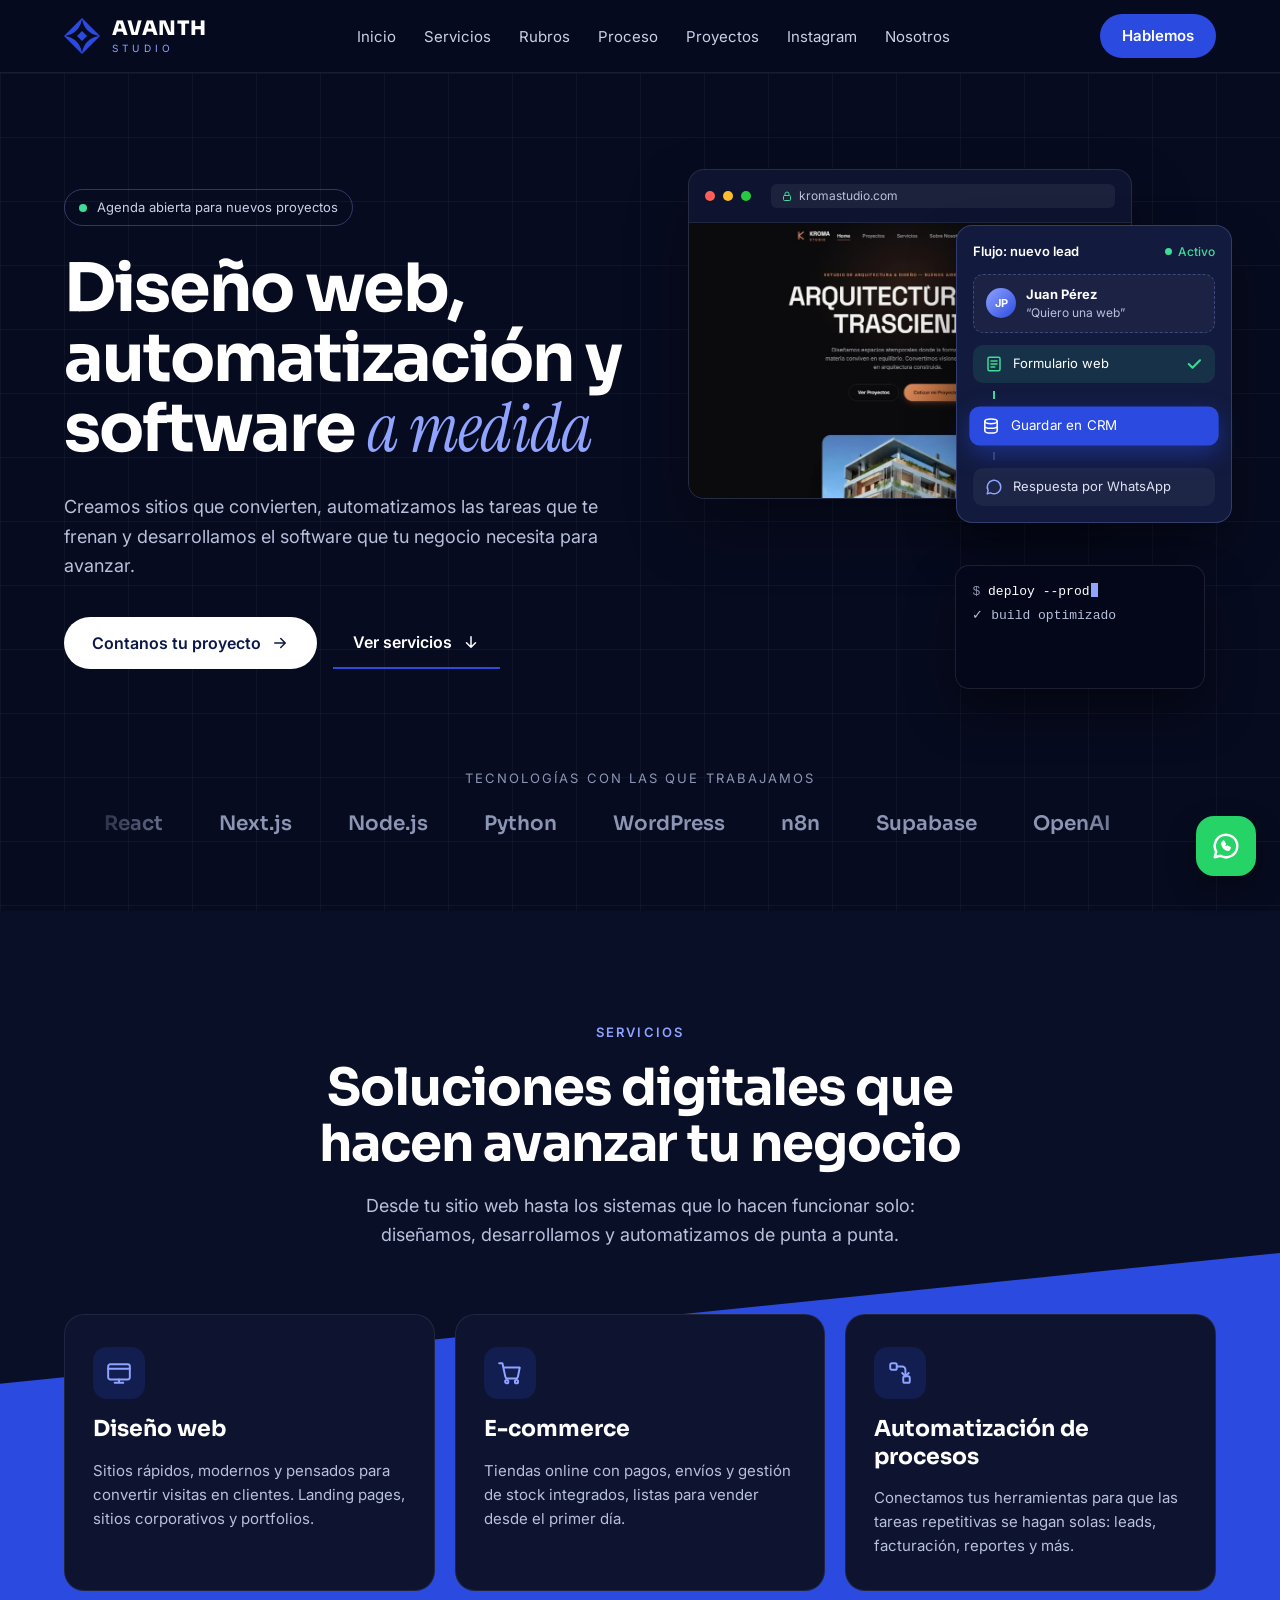
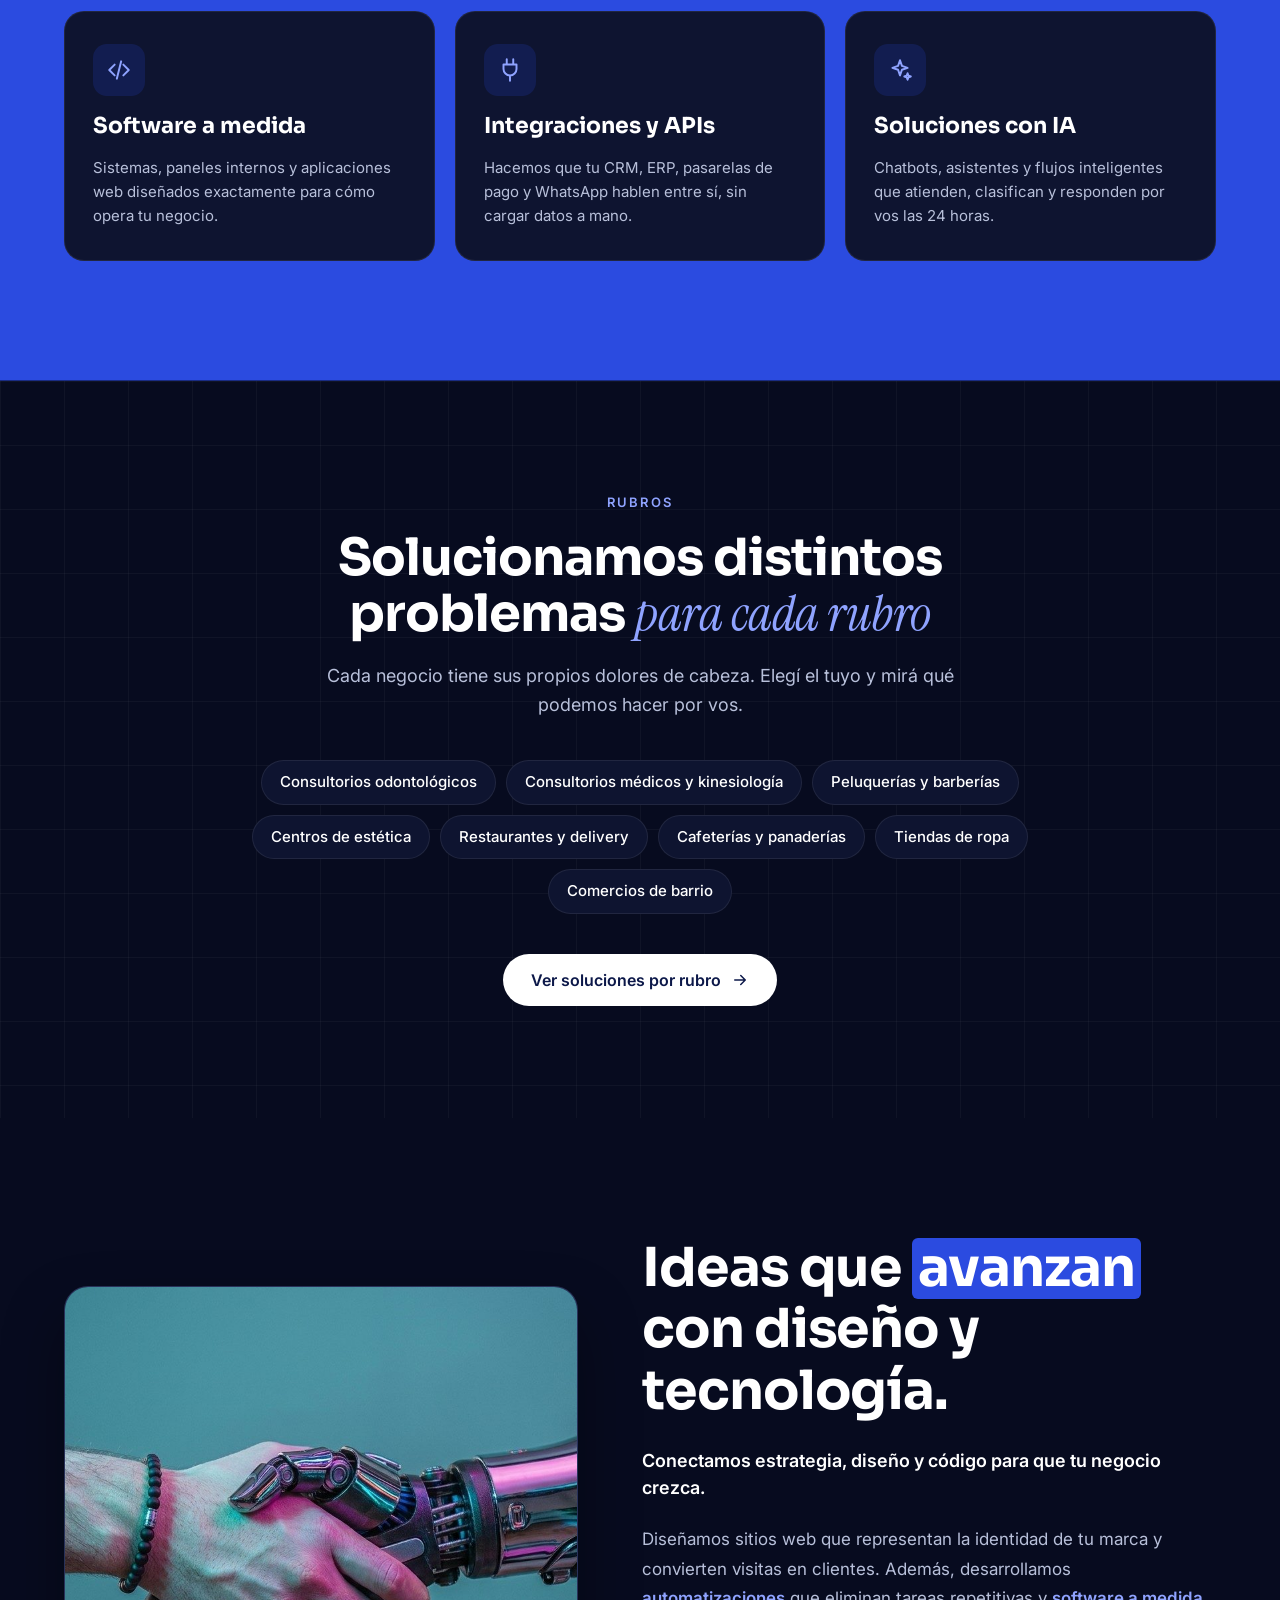
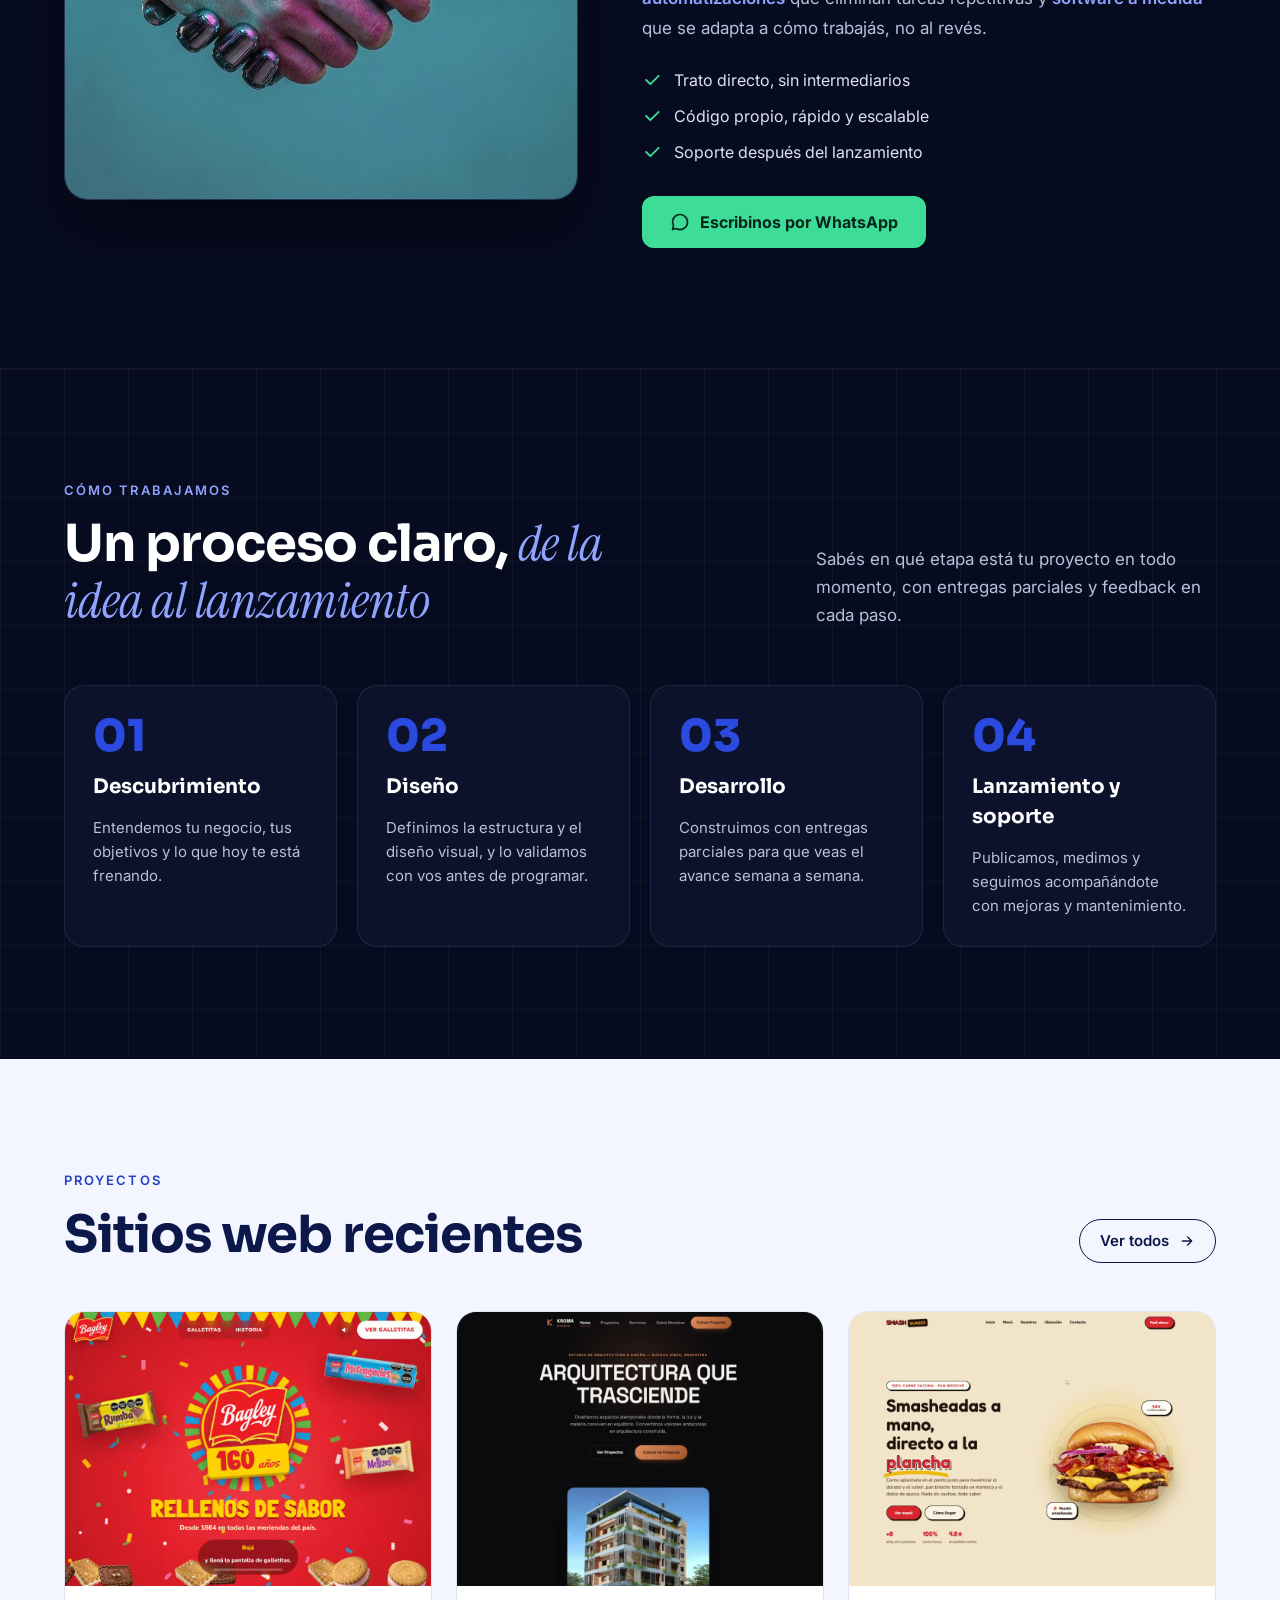
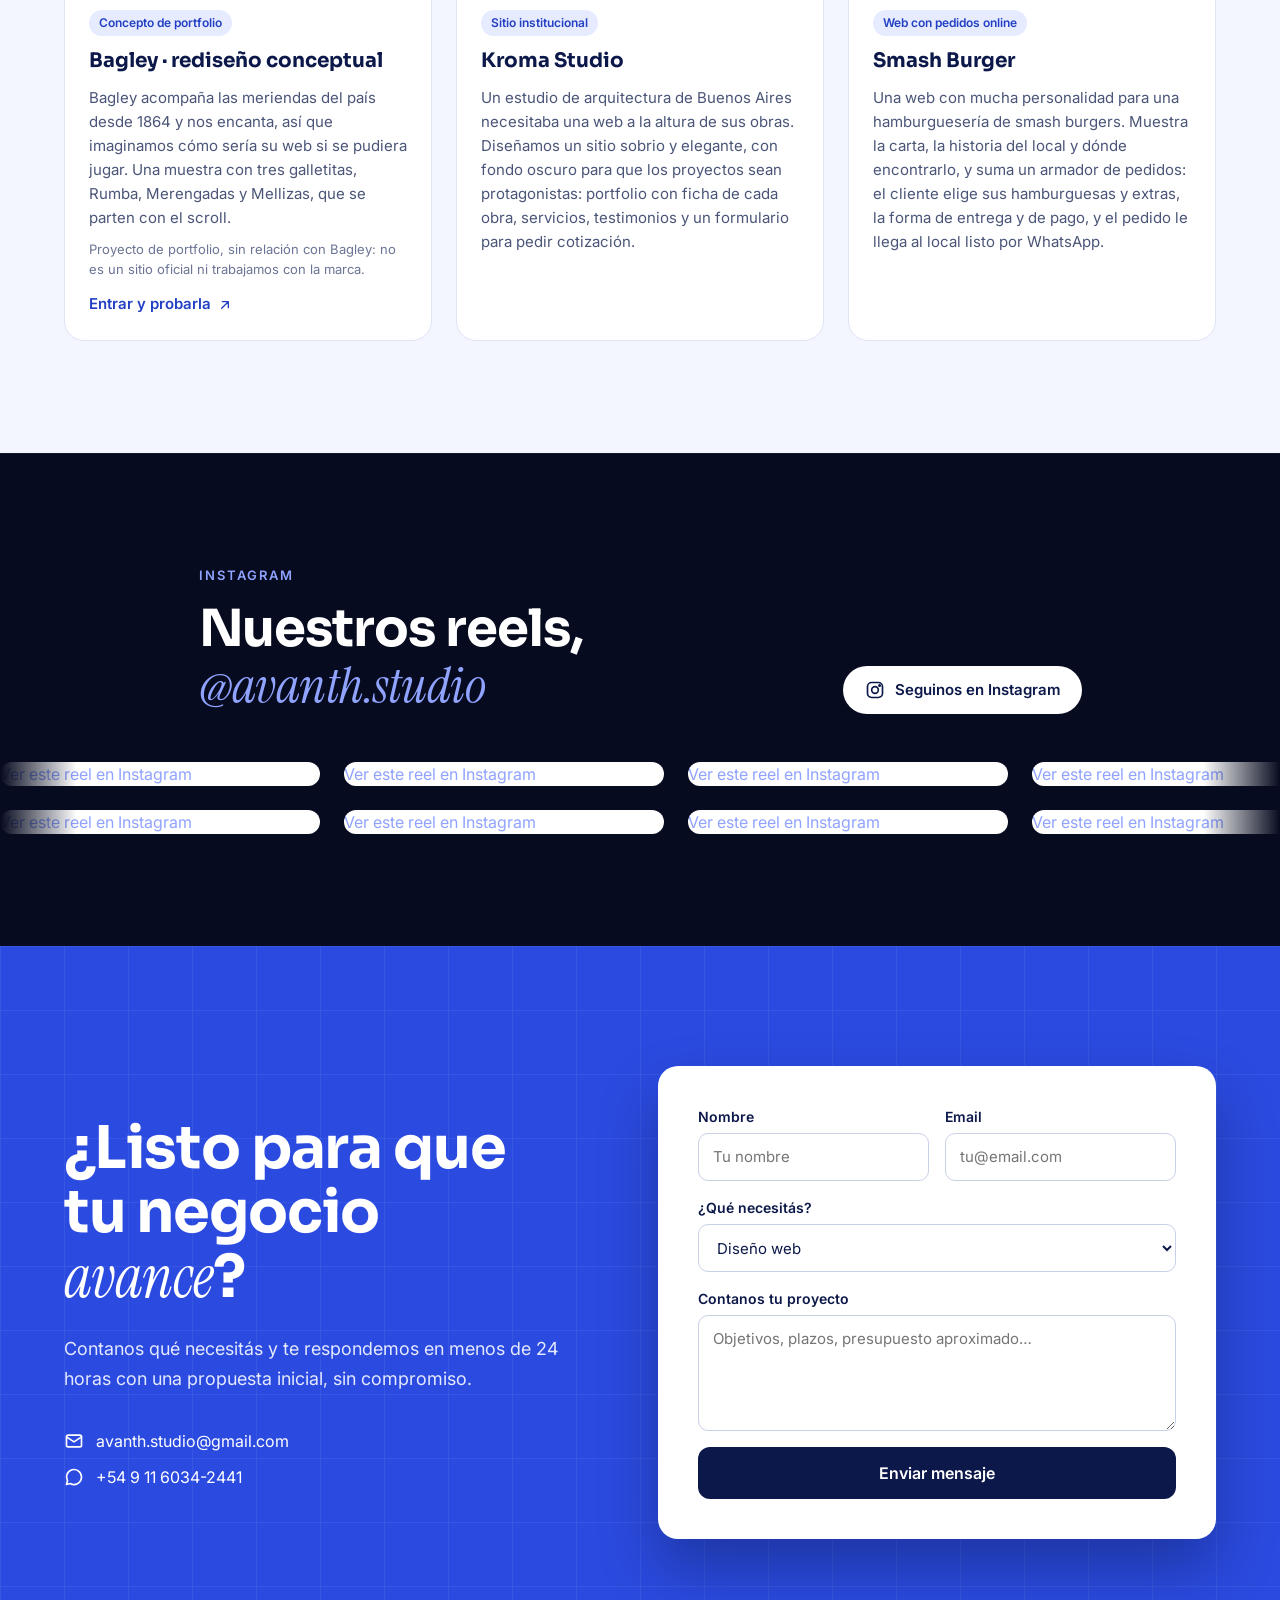
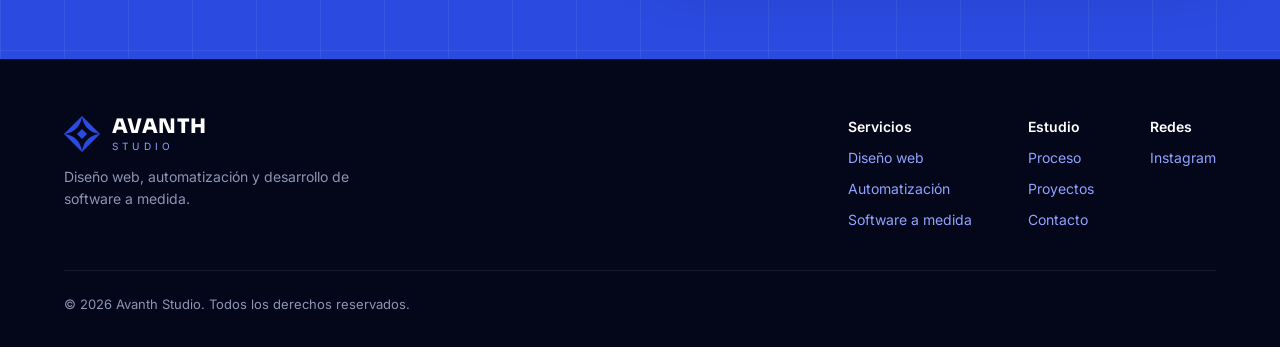
==== index.html @ 24af5dc6 "Rubros en tarjetas por categoría con detalle en ventana, como pidió Lorenzo Co-Authored-By: Claude O" ====
<!doctype html>
<html lang="es">
<head>
  <!-- Google Tag Manager -->
  <script>(function(w,d,s,l,i){w[l]=w[l]||[];w[l].push({'gtm.start':
  new Date().getTime(),event:'gtm.js'});var f=d.getElementsByTagName(s)[0],
  j=d.createElement(s),dl=l!='dataLayer'?'&l='+l:'';j.async=true;j.src=
  'https://www.googletagmanager.com/gtm.js?id='+i+dl;f.parentNode.insertBefore(j,f);
  })(window,document,'script','dataLayer','GTM-PGPKDLVZ');</script>
  <!-- End Google Tag Manager -->
  <meta charset="utf-8">
  <meta name="viewport" content="width=device-width, initial-scale=1">
  <meta name="referrer" content="strict-origin-when-cross-origin">
  <title>Avanth Studio — Diseño web, automatización y software a medida</title>
  <meta name="description" content="Avanth Studio: diseño web, automatización de procesos y desarrollo de software a medida para que tu negocio avance.">
  <meta name="theme-color" content="#070B1F">
  <meta property="og:title" content="Avanth Studio">
  <meta property="og:description" content="Diseño web, automatización y software a medida.">
  <meta property="og:type" content="website">
  <link rel="icon" type="image/svg+xml" href="assets/logo.svg">
  <link rel="preconnect" href="https://fonts.googleapis.com">
  <link rel="preconnect" href="https://fonts.gstatic.com" crossorigin>
  <link href="https://fonts.googleapis.com/css2?family=Sora:wght@400;500;600;700;800&family=Inter:wght@400;500;600;700&family=Instrument+Serif:ital@1&display=swap" rel="stylesheet">
  <link rel="stylesheet" href="styles.css">
</head>
<body>
  <!-- Google Tag Manager (noscript) -->
  <noscript><iframe src="https://www.googletagmanager.com/ns.html?id=GTM-PGPKDLVZ"
  height="0" width="0" style="display:none;visibility:hidden"></iframe></noscript>
  <!-- End Google Tag Manager (noscript) -->

  <header class="site-header">
    <nav class="container nav" aria-label="Principal">
      <a href="#inicio" class="brand" aria-label="Avanth Studio, inicio">
        <img src="assets/logo.svg" alt="" width="36" height="36">
        <span class="brand-text">
          <span class="brand-name">AVANTH</span>
          <span class="brand-sub">STUDIO</span>
        </span>
      </a>
      <ul class="nav-links" id="nav-links">
        <li><a href="#inicio">Inicio</a></li>
        <li><a href="#servicios">Servicios</a></li>
        <li><a href="rubros.html">Rubros</a></li>
        <li><a href="#proceso">Proceso</a></li>
        <li><a href="#proyectos">Proyectos</a></li>
        <li><a href="#instagram">Instagram</a></li>
        <li><a href="#nosotros">Nosotros</a></li>
      </ul>
      <a href="#contacto" class="btn btn-blue">Hablemos</a>
      <button class="nav-toggle" type="button" aria-label="Abrir menú" aria-expanded="false" aria-controls="nav-links">
        <svg viewBox="0 0 24 24" fill="none" stroke="currentColor" stroke-width="2" stroke-linecap="round" aria-hidden="true"><path d="M4 7h16M4 12h16M4 17h16"/></svg>
      </button>
    </nav>
  </header>

  <main>
    <!-- HERO -->
    <section id="inicio" class="hero grid-bg">
      <div class="container">
        <div class="hero-grid">
          <div class="hero-copy">
            <span class="badge"><span class="dot dot-pulse"></span>Agenda abierta para nuevos proyectos</span>
            <h1>Diseño web, automatización y software <span class="serif">a medida</span></h1>
            <p class="lead">Creamos sitios que convierten, automatizamos las tareas que te frenan y desarrollamos el software que tu negocio necesita para avanzar.</p>
            <div class="hero-actions">
              <a href="#contacto" class="btn btn-white">Contanos tu proyecto
                <svg viewBox="0 0 24 24" fill="none" stroke="currentColor" stroke-width="2" stroke-linecap="round" stroke-linejoin="round" aria-hidden="true"><path d="M5 12h14M13 6l6 6-6 6"/></svg>
              </a>
              <a href="#servicios" class="btn btn-link">Ver servicios
                <svg viewBox="0 0 24 24" fill="none" stroke="currentColor" stroke-width="2" stroke-linecap="round" stroke-linejoin="round" aria-hidden="true"><path d="M12 5v14M6 13l6 6 6-6"/></svg>
              </a>
            </div>
          </div>

          <div class="hero-visual" aria-hidden="true">
            <div class="hv-layer" data-depth="10">
              <div class="browser">
                <div class="browser-bar">
                  <span class="c" style="background:#FF5F57"></span>
                  <span class="c" style="background:#FEBC2E"></span>
                  <span class="c" style="background:#28C840"></span>
                  <span class="browser-url"><svg viewBox="0 0 24 24" fill="none" stroke="currentColor" stroke-width="2" stroke-linecap="round" stroke-linejoin="round"><rect x="5" y="11" width="14" height="10" rx="2"/><path d="M8 11V8a4 4 0 0 1 8 0v3"/></svg><span class="browser-url-text">kromastudio.com</span></span>
                </div>
                <div class="browser-screens">
                  <video class="browser-screen active" src="assets/proyectos/kroma-studio.mp4" poster="assets/proyectos/kroma-studio.jpg" data-url="kromastudio.com" muted loop playsinline preload="metadata"></video>
                  <video class="browser-screen" src="assets/proyectos/smash-burger.mp4" poster="assets/proyectos/smash-burger.jpg" data-url="smashburger.com.ar" muted loop playsinline preload="none"></video>
                  <video class="browser-screen" src="assets/proyectos/xv-matilda.mp4" poster="assets/proyectos/xv-matilda.jpg" data-url="xvmatilda.com" muted loop playsinline preload="none"></video>
                </div>
              </div>
            </div>

            <div class="hv-layer" data-depth="22">
              <div class="flow-card">
                <div class="flow-head">
                  <span>Flujo: nuevo lead</span>
                  <span class="flow-status"><span class="dot dot-pulse" style="width:7px;height:7px"></span>Activo</span>
                </div>
                <div class="flow-lead">
                  <span class="flow-avatar">JP</span>
                  <span><strong>Juan Pérez</strong><small>“Quiero una web”</small></span>
                </div>
                <div class="flow-steps">
                  <div class="flow-step">
                    <svg viewBox="0 0 24 24" fill="none" stroke="currentColor" stroke-width="2" stroke-linecap="round" stroke-linejoin="round"><rect x="4" y="3" width="16" height="18" rx="2"/><path d="M8 8h8M8 12h8M8 16h5"/></svg>
                    Formulario web
                    <svg class="flow-check" viewBox="0 0 24 24" fill="none" stroke="currentColor" stroke-width="2.6" stroke-linecap="round" stroke-linejoin="round"><path d="M5 12l5 5L20 7"/></svg>
                  </div>
                  <div class="flow-link"><span></span></div>
                  <div class="flow-step">
                    <svg viewBox="0 0 24 24" fill="none" stroke="currentColor" stroke-width="2" stroke-linecap="round" stroke-linejoin="round"><ellipse cx="12" cy="6" rx="8" ry="3"/><path d="M4 6v12c0 1.7 3.6 3 8 3s8-1.3 8-3V6M4 12c0 1.7 3.6 3 8 3s8-1.3 8-3"/></svg>
                    Guardar en CRM
                    <svg class="flow-check" viewBox="0 0 24 24" fill="none" stroke="currentColor" stroke-width="2.6" stroke-linecap="round" stroke-linejoin="round"><path d="M5 12l5 5L20 7"/></svg>
                  </div>
                  <div class="flow-link"><span></span></div>
                  <div class="flow-step">
                    <svg viewBox="0 0 24 24" fill="none" stroke="currentColor" stroke-width="2" stroke-linecap="round" stroke-linejoin="round"><path d="M21 12a9 9 0 0 1-13.5 7.8L3 21l1.2-4.5A9 9 0 1 1 21 12z"/></svg>
                    Respuesta por WhatsApp
                    <svg class="flow-check" viewBox="0 0 24 24" fill="none" stroke="currentColor" stroke-width="2.6" stroke-linecap="round" stroke-linejoin="round"><path d="M5 12l5 5L20 7"/></svg>
                  </div>
                </div>
              </div>
            </div>

            <div class="hv-layer" data-depth="16">
              <div class="terminal">
                <div class="muted">$ <span class="white term-cmd"></span><span class="term-caret"></span></div>
                <div class="term-line">✓ build optimizado</div>
                <div class="term-line">✓ tests pasados</div>
                <div class="term-line ok">● En producción</div>
              </div>
            </div>

            <div class="hv-layer" data-depth="30">
              <div class="notif">
                <span class="notif-icon"><svg viewBox="0 0 24 24" fill="none" stroke="currentColor" stroke-width="2" stroke-linecap="round" stroke-linejoin="round"><path d="M21 12a9 9 0 0 1-13.5 7.8L3 21l1.2-4.5A9 9 0 1 1 21 12z"/></svg></span>
                <span class="notif-body">
                  <span class="notif-top"><strong>WhatsApp</strong><small>ahora</small></span>
                  <span>Juan recibió respuesta en <strong>3 s</strong>. Lead guardado ✓</span>
                </span>
              </div>
            </div>
          </div>
        </div>

        <div class="tech">
          <span class="tech-label">Tecnologías con las que trabajamos</span>
          <div class="marquee">
            <div class="marquee-track">
              <ul class="tech-list">
                <li>React</li><li>Next.js</li><li>Node.js</li><li>Python</li><li>WordPress</li><li>n8n</li><li>Supabase</li><li>OpenAI</li>
              </ul>
              <ul class="tech-list" aria-hidden="true">
                <li>React</li><li>Next.js</li><li>Node.js</li><li>Python</li><li>WordPress</li><li>n8n</li><li>Supabase</li><li>OpenAI</li>
              </ul>
            </div>
          </div>
        </div>
      </div>
    </section>

    <!-- SERVICES -->
    <section id="servicios" class="services">
      <div class="services-band" aria-hidden="true"></div>
      <svg class="paper-plane" viewBox="0 0 260 480" fill="none" aria-hidden="true">
        <path class="plane-trail" d="M248 8 C200 14 160 50 165 100 C170 140 206 160 198 196 C190 232 120 242 86 216 C56 194 80 164 120 170 C166 176 186 216 170 262 C154 310 114 356 78 384"/>
        <g class="plane-body">
          <path d="M4 452 L66 366 L104 414 Z"/>
          <path d="M4 452 L94 462 L84 420"/>
          <path d="M4 452 L104 414"/>
        </g>
      </svg>
      <div class="container">
        <div class="section-head reveal">
          <span class="eyebrow">Servicios</span>
          <h2 class="section-title">Soluciones digitales que hacen avanzar tu negocio</h2>
          <p class="lead">Desde tu sitio web hasta los sistemas que lo hacen funcionar solo: diseñamos, desarrollamos y automatizamos de punta a punta.</p>
        </div>

        <div class="cards">
          <article class="card slide">
            <div class="card-icon"><svg viewBox="0 0 24 24" fill="none" stroke="currentColor" stroke-width="1.8" stroke-linecap="round" stroke-linejoin="round" aria-hidden="true"><rect x="2" y="4" width="20" height="14" rx="2"/><path d="M8 21h8M12 18v3M2 8h20"/></svg></div>
            <h3>Diseño web</h3>
            <p>Sitios rápidos, modernos y pensados para convertir visitas en clientes. Landing pages, sitios corporativos y portfolios.</p>
          </article>
          <article class="card slide">
            <div class="card-icon"><svg viewBox="0 0 24 24" fill="none" stroke="currentColor" stroke-width="1.8" stroke-linecap="round" stroke-linejoin="round" aria-hidden="true"><circle cx="9" cy="20" r="1.5"/><circle cx="18" cy="20" r="1.5"/><path d="M2 3h3l2.7 12.4a2 2 0 0 0 2 1.6h7.6a2 2 0 0 0 2-1.6L21 7H6"/></svg></div>
            <h3>E-commerce</h3>
            <p>Tiendas online con pagos, envíos y gestión de stock integrados, listas para vender desde el primer día.</p>
          </article>
          <article class="card slide">
            <div class="card-icon"><svg viewBox="0 0 24 24" fill="none" stroke="currentColor" stroke-width="1.8" stroke-linecap="round" stroke-linejoin="round" aria-hidden="true"><rect x="3" y="3" width="6" height="6" rx="1.5"/><rect x="15" y="15" width="6" height="6" rx="1.5"/><path d="M9 6h5a3 3 0 0 1 3 3v6"/><path d="M14 12l3 3 3-3"/></svg></div>
            <h3>Automatización de procesos</h3>
            <p>Conectamos tus herramientas para que las tareas repetitivas se hagan solas: leads, facturación, reportes y más.</p>
          </article>
          <article class="card slide">
            <div class="card-icon"><svg viewBox="0 0 24 24" fill="none" stroke="currentColor" stroke-width="1.8" stroke-linecap="round" stroke-linejoin="round" aria-hidden="true"><path d="M8 7l-5 5 5 5M16 7l5 5-5 5M14 4l-4 16"/></svg></div>
            <h3>Software a medida</h3>
            <p>Sistemas, paneles internos y aplicaciones web diseñados exactamente para cómo opera tu negocio.</p>
          </article>
          <article class="card slide">
            <div class="card-icon"><svg viewBox="0 0 24 24" fill="none" stroke="currentColor" stroke-width="1.8" stroke-linecap="round" stroke-linejoin="round" aria-hidden="true"><path d="M9 2v5M15 2v5M6 7h12v4a6 6 0 0 1-12 0V7zM12 17v5"/></svg></div>
            <h3>Integraciones y APIs</h3>
            <p>Hacemos que tu CRM, ERP, pasarelas de pago y WhatsApp hablen entre sí, sin cargar datos a mano.</p>
          </article>
          <article class="card slide">
            <div class="card-icon"><svg viewBox="0 0 24 24" fill="none" stroke="currentColor" stroke-width="1.8" stroke-linecap="round" stroke-linejoin="round" aria-hidden="true"><path d="M12 3l1.8 5.2L19 10l-5.2 1.8L12 17l-1.8-5.2L5 10l5.2-1.8L12 3z"/><path d="M19 15l.8 2.2L22 18l-2.2.8L19 21l-.8-2.2L16 18l2.2-.8L19 15z"/></svg></div>
            <h3>Soluciones con IA</h3>
            <p>Chatbots, asistentes y flujos inteligentes que atienden, clasifican y responden por vos las 24 horas.</p>
          </article>
        </div>
      </div>
    </section>

    <!-- RUBROS -->
    <section id="rubros" class="rubros-teaser grid-bg">
      <div class="container">
        <div class="section-head reveal">
          <span class="eyebrow">Rubros</span>
          <h2 class="section-title">Solucionamos distintos problemas <span class="serif">para cada rubro</span></h2>
          <p class="lead">Cada negocio tiene sus propios dolores de cabeza. Elegí el tuyo y mirá qué podemos hacer por vos.</p>
        </div>
        <div class="rubro-chips reveal">
          <a class="rubro-chip" href="rubros.html#odontologia">Consultorios odontológicos</a>
          <a class="rubro-chip" href="rubros.html#salud">Consultorios médicos y kinesiología</a>
          <a class="rubro-chip" href="rubros.html#peluquerias">Peluquerías y barberías</a>
          <a class="rubro-chip" href="rubros.html#estetica">Centros de estética</a>
          <a class="rubro-chip" href="rubros.html#gastronomia">Restaurantes y delivery</a>
          <a class="rubro-chip" href="rubros.html#cafeterias">Cafeterías y panaderías</a>
          <a class="rubro-chip" href="rubros.html#ropa">Tiendas de ropa</a>
          <a class="rubro-chip" href="rubros.html#comercios">Comercios de barrio</a>
        </div>
        <a class="btn btn-white reveal" href="rubros.html">Ver soluciones por rubro
          <svg viewBox="0 0 24 24" fill="none" stroke="currentColor" stroke-width="2" stroke-linecap="round" stroke-linejoin="round" aria-hidden="true"><path d="M5 12h14M13 6l6 6-6 6"/></svg>
        </a>
      </div>
    </section>

    <!-- ABOUT -->
    <section id="nosotros" class="about">
      <div class="container about-grid">
        <div class="about-media has-image reveal">
          <img src="assets/about.jpg" alt="Una mano humana estrechando una mano robótica" width="1408" height="768" loading="lazy">
        </div>
        <div class="about-copy reveal">
          <h2 aria-label="Ideas que avanzan con diseño y tecnología.">Ideas que <span class="word-swap" data-words="avanzan,crecen,despegan,escalan" aria-hidden="true"><span class="word-swap-sizer">avanzan</span><span class="word-swap-sizer">crecen</span><span class="word-swap-sizer">despegan</span><span class="word-swap-sizer">escalan</span><span class="word-swap-text">avanzan</span></span><br>con diseño y tecnología.</h2>
          <p class="about-strong">Conectamos estrategia, diseño y código para que tu negocio crezca.</p>
          <p class="body">Diseñamos sitios web que representan la identidad de tu marca y convierten visitas en clientes. Además, desarrollamos <strong>automatizaciones</strong> que eliminan tareas repetitivas y <strong>software a medida</strong> que se adapta a cómo trabajás, no al revés.</p>
          <ul class="checks">
            <li><svg viewBox="0 0 24 24" fill="none" stroke="currentColor" stroke-width="2.2" stroke-linecap="round" stroke-linejoin="round" aria-hidden="true"><path d="M5 12l5 5L20 7"/></svg>Trato directo, sin intermediarios</li>
            <li><svg viewBox="0 0 24 24" fill="none" stroke="currentColor" stroke-width="2.2" stroke-linecap="round" stroke-linejoin="round" aria-hidden="true"><path d="M5 12l5 5L20 7"/></svg>Código propio, rápido y escalable</li>
            <li><svg viewBox="0 0 24 24" fill="none" stroke="currentColor" stroke-width="2.2" stroke-linecap="round" stroke-linejoin="round" aria-hidden="true"><path d="M5 12l5 5L20 7"/></svg>Soporte después del lanzamiento</li>
          </ul>
          <a href="#contacto" class="btn btn-whatsapp" data-whatsapp>
            <svg viewBox="0 0 24 24" fill="none" stroke="currentColor" stroke-width="2" stroke-linecap="round" stroke-linejoin="round" aria-hidden="true"><path d="M21 12a9 9 0 0 1-13.5 7.8L3 21l1.2-4.5A9 9 0 1 1 21 12z"/></svg>
            Escribinos por WhatsApp
          </a>
        </div>
      </div>
    </section>

    <!-- PROCESS -->
    <section id="proceso" class="process grid-bg">
      <div class="container">
        <div class="split-head reveal">
          <div>
            <span class="eyebrow">Cómo trabajamos</span>
            <h2 class="section-title">Un proceso claro, <span class="serif">de la idea al lanzamiento</span></h2>
          </div>
          <p>Sabés en qué etapa está tu proyecto en todo momento, con entregas parciales y feedback en cada paso.</p>
        </div>
        <ol class="steps">
          <li class="step reveal"><span class="step-n">01</span><h3>Descubrimiento</h3><p>Entendemos tu negocio, tus objetivos y lo que hoy te está frenando.</p></li>
          <li class="step reveal"><span class="step-n">02</span><h3>Diseño</h3><p>Definimos la estructura y el diseño visual, y lo validamos con vos antes de programar.</p></li>
          <li class="step reveal"><span class="step-n">03</span><h3>Desarrollo</h3><p>Construimos con entregas parciales para que veas el avance semana a semana.</p></li>
          <li class="step reveal"><span class="step-n">04</span><h3>Lanzamiento y soporte</h3><p>Publicamos, medimos y seguimos acompañándote con mejoras y mantenimiento.</p></li>
        </ol>
      </div>
    </section>

    <!-- PROJECTS -->
    <section id="proyectos" class="projects">
      <div class="container">
        <div class="split-head reveal">
          <div>
            <span class="eyebrow">Proyectos</span>
            <h2 class="section-title">Sitios web recientes</h2>
          </div>
          <button type="button" class="btn btn-outline-dark projects-toggle" aria-expanded="false" aria-controls="project-grid">Ver todos
            <svg viewBox="0 0 24 24" fill="none" stroke="currentColor" stroke-width="2" stroke-linecap="round" stroke-linejoin="round" aria-hidden="true" style="width:16px;height:16px"><path d="M5 12h14M13 6l6 6-6 6"/></svg>
          </button>
        </div>
        <!-- Solo proyectos web. Cada video va en assets/proyectos/ como:
             <video src="assets/proyectos/nombre.mp4" poster="assets/proyectos/nombre.jpg" muted loop playsinline preload="none"></video> -->
        <div class="project-grid" id="project-grid">
          <article class="project reveal">
            <div class="project-media">
              <video src="assets/proyectos/bagley.mp4" poster="assets/proyectos/bagley.jpg" muted loop playsinline preload="none" aria-label="Recorrido por el rediseño conceptual de la web de Bagley"></video>
            </div>
            <div class="project-body">
              <span class="tag">Concepto de portfolio</span>
              <h3>Bagley · rediseño conceptual</h3>
              <p>Bagley acompaña las meriendas del país desde 1864 y nos encanta, así que imaginamos cómo sería su web si se pudiera jugar. Una muestra con tres galletitas, Rumba, Merengadas y Mellizas, que se parten con el scroll.</p>
              <p class="project-note">Proyecto de portfolio, sin relación con Bagley: no es un sitio oficial ni trabajamos con la marca.</p>
              <a class="project-link" href="https://lolosannn.github.io/bagley/" target="_blank" rel="noopener noreferrer">Entrar y probarla
                <svg viewBox="0 0 24 24" fill="none" stroke="currentColor" stroke-width="2" stroke-linecap="round" stroke-linejoin="round" aria-hidden="true"><path d="M7 17L17 7M8 7h9v9"/></svg>
              </a>
            </div>
          </article>
          <article class="project reveal">
            <div class="project-media">
              <video src="assets/proyectos/kroma-studio.mp4" poster="assets/proyectos/kroma-studio.jpg" muted loop playsinline preload="none" aria-label="Recorrido por la web de Kroma Studio"></video>
            </div>
            <div class="project-body">
              <span class="tag">Sitio institucional</span>
              <h3>Kroma Studio</h3>
              <p>Un estudio de arquitectura de Buenos Aires necesitaba una web a la altura de sus obras. Diseñamos un sitio sobrio y elegante, con fondo oscuro para que los proyectos sean protagonistas: portfolio con ficha de cada obra, servicios, testimonios y un formulario para pedir cotización.</p>
            </div>
          </article>
          <article class="project reveal">
            <div class="project-media">
              <video src="assets/proyectos/smash-burger.mp4" poster="assets/proyectos/smash-burger.jpg" muted loop playsinline preload="none" aria-label="Recorrido por la web de Smash Burger"></video>
            </div>
            <div class="project-body">
              <span class="tag">Web con pedidos online</span>
              <h3>Smash Burger</h3>
              <p>Una web con mucha personalidad para una hamburguesería de smash burgers. Muestra la carta, la historia del local y dónde encontrarlo, y suma un armador de pedidos: el cliente elige sus hamburguesas y extras, la forma de entrega y de pago, y el pedido le llega al local listo por WhatsApp.</p>
            </div>
          </article>
          <article class="project reveal project-extra" hidden>
            <div class="project-media">
              <video src="assets/proyectos/xv-matilda.mp4" poster="assets/proyectos/xv-matilda.jpg" muted loop playsinline preload="none" aria-label="Recorrido por la invitación web de los XV de Matilda"></video>
            </div>
            <div class="project-body">
              <span class="tag">Invitación web</span>
              <h3>Los XV de Matilda</h3>
              <p>Matilda cumplía 15 y quería una invitación a su altura. Creamos una web elegante que se personaliza para cada invitado: cada uno recibe su propio link con su nombre, y adentro encuentra la fecha, el lugar, el dress code y la confirmación de asistencia. Lo hicimos en equipo con <a href="https://www.instagram.com/nose.estudio/" target="_blank" rel="noopener noreferrer">nose estudio</a>: ellos se encargaron del diseño y nosotros del desarrollo.</p>
            </div>
          </article>
          <article class="project reveal project-extra" hidden>
            <div class="project-media">
              <video src="assets/proyectos/lumina-bakery.mp4" poster="assets/proyectos/lumina-bakery.jpg" muted loop playsinline preload="none" aria-label="Recorrido por la tienda online de Lúmina Bakery"></video>
            </div>
            <div class="project-body">
              <span class="tag">Tienda online</span>
              <h3>Lúmina Bakery</h3>
              <p>Lúmina es una pastelería casera de budines, cookies y tortas. Le armamos una tienda con catálogo por categorías y carrito: el cliente elige sus productos y el pedido sale directo por WhatsApp. Además, tiene una sección para cafeterías y locales que quieren revender sus productos.</p>
            </div>
          </article>
          <article class="project reveal project-extra" hidden>
            <div class="project-media">
              <video src="assets/proyectos/meridiano-tours.mp4" poster="assets/proyectos/meridiano-tours.jpg" muted loop playsinline preload="none" aria-label="Recorrido por la web de Meridiano Tours"></video>
            </div>
            <div class="project-body">
              <span class="tag">Sitio institucional</span>
              <h3>Meridiano Tours</h3>
              <p>Una agencia de viajes que diseña escapadas a medida. Creamos una web luminosa y con mucho aire, donde cada destino tiene su propia ficha con fotos, duración, precio y lo que incluye el viaje, y la consulta se hace directo por WhatsApp.</p>
            </div>
          </article>
          <article class="project reveal project-extra" hidden>
            <div class="project-media">
              <video src="assets/proyectos/cafe-ambar.mp4" poster="assets/proyectos/cafe-ambar.jpg" muted loop playsinline preload="none" aria-label="Recorrido por la web de Café Ámbar"></video>
            </div>
            <div class="project-body">
              <span class="tag">Gastronomía</span>
              <h3>Café Ámbar</h3>
              <p>Una cafetería de especialidad con un rincón cálido en el barrio. Le armamos una web con la misma calidez del local: menú con fotos y precios separado por categorías, la historia del lugar, y dirección y horarios a mano para que sea fácil llegar.</p>
            </div>
          </article>
        </div>
      </div>
    </section>

    <!-- INSTAGRAM -->
    <section id="instagram" class="instagram">
      <div class="container">
        <div class="split-head reveal">
          <div>
            <span class="eyebrow">Instagram</span>
            <h2 class="section-title">Nuestros reels, <span class="serif">@avanth.studio</span></h2>
          </div>
          <a href="#" class="btn btn-white ig-follow" data-social="instagram" target="_blank" rel="noopener noreferrer">
            <svg viewBox="0 0 24 24" fill="none" stroke="currentColor" stroke-width="2" stroke-linecap="round" stroke-linejoin="round" aria-hidden="true"><rect x="3" y="3" width="18" height="18" rx="5"/><circle cx="12" cy="12" r="4"/><circle cx="17.5" cy="6.5" r="0.8" fill="currentColor"/></svg>
            Seguinos en Instagram
          </a>
        </div>
      </div>
      <!-- Los reels se cargan desde CONFIG.instagramReels en script.js, en dos filas que corren solas -->
      <div class="reel-rows" id="reel-rows"></div>
    </section>

    <!-- CONTACT -->
    <section id="contacto" class="contact">
      <div class="container">
        <div class="contact-box reveal">
          <div class="contact-copy">
            <h2 class="section-title">¿Listo para que tu negocio <span class="serif">avance</span>?</h2>
            <p class="lead">Contanos qué necesitás y te respondemos en menos de 24 horas con una propuesta inicial, sin compromiso.</p>
            <div class="contact-links">
              <a href="#" data-email>
                <svg viewBox="0 0 24 24" fill="none" stroke="currentColor" stroke-width="2" stroke-linecap="round" stroke-linejoin="round" aria-hidden="true"><rect x="3" y="5" width="18" height="14" rx="2"/><path d="M3 7l9 6 9-6"/></svg>
                <span data-email-text>[TU EMAIL]</span>
              </a>
              <a href="#" data-whatsapp>
                <svg viewBox="0 0 24 24" fill="none" stroke="currentColor" stroke-width="2" stroke-linecap="round" stroke-linejoin="round" aria-hidden="true"><path d="M21 12a9 9 0 0 1-13.5 7.8L3 21l1.2-4.5A9 9 0 1 1 21 12z"/></svg>
                <span data-whatsapp-text>[TU WHATSAPP]</span>
              </a>
            </div>
          </div>

          <form class="form" id="contact-form" method="post" novalidate>
            <div class="form-row">
              <label>Nombre
                <input type="text" name="nombre" placeholder="Tu nombre" required autocomplete="name" maxlength="80">
              </label>
              <label>Email
                <input type="email" name="email" placeholder="tu@email.com" required autocomplete="email" maxlength="120">
              </label>
            </div>
            <label>¿Qué necesitás?
              <select name="servicio">
                <option>Diseño web</option>
                <option>E-commerce</option>
                <option>Automatización</option>
                <option>Software a medida</option>
                <option>Otro</option>
              </select>
            </label>
            <label>Contanos tu proyecto
              <textarea name="mensaje" rows="4" placeholder="Objetivos, plazos, presupuesto aproximado…" required maxlength="2000"></textarea>
            </label>
            <!-- Campo trampa para bots: las personas no lo ven -->
            <div class="hp" aria-hidden="true">
              <label>No completar <input type="text" name="website" tabindex="-1" autocomplete="off"></label>
            </div>
            <button type="submit" class="btn btn-navy">Enviar mensaje</button>
          </form>
        </div>
      </div>
    </section>
  </main>

  <footer class="footer">
    <div class="container">
      <div class="footer-top">
        <div class="footer-brand">
          <a href="#inicio" class="brand" aria-label="Avanth Studio, inicio">
            <img src="assets/logo.svg" alt="" width="32" height="32">
            <span class="brand-text">
              <span class="brand-name">AVANTH</span>
              <span class="brand-sub">STUDIO</span>
            </span>
          </a>
          <p>Diseño web, automatización y desarrollo de software a medida.</p>
        </div>
        <div class="footer-cols">
          <div class="footer-col">
            <span>Servicios</span>
            <a href="#servicios">Diseño web</a>
            <a href="#servicios">Automatización</a>
            <a href="#servicios">Software a medida</a>
          </div>
          <div class="footer-col">
            <span>Estudio</span>
            <a href="#proceso">Proceso</a>
            <a href="#proyectos">Proyectos</a>
            <a href="#contacto">Contacto</a>
          </div>
          <div class="footer-col">
            <span>Redes</span>
            <a href="#" data-social="instagram" target="_blank" rel="noopener noreferrer">Instagram</a>
            <a href="#" data-social="linkedin" target="_blank" rel="noopener noreferrer">LinkedIn</a>
            <a href="#" data-social="github" target="_blank" rel="noopener noreferrer">GitHub</a>
          </div>
        </div>
      </div>
      <div class="footer-bottom">© <span id="year">2026</span> Avanth Studio. Todos los derechos reservados.</div>
    </div>
  </footer>

  <a href="#contacto" class="wa-float" aria-label="Escribinos por WhatsApp" data-whatsapp>
    <svg viewBox="0 0 24 24" fill="none" stroke="currentColor" stroke-width="2" stroke-linecap="round" stroke-linejoin="round" aria-hidden="true"><path d="M21 12a9 9 0 0 1-13.5 7.8L3 21l1.2-4.5A9 9 0 1 1 21 12z"/><path d="M9 10c0 2.5 2.5 5 5 5l1-1.5-2-1-1 .8c-.8-.4-1.4-1-1.8-1.8l.8-1-1-2L9 10z"/></svg>
  </a>

  <!-- Video de proyecto en grande -->
  <dialog class="video-modal" aria-label="Video del proyecto">
    <button class="video-modal-close" type="button" aria-label="Cerrar video">
      <svg viewBox="0 0 24 24" fill="none" stroke="currentColor" stroke-width="2" stroke-linecap="round" stroke-linejoin="round" aria-hidden="true"><path d="M6 6l12 12M18 6L6 18"/></svg>
    </button>
    <video controls controlslist="nodownload noplaybackrate noremoteplayback" disablepictureinpicture muted loop playsinline></video>
  </dialog>

  <script src="analytics-config.js"></script>
  <script src="script.js"></script>
</body>
</html>
---- styles.css ----
:root {
  --bg: #070B1F;
  --bg-2: #0A0F28;
  --bg-3: #04061A;
  --surface: #0E1430;
  --surface-2: #121A3D;
  --blue: #2B4BE0;
  --blue-light: #8FA3FF;
  --navy: #0C1849;
  --light: #F4F6FF;
  --green: #3DDC97;
  --text: #FFFFFF;
  --text-2: #B8C0DA;
  --text-3: #8C95B3;
  --line: rgba(255, 255, 255, 0.08);
  --font-display: "Sora", system-ui, sans-serif;
  --font-body: "Inter", system-ui, sans-serif;
  --font-accent: "Instrument Serif", Georgia, serif;
  --radius: 20px;
}

*, *::before, *::after { box-sizing: border-box; }

html { scroll-behavior: smooth; scroll-padding-top: 80px; }

body {
  margin: 0;
  background: var(--bg);
  color: var(--text);
  font-family: var(--font-body);
  line-height: 1.5;
  -webkit-font-smoothing: antialiased;
}

img, svg { display: block; max-width: 100%; }
a { color: var(--blue-light); text-decoration: none; }
a:hover { color: var(--text); }
h1, h2, h3 { margin: 0; font-family: var(--font-display); font-weight: 700; }
p { margin: 0; }
input, textarea, select, button { font: inherit; }

.container { max-width: 1200px; margin: 0 auto; padding: 0 24px; }
.serif { font-family: var(--font-accent); font-style: italic; font-weight: 400; color: var(--blue-light); letter-spacing: -0.01em; }
.eyebrow { font-size: 13px; letter-spacing: 0.16em; text-transform: uppercase; color: var(--blue-light); font-weight: 600; }
.section-title { font-size: clamp(32px, 4vw, 52px); line-height: 1.1; letter-spacing: -0.02em; }
.lead { font-size: 18px; line-height: 1.65; color: var(--text-2); }
.grid-bg {
  background-color: var(--bg);
  background-image:
    linear-gradient(rgba(255, 255, 255, .035) 1px, transparent 1px),
    linear-gradient(90deg, rgba(255, 255, 255, .035) 1px, transparent 1px);
  background-size: 64px 64px;
}

/* Buttons */
.btn {
  display: inline-flex; align-items: center; justify-content: center; gap: 10px;
  min-height: 52px; padding: 0 28px; border-radius: 999px;
  font-weight: 600; font-size: 16px; border: 0; cursor: pointer;
  transition: transform .15s ease, background-color .15s ease, color .15s ease;
}
.btn:hover { transform: translateY(-1px); }
.btn svg { width: 18px; height: 18px; }
.btn-white { background: #fff; color: var(--navy); }
.btn-white:hover { color: var(--blue); }
.btn-blue { background: var(--blue); color: #fff; min-height: 44px; padding: 0 22px; font-size: 15px; }
.btn-blue:hover { background: #3D5BFF; color: #fff; }
.btn-link { color: #fff; padding: 0 20px; border-radius: 0; border-bottom: 2px solid var(--blue); }
.btn-whatsapp { background: var(--green); color: #04261A; border-radius: 12px; font-weight: 700; }
.btn-whatsapp:hover { color: #04261A; }
.btn-outline-dark { background: transparent; border: 1.5px solid var(--navy); color: var(--navy); min-height: 44px; padding: 0 20px; font-size: 15px; }
.btn-outline-dark:hover { background: var(--navy); color: #fff; }
.btn-navy { background: var(--navy); color: #fff; border-radius: 12px; width: 100%; }
.btn-navy:hover { background: var(--blue); }

/* Header */
.site-header {
  position: sticky; top: 0; z-index: 50;
  background: rgba(7, 11, 31, 0.92);
  backdrop-filter: blur(10px);
  border-bottom: 1px solid var(--line);
}
.nav { display: flex; align-items: center; justify-content: space-between; gap: 16px; min-height: 72px; }
.brand { display: flex; align-items: center; gap: 12px; color: #fff; }
.brand img { width: 36px; height: 36px; }
.brand-text { display: flex; flex-direction: column; line-height: 1; }
.brand-name { font-family: var(--font-display); font-weight: 800; font-size: 20px; letter-spacing: 0.02em; }
.brand-sub { font-size: 10px; letter-spacing: 0.42em; color: var(--blue-light); margin-top: 4px; }
.nav-links { display: flex; gap: 28px; align-items: center; list-style: none; margin: 0; padding: 0; }
.nav-links a { color: #C9D0E8; font-size: 15px; }
.nav-links a:hover { color: #fff; }
.nav-toggle {
  display: none; width: 44px; height: 44px; border-radius: 10px;
  background: transparent; border: 1px solid var(--line); color: #fff; cursor: pointer;
  align-items: center; justify-content: center;
}
.nav-toggle svg { width: 22px; height: 22px; }

/* Hero */
.hero { padding: 96px 0 72px; }
.hero-grid { display: flex; flex-wrap: wrap; align-items: center; gap: 56px; }
.hero-copy { flex: 1 1 480px; min-width: 0; display: flex; flex-direction: column; gap: 28px; }
.badge {
  align-self: flex-start; display: inline-flex; align-items: center; gap: 10px;
  padding: 8px 14px; border: 1px solid rgba(143, 163, 255, 0.3); border-radius: 999px;
  font-size: 13px; color: #C9D0E8;
}
.dot { width: 8px; height: 8px; border-radius: 50%; background: var(--green); flex: none; }
.dot-pulse { animation: pulse 2s infinite; }
@keyframes pulse {
  0% { box-shadow: 0 0 0 0 rgba(61, 220, 151, .6); }
  70% { box-shadow: 0 0 0 8px rgba(61, 220, 151, 0); }
  100% { box-shadow: 0 0 0 0 rgba(61, 220, 151, 0); }
}
.hero h1 { font-size: clamp(40px, 5.2vw, 68px); line-height: 1.05; letter-spacing: -0.03em; }
.hero h1 .serif { white-space: nowrap; }
.hero .lead { max-width: 560px; }
.hero-actions { display: flex; flex-wrap: wrap; gap: 16px; align-items: center; margin-top: 8px; }

.hero-visual { flex: 1 1 440px; min-width: 0; position: relative; height: 520px; }
.hv-layer { position: absolute; inset: 0; pointer-events: none; transition: transform .4s ease-out; will-change: transform; }
.hv-layer > * { pointer-events: auto; }
.browser {
  position: absolute; left: 0; top: 0; width: 84%; height: 330px; display: flex; flex-direction: column;
  border-radius: 16px; background: var(--surface); border: 1px solid rgba(255, 255, 255, 0.1); overflow: hidden;
  box-shadow: 0 30px 60px rgba(0, 0, 0, 0.35);
}
.browser-bar { display: flex; align-items: center; gap: 8px; padding: 14px 16px; border-bottom: 1px solid var(--line); }
.browser-bar span.c { width: 10px; height: 10px; border-radius: 50%; }
.browser-url {
  margin-left: 12px; flex: 1; height: 24px; border-radius: 6px; background: rgba(255, 255, 255, 0.06);
  font-size: 12px; color: var(--text-2); display: flex; align-items: center; gap: 6px; padding: 0 10px;
}
.browser-url svg { width: 12px; height: 12px; color: var(--green); flex: none; }
.browser-url-text { transition: opacity .3s ease; }
.browser-screens { position: relative; flex: 1; background: #0B1030; }
.browser-screen {
  position: absolute; inset: 0; width: 100%; height: 100%; object-fit: cover; object-position: top;
  opacity: 0; transform: scale(1.03); transition: opacity .7s ease, transform 1.2s ease;
}
.browser-screen.active { opacity: 1; transform: none; }

.flow-card {
  position: absolute; right: -16px; top: 56px; width: 276px; padding: 16px; border-radius: 16px;
  background: var(--surface-2); border: 1px solid rgba(143, 163, 255, 0.25);
  box-shadow: 0 24px 48px rgba(0, 0, 0, 0.4); display: flex; flex-direction: column; gap: 12px;
  animation: float 6s ease-in-out infinite;
}
.flow-head { display: flex; align-items: center; justify-content: space-between; font-size: 13px; font-weight: 600; }
.flow-status { display: inline-flex; align-items: center; gap: 6px; font-size: 12px; color: var(--green); font-weight: 500; }
.flow-steps { display: flex; flex-direction: column; gap: 8px; }
.flow-step {
  display: flex; align-items: center; gap: 10px; padding: 9px 12px; border-radius: 10px;
  background: rgba(255, 255, 255, 0.05); font-size: 13px; color: #DDE2F3; white-space: nowrap;
}
.flow-step svg { width: 18px; height: 18px; color: var(--blue-light); flex: none; }
.flow-step.active { background: var(--blue); color: #fff; }
.flow-step.active svg { color: #fff; }
.flow-link { position: relative; width: 2px; height: 8px; background: rgba(143, 163, 255, 0.25); margin-left: 20px; overflow: hidden; }
.flow-link span { position: absolute; inset: 0; background: var(--green); transform: scaleY(0); transform-origin: top; transition: transform .6s ease; }
.flow-link.on span { transform: none; }
.flow-step { transition: background .35s ease, color .35s ease, transform .35s ease; }
.flow-step.active { transform: scale(1.03); box-shadow: 0 8px 24px rgba(43, 75, 224, 0.45); }
.flow-step.done { background: rgba(61, 220, 151, 0.12); color: #fff; }
.flow-step.done svg { color: var(--green); }
.flow-check { margin-left: auto; opacity: 0; transform: scale(.4); transition: opacity .3s ease, transform .3s ease; }
.flow-step.done .flow-check { opacity: 1; transform: none; }
.flow-lead {
  display: flex; align-items: center; gap: 10px; padding: 10px 12px; border-radius: 10px;
  background: rgba(255, 255, 255, 0.04); border: 1px dashed rgba(143, 163, 255, 0.3);
  font-size: 12px; color: var(--text-2); opacity: 0; transform: translateY(-6px); transition: opacity .4s ease, transform .4s ease;
}
.flow-lead.on { opacity: 1; transform: none; }
.flow-lead strong { display: block; color: #fff; font-size: 13px; }
.flow-lead small { font-size: 12px; }
.flow-avatar {
  width: 30px; height: 30px; border-radius: 50%; flex: none; display: grid; place-items: center;
  background: linear-gradient(135deg, #8FA3FF, #2B4BE0); color: #fff; font-weight: 700; font-size: 11px;
}

.terminal {
  position: absolute; right: 2%; bottom: 0; width: 250px; padding: 14px 16px; border-radius: 14px;
  background: var(--bg-3); border: 1px solid rgba(255, 255, 255, 0.1);
  box-shadow: 0 24px 48px rgba(0, 0, 0, 0.45);
  font-family: ui-monospace, "SF Mono", Menlo, monospace; font-size: 13px; line-height: 1.8; color: var(--text-2);
  animation: float 7s ease-in-out infinite reverse;
}
.terminal .muted { color: var(--text-3); }
.terminal .white { color: #fff; }
.terminal .ok { color: var(--green); }
.term-line { opacity: 0; transform: translateX(-6px); transition: opacity .3s ease, transform .3s ease; }
.term-line.on { opacity: 1; transform: none; }
.term-caret { display: inline-block; width: 7px; height: 14px; margin-left: 2px; vertical-align: -2px; background: var(--blue-light); animation: caret 1s step-end infinite; }
.notif {
  position: absolute; left: -24px; bottom: 34px; width: 280px; display: flex; gap: 12px; align-items: flex-start;
  padding: 14px 16px; border-radius: 16px; background: rgba(255, 255, 255, 0.96); color: var(--navy);
  box-shadow: 0 24px 50px rgba(0, 0, 0, 0.45); font-size: 13px; line-height: 1.4;
  opacity: 0; transform: translateY(16px) scale(.96); transition: opacity .45s ease, transform .45s cubic-bezier(.2, 1.4, .4, 1);
}
.notif.on { opacity: 1; transform: none; }
.notif-icon { width: 34px; height: 34px; border-radius: 10px; background: #25D366; color: #fff; display: grid; place-items: center; flex: none; }
.notif-icon svg { width: 20px; height: 20px; }
.notif-body { display: flex; flex-direction: column; gap: 2px; }
.notif-top { display: flex; justify-content: space-between; gap: 8px; }
.notif-top small { color: #6B7699; }
@keyframes float { 0%, 100% { transform: translateY(0); } 50% { transform: translateY(-8px); } }

.tech { margin-top: 80px; display: flex; flex-direction: column; gap: 20px; align-items: center; }
.tech-label { font-size: 13px; letter-spacing: 0.16em; text-transform: uppercase; color: var(--text-3); text-align: center; }
.marquee {
  width: 100%; overflow: hidden;
  -webkit-mask-image: linear-gradient(90deg, transparent, #000 12%, #000 88%, transparent);
  mask-image: linear-gradient(90deg, transparent, #000 12%, #000 88%, transparent);
}
.marquee-track { display: flex; width: max-content; animation: marquee 30s linear infinite; }
.marquee:hover .marquee-track { animation-play-state: paused; }
.tech-list {
  display: flex; flex: none; gap: 56px; padding-right: 56px; list-style: none; margin: 0;
  font-family: var(--font-display); font-weight: 600; font-size: 20px; color: var(--text-3); white-space: nowrap;
}
.tech-list li { transition: color .2s ease; }
.tech-list li:hover { color: #fff; }
@keyframes marquee { from { transform: translateX(0); } to { transform: translateX(-50%); } }

/* Services */
.services { position: relative; background: var(--bg-2); padding: 112px 0 120px; overflow: hidden; }
.services-band {
  position: absolute; left: 0; right: 0; bottom: 0; height: 68%;
  background: var(--blue); clip-path: polygon(0 18%, 100% 0, 100% 100%, 0 100%);
}
.services .container { position: relative; display: flex; flex-direction: column; gap: 64px; }
.section-head { display: flex; flex-direction: column; align-items: center; text-align: center; gap: 18px; }
.section-head .section-title { max-width: 760px; }
.section-head .lead { max-width: 640px; }
.cards { display: grid; grid-template-columns: repeat(3, minmax(0, 1fr)); gap: 20px; }
.card {
  display: flex; flex-direction: column; gap: 16px; padding: 32px 28px; border-radius: var(--radius);
  background: var(--surface); border: 1px solid var(--line); min-height: 240px;
  transition: translate .2s ease, border-color .25s ease, background-color .25s ease;
}
.card:hover { translate: 0 -4px; background: #1A2560; border-color: rgba(143, 163, 255, 0.55); }
.card:hover .card-icon { background: var(--blue); color: #fff; }
.card:hover p { color: #D3D9F0; }

/* Las filas impares entran desde la derecha y las pares desde la izquierda (ver script.js) */
.card.slide {
  opacity: 0;
  transition: opacity .8s ease, transform .9s cubic-bezier(.16, 1, .3, 1), translate .2s ease, border-color .25s ease, background-color .25s ease;
}
.card.slide.from-right { transform: translateX(120px); }
.card.slide.from-left { transform: translateX(-120px); }
.card.slide.visible { opacity: 1; transform: none; }

/* Rubros: bloque corto en la home + página rubros.html con acordeón */
.rubros-teaser { padding: 112px 0; }
.rubros-teaser .container { display: flex; flex-direction: column; align-items: center; gap: 40px; }
.rubro-chips { display: flex; flex-wrap: wrap; justify-content: center; gap: 10px; max-width: 820px; }
.rubro-chip {
  padding: 10px 18px; border-radius: 999px; font-size: 15px; font-weight: 500; color: var(--text);
  background: var(--surface); border: 1px solid var(--line); transition: border-color .2s ease, background-color .2s ease;
}
.rubro-chip:hover { color: #fff; background: #1A2560; border-color: rgba(143, 163, 255, 0.55); }

.rubros-page { padding: 56px 0 120px; min-height: 80vh; }
.rubros-page .container { display: flex; flex-direction: column; gap: 48px; }
.rubros-back { align-self: flex-start; font-size: 15px; color: var(--text-2); }
.rubros-intro { display: flex; flex-direction: column; gap: 16px; max-width: 720px; }
.rubro-group { display: flex; flex-direction: column; gap: 18px; }
.rubro-group-title { font-size: 17px; font-weight: 600; letter-spacing: 0.04em; color: var(--blue-light); }
.rubro-groups { display: grid; grid-template-columns: repeat(2, minmax(0, 1fr)); gap: 48px 32px; }
.rubro-tiles { display: grid; grid-template-columns: repeat(2, minmax(0, 1fr)); gap: 16px; }
.rubro-tile {
  display: flex; flex-direction: column; gap: 10px; padding: 22px; border-radius: var(--radius);
  background: linear-gradient(180deg, #121A48 0%, var(--surface) 100%); border: 1px solid rgba(143, 163, 255, 0.16);
  color: var(--text); transition: translate .2s ease, border-color .25s ease;
}
.rubro-tile:hover { color: var(--text); translate: 0 -3px; border-color: color-mix(in srgb, var(--c) 60%, transparent); }
.rubro-tile-icon {
  width: 52px; height: 52px; border-radius: 14px; display: flex; align-items: center; justify-content: center; flex: none;
  color: var(--c); background: color-mix(in srgb, var(--c) 14%, #1A2050);
}
.rubro-tile-icon svg { width: 28px; height: 28px; }
.rubro-tile-name { margin-top: 6px; font-family: var(--font-display); font-weight: 700; font-size: 19px; line-height: 1.25; }
.rubro-tile-more { margin-top: auto; font-size: 15px; color: var(--text-3); }
.rubro-tile-more span { display: inline-block; transition: transform .2s ease; }
.rubro-tile:hover .rubro-tile-more span { transform: translateX(4px); }

/* Detalle del rubro: modal en compu, hoja desde abajo en celu */
html:has(.rubro-sheet[open]) { overflow: hidden; }
.rubro-sheet {
  width: min(760px, calc(100% - 32px)); max-height: calc(100dvh - 64px); padding: 0; border-radius: 24px;
  background: #0F1640; color: var(--text); border: 1px solid color-mix(in srgb, var(--c) 35%, transparent);
  box-shadow: 0 40px 80px rgba(0, 0, 0, 0.5); overflow-y: auto; overscroll-behavior: contain;
}
.rubro-sheet::backdrop { background: rgba(4, 6, 26, 0.8); backdrop-filter: blur(6px); }
.rubro-sheet[open] { animation: sheet-in .3s cubic-bezier(.16, 1, .3, 1); }
@keyframes sheet-in { from { opacity: 0; transform: translateY(24px); } }
.rubro-sheet-inner { position: relative; display: flex; flex-direction: column; gap: 16px; padding: 32px; }
.rubro-sheet-close {
  position: absolute; top: 16px; right: 16px; width: 40px; height: 40px; border-radius: 12px; border: 0; cursor: pointer;
  display: flex; align-items: center; justify-content: center; background: rgba(255, 255, 255, 0.06); color: var(--text);
}
.rubro-sheet-close svg { width: 20px; height: 20px; }
.rubro-sheet-head { display: flex; align-items: center; gap: 16px; padding-right: 48px; margin-bottom: 4px; }
.rubro-sheet-head h2 { font-size: 24px; line-height: 1.2; }
.rubro-sheet-head p { margin-top: 4px; font-size: 15px; color: var(--text-2); }
.rubro-label { font-size: 13px; letter-spacing: 0.14em; text-transform: uppercase; color: var(--blue-light); font-weight: 600; margin-top: 8px; }
.rubro-problems { list-style: none; margin: 0; padding: 0; display: flex; flex-direction: column; gap: 10px; }
.rubro-problems li { display: flex; gap: 10px; font-size: 15px; line-height: 1.55; color: var(--text-2); }
.rubro-problems svg { flex: none; width: 18px; height: 18px; margin-top: 2px; color: #FF7A8A; }
.rubro-sols { display: grid; grid-template-columns: repeat(3, minmax(0, 1fr)); gap: 12px; }
.rubro-sol { display: flex; flex-direction: column; gap: 10px; padding: 18px; border-radius: 14px; background: rgba(43, 75, 224, 0.12); border: 1px solid rgba(143, 163, 255, 0.18); }
.rubro-sol-icon { width: 36px; height: 36px; border-radius: 10px; background: var(--blue); color: #fff; display: flex; align-items: center; justify-content: center; }
.rubro-sol-icon svg { width: 20px; height: 20px; }
.rubro-sol h4 { margin: 0 0 4px; font-family: var(--font-display); font-size: 16px; }
.rubro-sol p { font-size: 14px; line-height: 1.55; color: var(--text-2); }
.rubro-sheet .btn-whatsapp { align-self: flex-start; margin-top: 8px; }
.rubros-more { text-align: center; color: var(--text-2); font-size: 16px; }
.rubros-more a { font-weight: 600; text-decoration: underline; text-decoration-color: var(--blue); text-underline-offset: 4px; }
@media (max-width: 760px) {
  .rubro-sols { grid-template-columns: minmax(0, 1fr); }
  .rubro-sol { flex-direction: row; align-items: flex-start; gap: 14px; }
  .rubro-sol-icon { flex: none; }
}
@media (max-width: 960px) {
  .rubro-groups { grid-template-columns: minmax(0, 1fr); gap: 36px; }
}

/* Avioncito de papel */
.paper-plane {
  position: absolute; top: 96px; left: calc(50% + 606px); width: 180px; height: auto;
  stroke: rgba(255, 255, 255, 0.75); stroke-width: 2; stroke-linecap: round; stroke-linejoin: round;
  pointer-events: none;
}
.plane-trail { stroke-dasharray: 5 8; animation: trail 1.6s linear infinite; }
.plane-body { animation: plane-float 4s ease-in-out infinite; transform-box: fill-box; transform-origin: center; }
@keyframes trail { to { stroke-dashoffset: 26; } }
@keyframes plane-float {
  0%, 100% { transform: translate(0, 0) rotate(0deg); }
  50% { transform: translate(-4px, 4px) rotate(-3deg); }
}
.card-icon {
  width: 52px; height: 52px; border-radius: 14px; background: rgba(43, 75, 224, 0.18);
  display: flex; align-items: center; justify-content: center; color: var(--blue-light);
  transition: background-color .25s ease, color .25s ease;
}
.card-icon svg { width: 26px; height: 26px; }
.card h3 { font-size: 22px; line-height: 1.25; }
.card p { font-size: 15px; line-height: 1.6; color: var(--text-2); transition: color .25s ease; }

/* About */
.about { padding: 120px 0; }
.about-grid { display: flex; flex-wrap: wrap; align-items: center; gap: 64px; }
.about-media {
  flex: 1 1 420px; min-width: 0; aspect-ratio: 1 / 1; max-height: 520px; border-radius: 24px;
  background: var(--surface); border: 1px dashed rgba(143, 163, 255, 0.35);
  display: flex; flex-direction: column; align-items: center; justify-content: center; gap: 12px;
  color: var(--text-3); font-size: 14px; overflow: hidden;
}
.about-media svg { width: 40px; height: 40px; }
.about-media img { width: 100%; height: 100%; object-fit: cover; object-position: 58% center; }
.about-media.has-image { border: 1px solid rgba(143, 163, 255, 0.2); box-shadow: 0 30px 60px rgba(0, 0, 0, 0.35); }
.about-copy { flex: 1 1 480px; min-width: 0; display: flex; flex-direction: column; gap: 24px; }
.about-copy h2 { font-size: clamp(34px, 4.2vw, 56px); line-height: 1.15; letter-spacing: -0.02em; }
.highlight { background: var(--blue); padding: 0 12px; border-radius: 6px; }

/* Palabra que se selecciona, se borra y se reescribe (ver script.js) */
/* Todas las palabras ocupan la misma celda: el ancho es siempre el de la más larga y nada se mueve */
.word-swap { display: inline-grid; justify-items: start; white-space: nowrap; }
.word-swap > span { grid-area: 1 / 1; }
.word-swap-sizer { visibility: hidden; padding: 0 6px 0 6px; margin-right: 6px; }
.word-swap-text {
  padding: 0 6px; border-radius: 6px;
  background: linear-gradient(var(--blue), var(--blue)) no-repeat left center / 0% 100%;
  transition: background-size .45s ease;
}
.word-swap.selected .word-swap-text { background-size: 100% 100%; }
.word-swap-text::after {
  content: ""; display: inline-block; width: 4px; height: .85em; margin-left: 2px; margin-right: -6px;
  vertical-align: -0.08em; background: var(--blue-light); border-radius: 2px;
  animation: caret 1s steps(1) infinite;
}
.word-swap.selected .word-swap-text::after { visibility: hidden; }
.word-swap.typing .word-swap-text::after { animation: none; }
@keyframes caret { 50% { opacity: 0; } }
.about-strong { font-size: 18px; font-weight: 600; }
.about-copy .body { font-size: 17px; line-height: 1.75; color: var(--text-2); }
.about-copy strong { color: var(--blue-light); font-weight: 600; }
.checks { margin: 0; padding: 0; list-style: none; display: flex; flex-direction: column; gap: 12px; }
.checks li { display: flex; gap: 12px; align-items: center; font-size: 16px; color: #DDE2F3; }
.checks svg { width: 20px; height: 20px; color: var(--green); flex: none; }
.about-copy .btn-whatsapp { align-self: flex-start; margin-top: 8px; }
.about-copy .btn-whatsapp svg { width: 20px; height: 20px; }

/* Process */
.process { padding: 112px 0; border-top: 1px solid rgba(255, 255, 255, 0.06); }
.process .container, .projects .container { display: flex; flex-direction: column; gap: 56px; }
.split-head { display: flex; flex-wrap: wrap; justify-content: space-between; align-items: flex-end; gap: 24px; }
.split-head > div { display: flex; flex-direction: column; gap: 16px; max-width: 620px; }
.split-head > p { font-size: 17px; line-height: 1.65; color: var(--text-2); max-width: 400px; }
.steps { margin: 0; padding: 0; list-style: none; display: grid; grid-template-columns: repeat(auto-fit, minmax(240px, 1fr)); gap: 20px; }
.step {
  display: flex; flex-direction: column; gap: 14px; padding: 28px; border-radius: var(--radius);
  background: rgba(14, 20, 48, 0.85); border: 1px solid var(--line);
}
.step-n { font-family: var(--font-display); font-weight: 800; font-size: 44px; line-height: 1; color: var(--blue); }
.step h3 { font-size: 20px; }
.step p { font-size: 15px; line-height: 1.6; color: var(--text-2); }

/* Projects */
.projects { background: var(--light); color: var(--navy); padding: 112px 0; }
.projects .container { gap: 48px; }
.projects .eyebrow { color: #2340C4; }
.project-grid { display: grid; grid-template-columns: repeat(auto-fit, minmax(300px, 1fr)); gap: 24px; }
.project {
  display: flex; flex-direction: column; border-radius: var(--radius); background: #fff;
  border: 1px solid #DFE4F5; overflow: hidden; transition: transform .2s ease, box-shadow .2s ease;
}
.project[hidden] { display: none; }
.project:hover { transform: translateY(-4px); box-shadow: 0 20px 40px rgba(12, 24, 73, 0.12); }
.project-media {
  aspect-ratio: 4 / 3; background: #E3E8FA; display: flex; align-items: center; justify-content: center;
  color: #5A6690; font-size: 14px;
}
.project-media { position: relative; overflow: hidden; }
.project-media:has(video) { cursor: zoom-in; }
.project-media:has(video)::after {
  content: "Ver en grande"; position: absolute; right: 14px; bottom: 14px; padding: 6px 12px; border-radius: 999px;
  background: rgba(12, 24, 73, 0.82); color: #fff; font-size: 13px; font-weight: 600;
  opacity: 0; transform: translateY(4px); transition: opacity .2s ease, transform .2s ease; pointer-events: none;
}
.project:hover .project-media::after, .project-media:focus-visible::after { opacity: 1; transform: none; }
.project-media:focus-visible { outline: 3px solid var(--blue); outline-offset: -3px; }
@media (hover: none) { .project-media:has(video)::after { opacity: 1; transform: none; } }
.project-media img, .project-media video { display: block; width: 100%; height: 100%; object-fit: cover; object-position: top; }
.project-body { padding: 24px; display: flex; flex-direction: column; gap: 10px; }
.tag { align-self: flex-start; padding: 4px 10px; border-radius: 999px; background: #E6EBFF; color: #2340C4; font-size: 12px; font-weight: 600; }
.project h3 { font-size: 20px; }
.project p { font-size: 15px; line-height: 1.6; color: #4A5578; }
.project p a { color: #2340C4; font-weight: 600; text-decoration: underline; text-underline-offset: 3px; }
.project p a:hover { color: var(--navy); }
.project .project-note { font-size: 13px; line-height: 1.5; color: #6B7494; }
.project-link { display: inline-flex; align-items: center; gap: 6px; margin-top: 4px; font-size: 15px; font-weight: 600; color: #2340C4; }
.project-link svg { width: 16px; height: 16px; transition: transform .2s ease; }
.project-link:hover svg { transform: translate(2px, -2px); }

/* Video en grande */
html:has(.video-modal[open]) { overflow: hidden; }
.video-modal {
  width: min(1100px, calc(100vw - 32px), calc((100vh - 120px) * 4 / 3)); max-width: none; max-height: none; padding: 0; border: 0;
  background: transparent; overflow: visible;
}
.video-modal::backdrop { background: rgba(4, 6, 26, 0.88); backdrop-filter: blur(6px); }
.video-modal video {
  display: block; width: 100%; max-height: calc(100vh - 120px); border-radius: var(--radius);
  background: #000; box-shadow: 0 30px 80px rgba(0, 0, 0, 0.5);
}
.video-modal-close {
  position: absolute; top: -56px; right: 0; width: 44px; height: 44px; border: 0; border-radius: 50%;
  display: flex; align-items: center; justify-content: center; background: rgba(255, 255, 255, 0.12); color: #fff; cursor: pointer;
  transition: background .2s ease;
}
.video-modal-close:hover { background: rgba(255, 255, 255, 0.24); }
.video-modal-close svg { width: 22px; height: 22px; }

/* Contact */
.contact {
  padding: 120px 0;
  background-color: var(--blue);
  background-image:
    linear-gradient(rgba(255, 255, 255, .06) 1px, transparent 1px),
    linear-gradient(90deg, rgba(255, 255, 255, .06) 1px, transparent 1px);
  background-size: 64px 64px;
}
.contact-box { display: flex; flex-wrap: wrap; gap: 48px 96px; align-items: center; }
.contact-copy { flex: 1 1 420px; min-width: 0; display: flex; flex-direction: column; gap: 24px; }
.contact-copy .section-title { font-size: clamp(36px, 4.6vw, 60px); }
.contact-copy .serif { color: #fff; }
.contact-copy .lead { color: #E4E9FF; }
.contact-links { display: flex; flex-direction: column; gap: 12px; margin-top: 12px; font-size: 16px; }
.contact-links a { display: flex; align-items: center; gap: 12px; color: #fff; }
.contact-links a:hover { text-decoration: underline; }
.contact-links svg { width: 20px; height: 20px; flex: none; }
.form {
  flex: 1 1 480px; min-width: 0; display: flex; flex-direction: column; gap: 16px;
  padding: 40px; border-radius: var(--radius); background: #fff; color: var(--navy);
  box-shadow: 0 30px 60px rgba(4, 6, 26, 0.3);
}
.form-row { display: flex; flex-wrap: wrap; gap: 16px; }
.form-row label { flex: 1 1 180px; }
.form label { display: flex; flex-direction: column; gap: 6px; font-size: 14px; font-weight: 600; }
.form input, .form select, .form textarea {
  min-height: 48px; padding: 0 14px; border-radius: 10px; border: 1px solid #C9D0E8;
  font-size: 15px; color: var(--navy); background: #fff; font-weight: 400;
}
.form textarea { padding: 12px 14px; resize: vertical; }
.form label, .form-row label { min-width: 0; }
.form input, .form select, .form textarea { width: 100%; min-width: 0; }
.form input:focus, .form select:focus, .form textarea:focus { outline: 2px solid var(--blue); outline-offset: 1px; border-color: transparent; }

/* Footer */
.footer { background: var(--bg-3); padding: 56px 0 32px; border-top: 1px solid rgba(255, 255, 255, 0.06); }
.footer .container { display: flex; flex-direction: column; gap: 40px; }
.footer-top { display: flex; flex-wrap: wrap; justify-content: space-between; gap: 32px; }
.footer-brand { display: flex; flex-direction: column; gap: 14px; max-width: 320px; }
.footer-brand p { font-size: 14px; line-height: 1.6; color: var(--text-3); }
.footer-cols { display: flex; flex-wrap: wrap; gap: 56px; font-size: 14px; }
.footer-col { display: flex; flex-direction: column; gap: 10px; }
.footer-col span { color: #fff; font-weight: 600; }
.footer-bottom { padding-top: 24px; border-top: 1px solid var(--line); font-size: 13px; color: var(--text-3); }

/* Floating WhatsApp */
.wa-float {
  position: fixed; right: 24px; bottom: 24px; z-index: 60; width: 60px; height: 60px; border-radius: 18px;
  background: #25D366; color: #fff; display: flex; align-items: center; justify-content: center;
  box-shadow: 0 12px 28px rgba(0, 0, 0, 0.35); transition: transform .15s ease;
}
.wa-float:hover { color: #fff; transform: scale(1.06); }
.wa-float svg { width: 30px; height: 30px; }

/* Reveal on scroll */
.reveal { opacity: 0; transform: translateY(24px); transition: opacity .7s ease, transform .7s ease; }
.reveal.visible { opacity: 1; transform: none; }

/* Instagram */
.instagram { padding: 112px 0; border-top: 1px solid rgba(255, 255, 255, 0.06); display: flex; flex-direction: column; gap: 48px; }
.instagram .container { display: flex; flex-direction: column; gap: 48px; }
.ig-follow { min-height: 48px; padding: 0 22px; font-size: 15px; }
.ig-follow svg { width: 20px; height: 20px; }
.reel-rows { display: flex; flex-direction: column; gap: 24px; }
.reel-row {
  overflow: hidden;
  -webkit-mask-image: linear-gradient(90deg, transparent, #000 6%, #000 94%, transparent);
  mask-image: linear-gradient(90deg, transparent, #000 6%, #000 94%, transparent);
}
.reel-track { display: flex; width: max-content; animation: marquee var(--reel-duration, 60s) linear infinite; }
.reel-row.reverse .reel-track { animation-direction: reverse; }
.reel-row:hover .reel-track, .reel-row:focus-within .reel-track { animation-play-state: paused; }
.reel-group { display: flex; flex: none; align-items: flex-start; gap: 24px; padding-right: 24px; }
.reel { flex: none; width: 320px; border-radius: var(--radius); overflow: hidden; background: #fff; }
.reel .instagram-media { margin: 0 !important; min-width: 0 !important; width: 100% !important; max-width: none !important; border: 0 !important; border-radius: 0 !important; box-shadow: none !important; }
.reel-empty {
  grid-column: 1 / -1; display: flex; flex-direction: column; align-items: center; gap: 14px; text-align: center;
  padding: 56px 24px; border-radius: var(--radius); background: rgba(14, 20, 48, 0.85); border: 1px dashed var(--line);
  color: var(--text-2); font-size: 16px;
}
.reel-empty a { color: var(--blue-light); font-weight: 600; text-decoration: underline; text-underline-offset: 3px; }

/* Responsive */
@media (max-width: 1360px) {
  .paper-plane { display: none; }
}

@media (max-width: 960px) {
  .cards { grid-template-columns: repeat(2, minmax(0, 1fr)); }
}

@media (max-width: 880px) {
  .nav-toggle { display: inline-flex; }
  .nav-links {
    position: absolute; top: 72px; left: 0; right: 0; flex-direction: column; align-items: stretch; gap: 0;
    background: var(--bg); border-bottom: 1px solid var(--line); padding: 8px 24px 16px; display: none;
  }
  .nav-links.open { display: flex; }
  .nav-links a { display: block; padding: 14px 0; font-size: 17px; border-bottom: 1px solid var(--line); }
  .nav .btn-blue { display: none; }
  /* Hero en mobile: texto y botones, y debajo una versión compacta del gráfico animado */
  .hero { padding: 40px 0 32px; }
  .hero > .container { width: 100%; display: flex; flex-direction: column; gap: 48px; }
  .hero-grid { gap: 40px; }
  .hero-visual { flex-basis: auto; width: 100%; max-width: 520px; height: 440px; margin: 0 auto; }
  .browser { width: 92%; height: 250px; }
  .flow-card { right: -6px; top: 100px; scale: .8; transform-origin: top right; }
  .terminal { display: none; }
  .notif { left: -4px; bottom: 0; width: 260px; scale: .92; transform-origin: bottom left; }
  .tech { margin-top: 0; }
}

@media (max-width: 600px) {
  .cards { grid-template-columns: minmax(0, 1fr); }
  .card.slide.from-right:not(.visible) { transform: translateX(60px); }
  .card.slide.from-left:not(.visible) { transform: translateX(-60px); }

  /* Espaciado general */
  .container { padding: 0 20px; }
  .services, .process, .projects, .instagram, .contact { padding: 72px 0; }
  .about, .rubros-teaser { padding: 72px 0; }
  .services .container { gap: 40px; }
  .rubros-teaser .container { gap: 28px; }
  .rubros-teaser .btn { align-self: stretch; }
  .rubro-chip { font-size: 14px; padding: 8px 14px; }
  .rubros-page { padding: 28px 0 72px; }
  .rubros-page .container { gap: 36px; }
  .rubro-groups { gap: 32px; }
  .rubro-tiles { gap: 12px; }
  .rubro-tile { padding: 16px; gap: 8px; }
  .rubro-tile-icon { width: 46px; height: 46px; border-radius: 12px; }
  .rubro-tile-icon svg { width: 24px; height: 24px; }
  .rubro-tile-name { font-size: 17px; }
  .rubro-tile-more { font-size: 14px; }
  .rubro-sheet { width: 100%; max-width: 100%; margin: auto 0 0; max-height: 88dvh; border-radius: 24px 24px 0 0; border-bottom: 0; }
  .rubro-sheet-inner { padding: 24px 20px 28px; }
  .rubro-sheet-head h2 { font-size: 21px; }
  .rubro-sheet .btn-whatsapp { align-self: stretch; }
  .process .container, .projects .container, .instagram .container { gap: 36px; }
  .about-grid { gap: 36px; }
  .lead { font-size: 17px; }

  /* Portada */
  .hero-copy { gap: 22px; }
  .badge { font-size: 12px; }
  .hero-actions { flex-direction: column; align-items: stretch; gap: 8px; }
  .hero-actions .btn-link { align-self: center; border-bottom: 0; text-decoration: underline; text-decoration-color: var(--blue); text-decoration-thickness: 2px; text-underline-offset: 8px; }
  .tech-label { font-size: 12px; letter-spacing: 0.1em; }
  .tech-list { font-size: 18px; gap: 40px; padding-right: 40px; }

  /* Servicios */
  .services-band { height: 82%; clip-path: polygon(0 6%, 100% 0, 100% 100%, 0 100%); }
  .card { min-height: 0; padding: 26px 22px; gap: 12px; }
  .card h3 { font-size: 20px; }

  /* Nosotros */
  .about-media { aspect-ratio: 4 / 3; flex-basis: auto; width: 100%; }
  .about-copy { flex-basis: auto; gap: 20px; }
  .about-copy h2 { font-size: 30px; }
  .about-copy .btn-whatsapp { align-self: stretch; }

  /* Proceso */
  .step { padding: 22px; gap: 10px; }
  .step-n { font-size: 36px; }

  /* Proyectos */
  .project-media { aspect-ratio: 16 / 10; }
  .project-body { padding: 20px; }

  /* Instagram */
  .instagram { gap: 36px; }
  .ig-follow { width: 100%; }
  .reel-rows, .reel-group { gap: 16px; }
  .reel-group { padding-right: 16px; }
  .reel { width: 260px; }

  /* Contacto */
  .contact-box { gap: 40px; }
  .form { padding: 24px 20px; flex-basis: auto; }
  .contact-copy { flex-basis: auto; }
  .contact-links a { word-break: break-word; }

  /* Footer */
  .footer-cols { display: grid; grid-template-columns: repeat(2, minmax(0, 1fr)); gap: 28px 24px; width: 100%; }

  .wa-float { right: 16px; bottom: 16px; width: 54px; height: 54px; border-radius: 16px; }
}

@media (prefers-reduced-motion: reduce) {
  html { scroll-behavior: auto; }
  *, *::before, *::after { animation: none !important; transition: none !important; }
  .reveal, .card.slide { opacity: 1; transform: none; }
  .word-swap-text::after { display: none; }
  .word-swap-text { background-size: 100% 100%; }
  .marquee { -webkit-mask-image: none; mask-image: none; }
  .marquee-track { width: auto; justify-content: center; }
  .marquee-track .tech-list { flex-wrap: wrap; justify-content: center; gap: 16px 40px; padding: 0; }
  .marquee-track .tech-list[aria-hidden] { display: none; }
  .reel-row { overflow-x: auto; -webkit-mask-image: none; mask-image: none; }
  .reel-group[aria-hidden] { display: none; }
}

/* Protección de imágenes y videos: no se pueden arrastrar, seleccionar ni guardar con toque largo */
img, video, .project-media, .browser, .about-media {
  -webkit-user-select: none;
  user-select: none;
  -webkit-user-drag: none;
  -webkit-touch-callout: none;
}

/* Campo trampa anti-spam del formulario */
.hp { position: absolute; left: -10000px; width: 1px; height: 1px; overflow: hidden; }
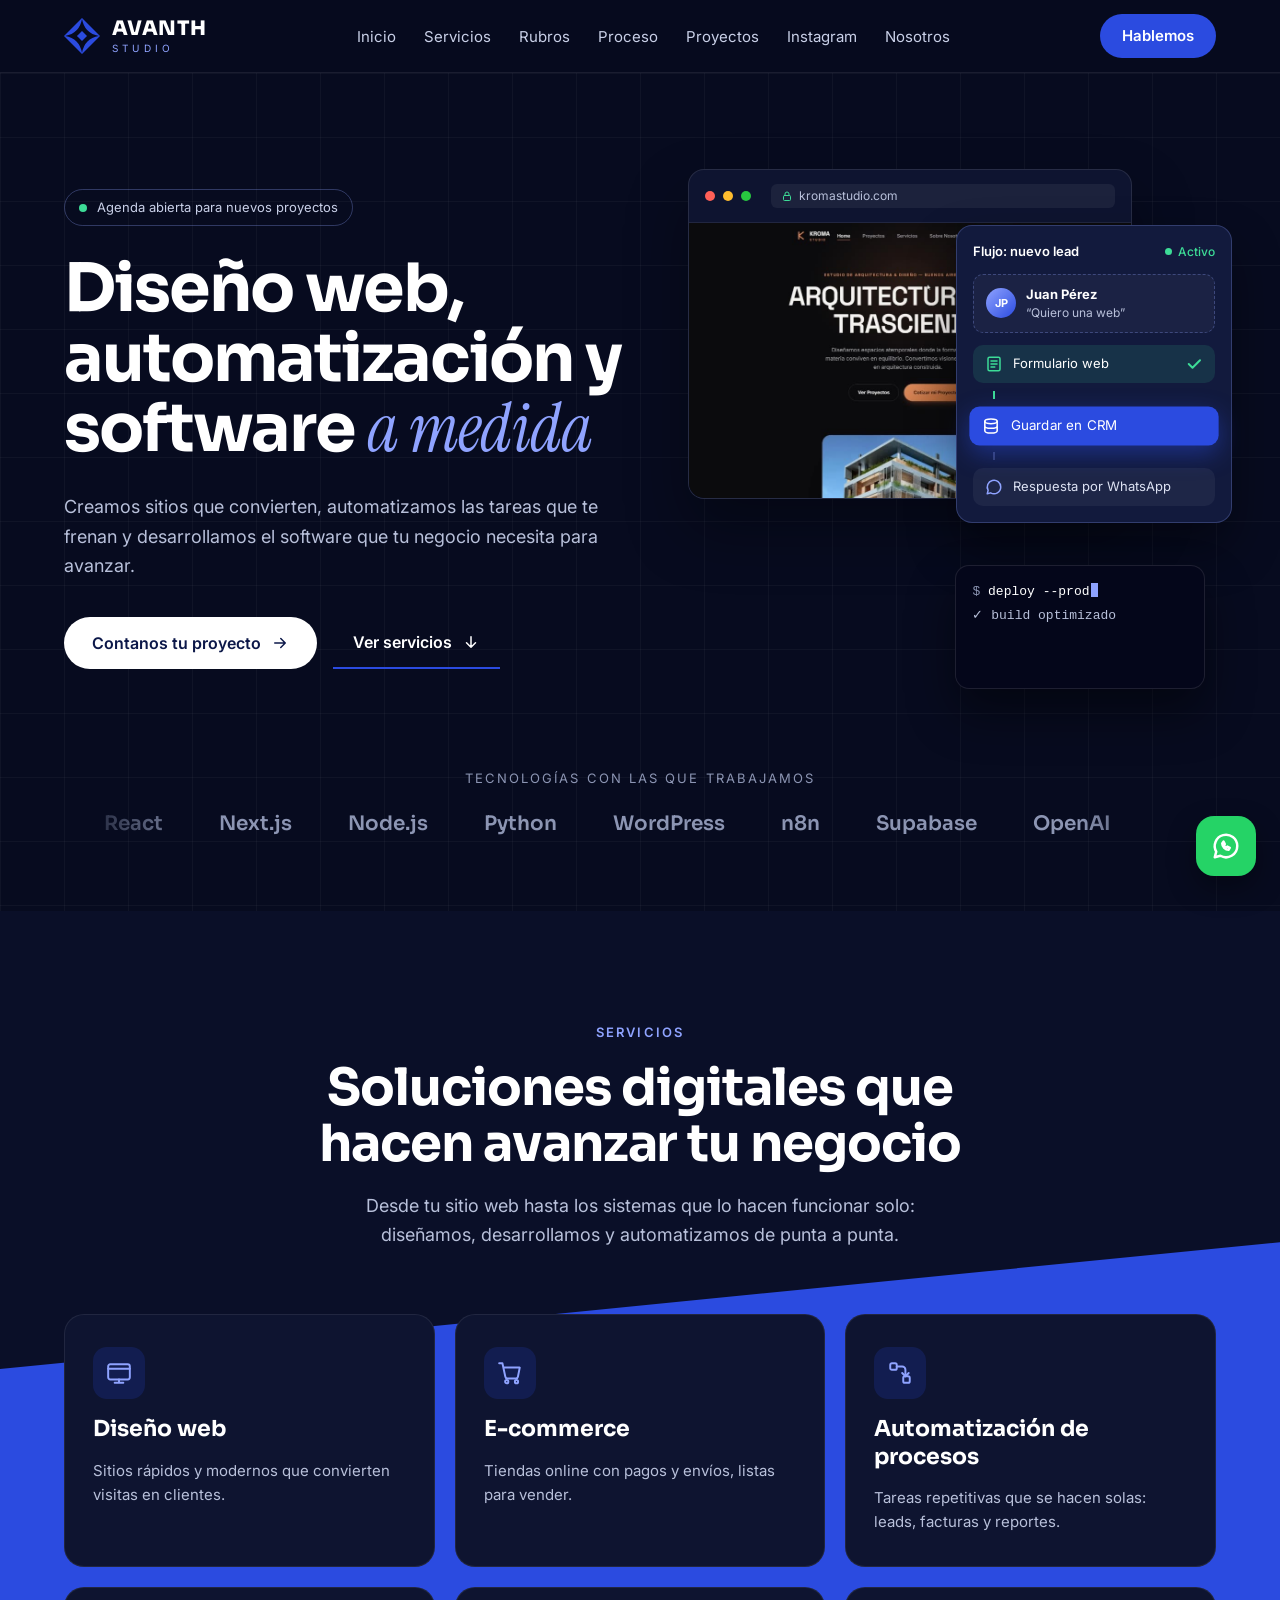
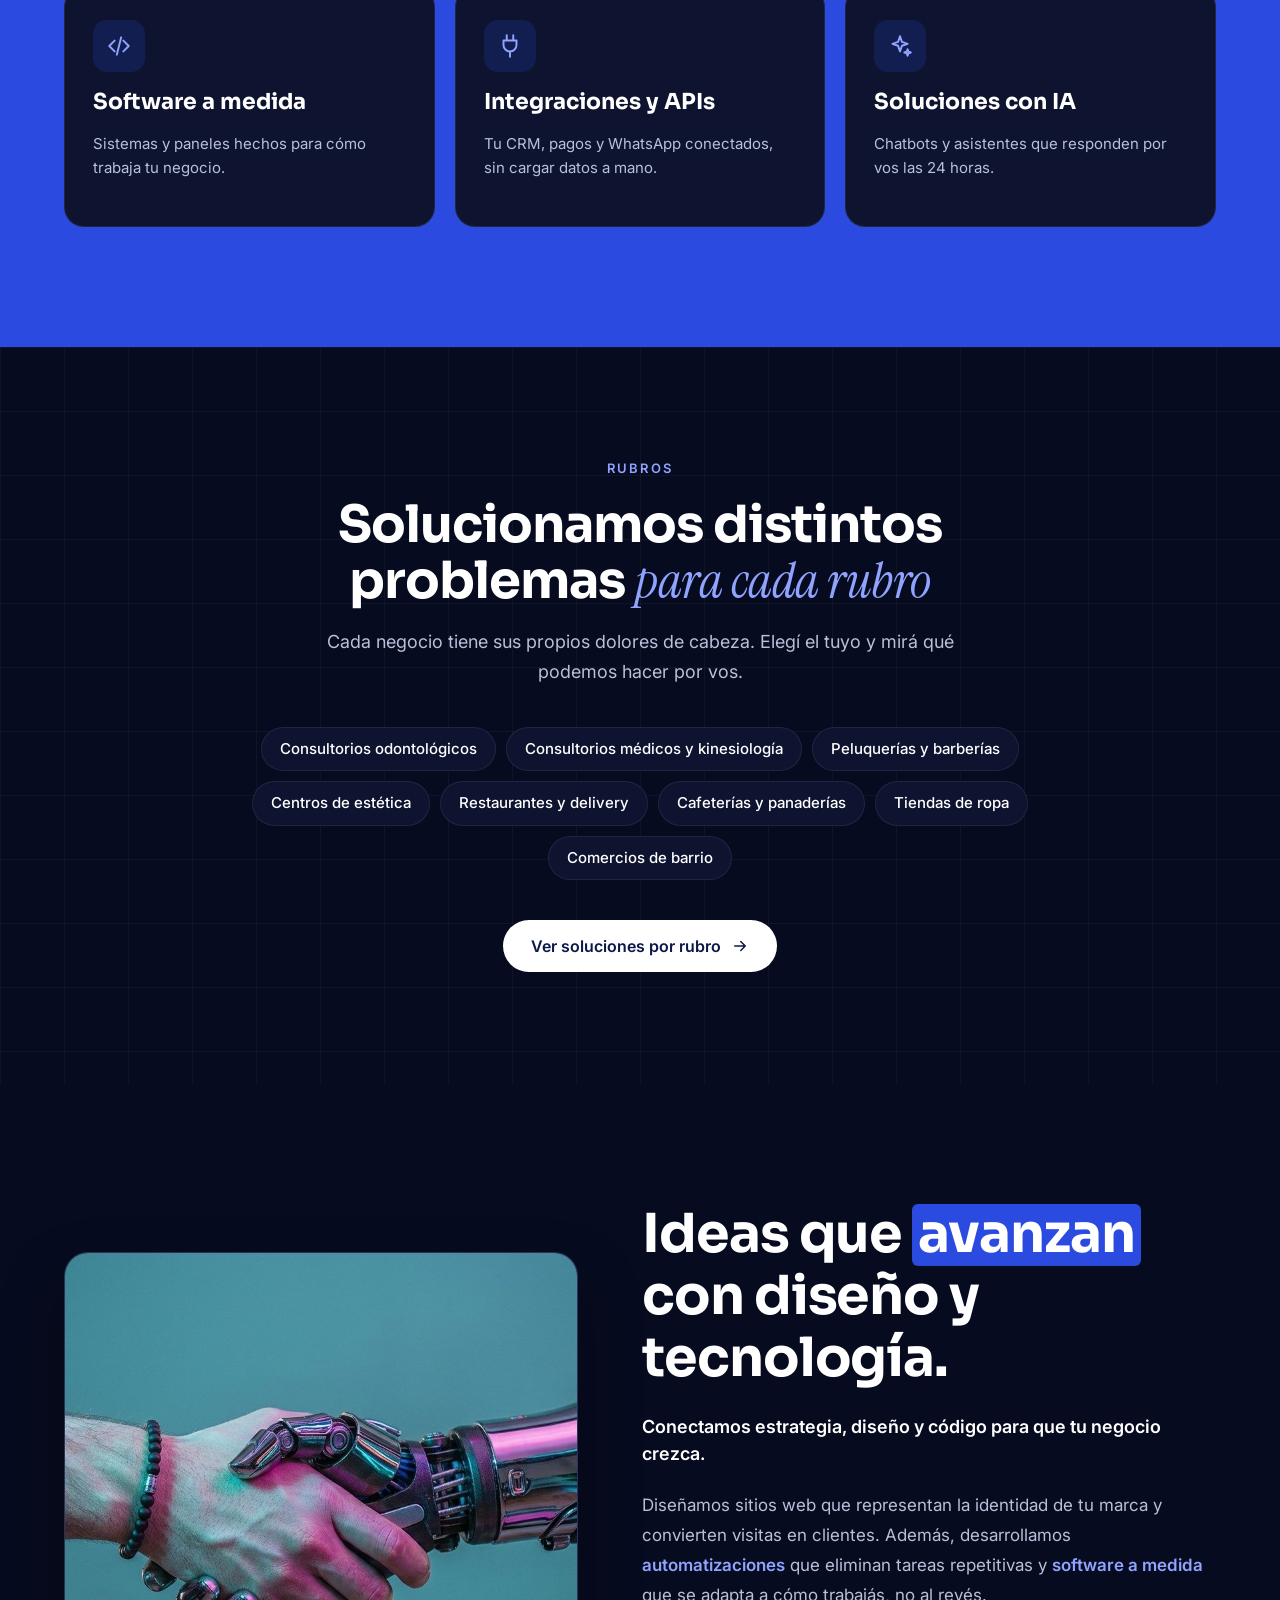
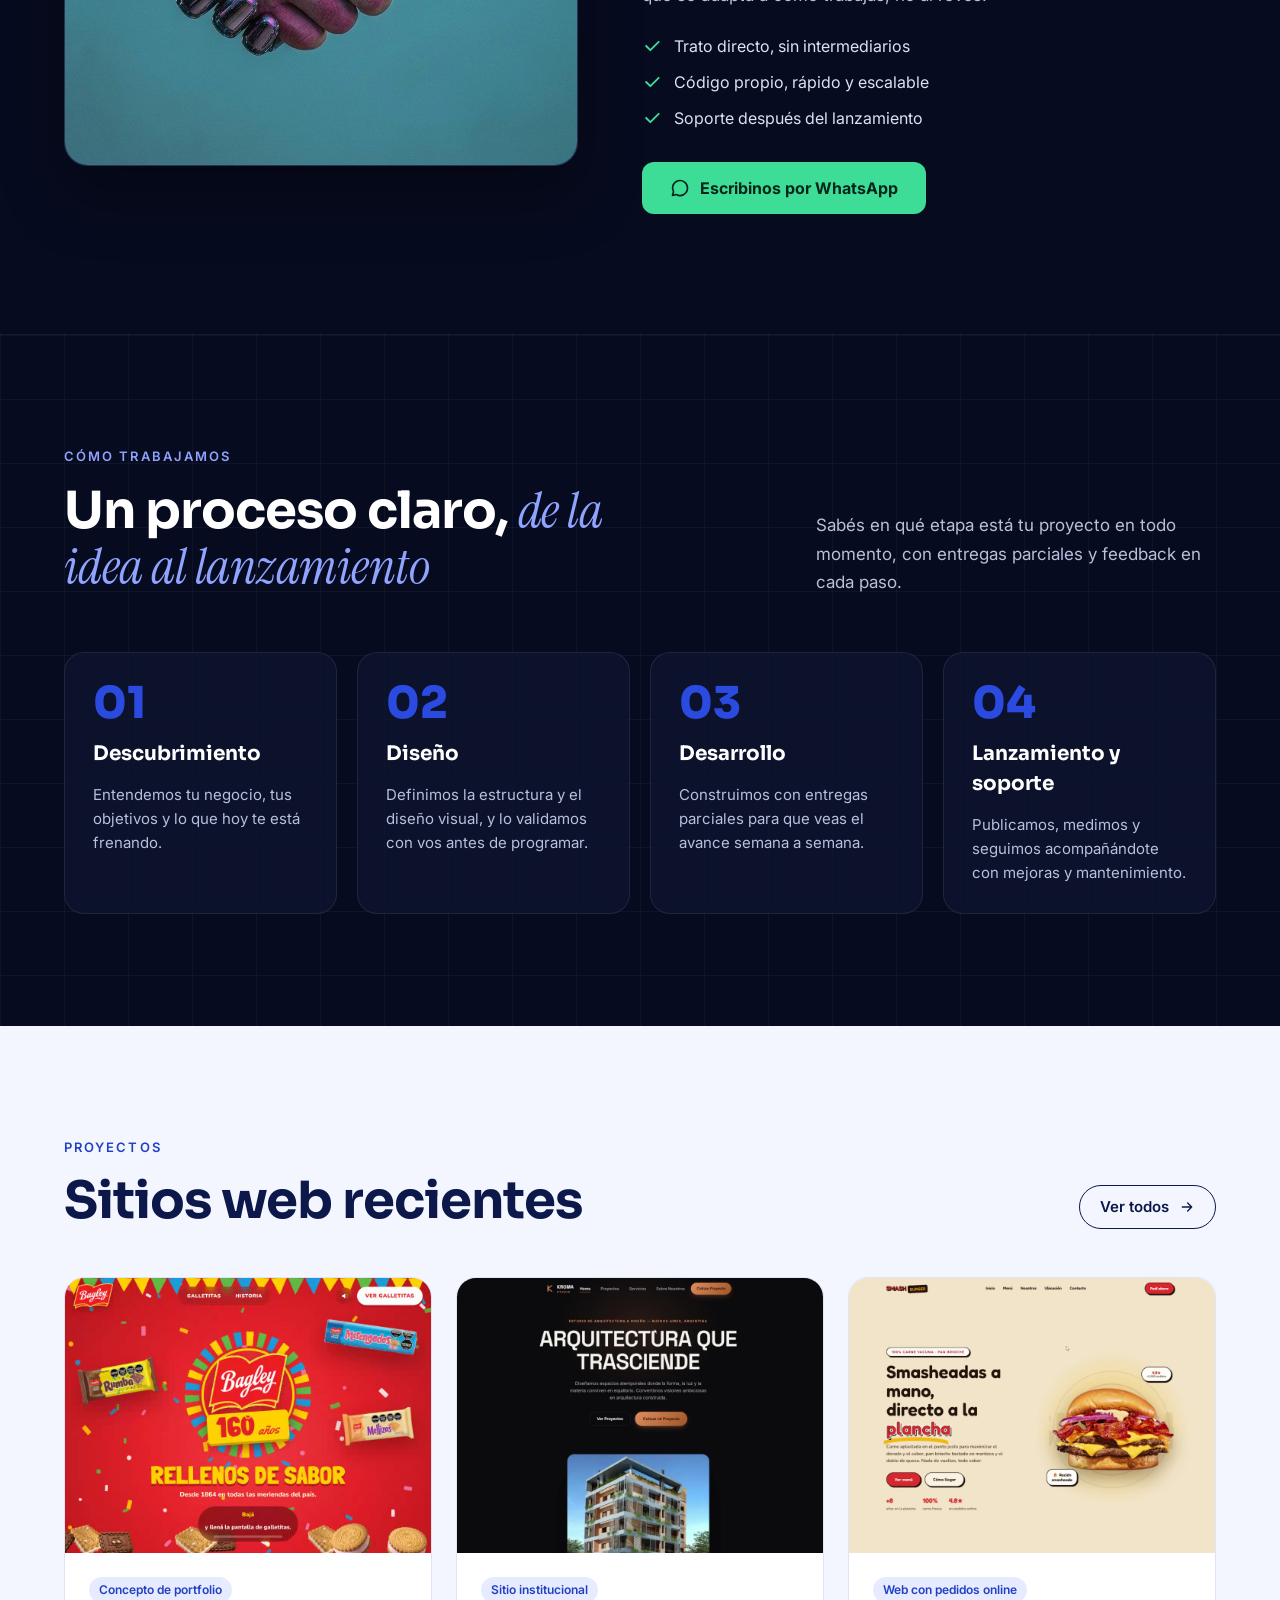
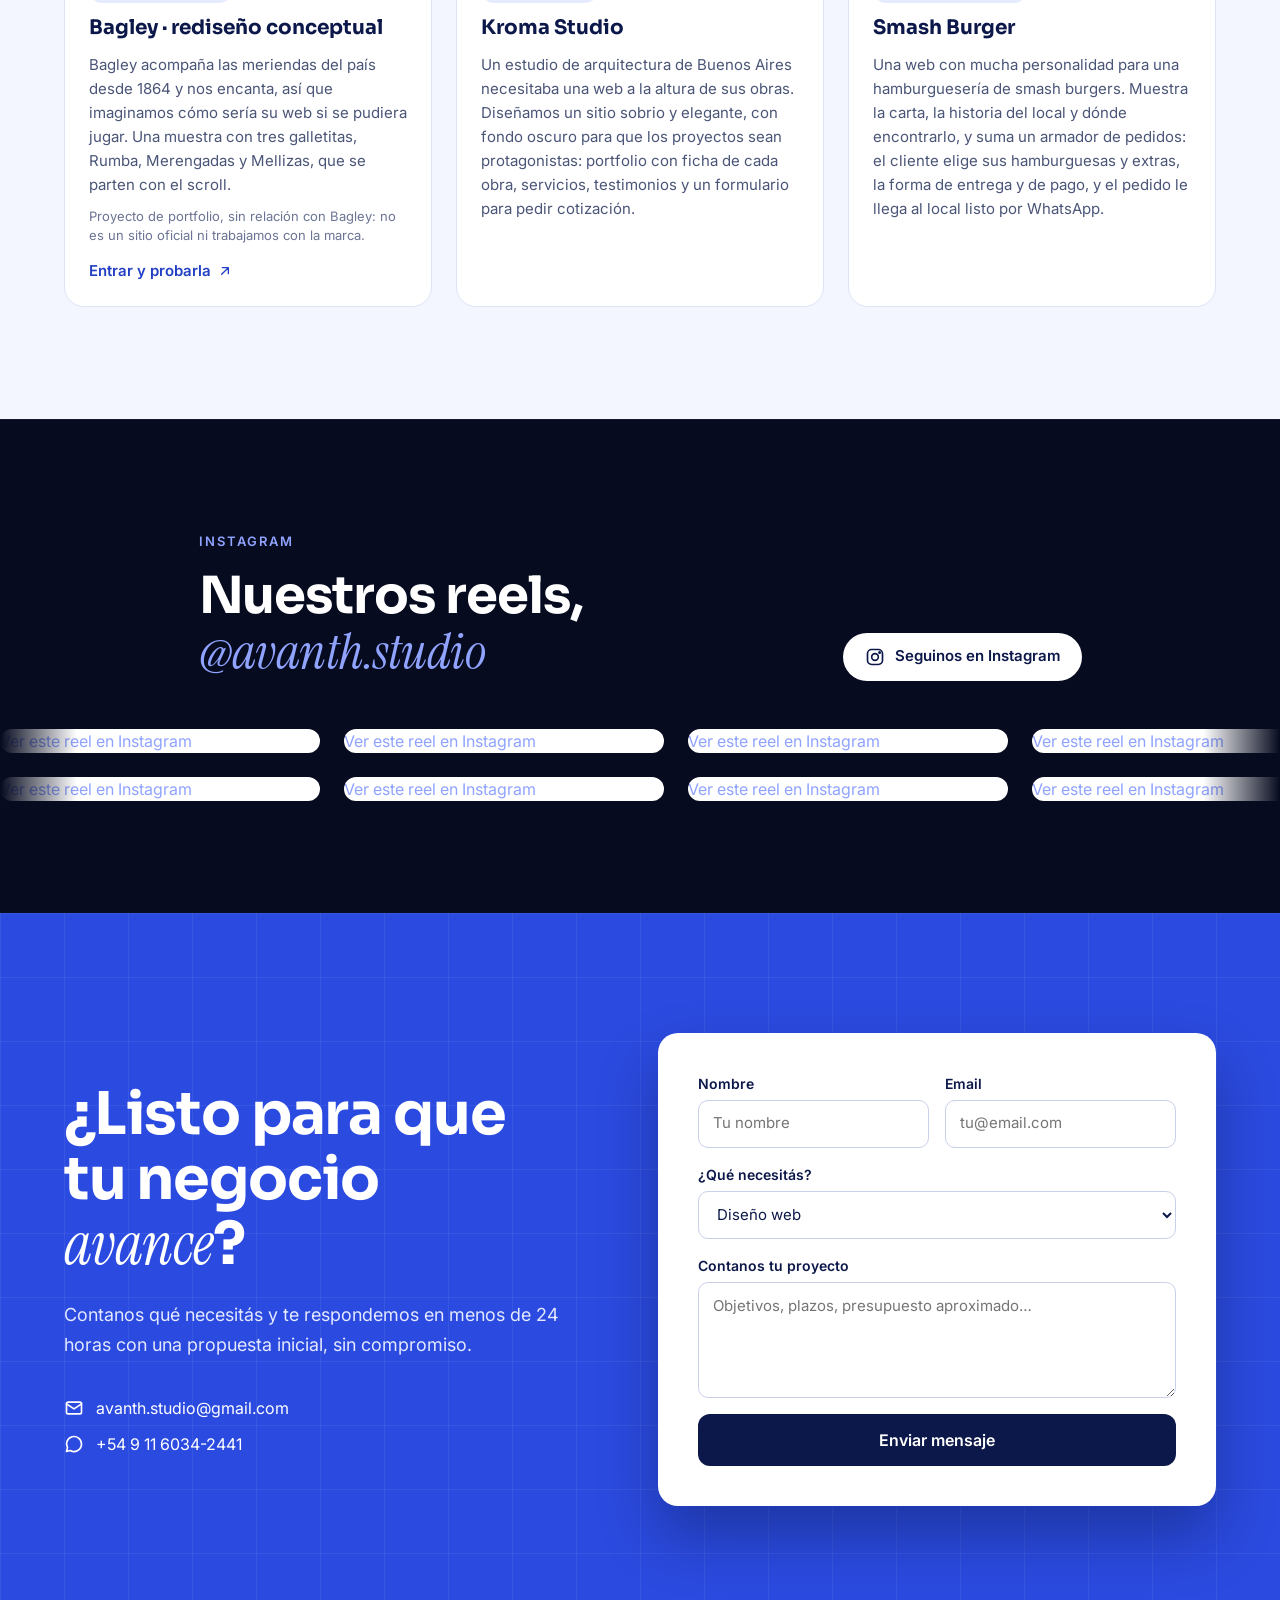
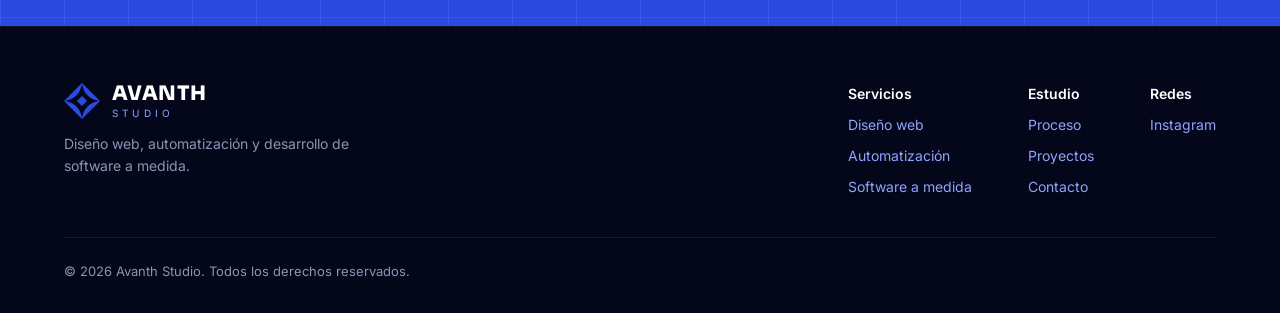
==== commit eb41d531: "Acortar las descripciones de servicios Co-Authored-By: Claude Opus 5.5 <noreply@anthropic.com> Claud" ====
--- a/index.html
+++ b/index.html
@@ -181,32 +181,32 @@
           <article class="card slide">
             <div class="card-icon"><svg viewBox="0 0 24 24" fill="none" stroke="currentColor" stroke-width="1.8" stroke-linecap="round" stroke-linejoin="round" aria-hidden="true"><rect x="2" y="4" width="20" height="14" rx="2"/><path d="M8 21h8M12 18v3M2 8h20"/></svg></div>
             <h3>Diseño web</h3>
-            <p>Sitios rápidos, modernos y pensados para convertir visitas en clientes. Landing pages, sitios corporativos y portfolios.</p>
+            <p>Sitios rápidos y modernos que convierten visitas en clientes.</p>
           </article>
           <article class="card slide">
             <div class="card-icon"><svg viewBox="0 0 24 24" fill="none" stroke="currentColor" stroke-width="1.8" stroke-linecap="round" stroke-linejoin="round" aria-hidden="true"><circle cx="9" cy="20" r="1.5"/><circle cx="18" cy="20" r="1.5"/><path d="M2 3h3l2.7 12.4a2 2 0 0 0 2 1.6h7.6a2 2 0 0 0 2-1.6L21 7H6"/></svg></div>
             <h3>E-commerce</h3>
-            <p>Tiendas online con pagos, envíos y gestión de stock integrados, listas para vender desde el primer día.</p>
+            <p>Tiendas online con pagos y envíos, listas para vender.</p>
           </article>
           <article class="card slide">
             <div class="card-icon"><svg viewBox="0 0 24 24" fill="none" stroke="currentColor" stroke-width="1.8" stroke-linecap="round" stroke-linejoin="round" aria-hidden="true"><rect x="3" y="3" width="6" height="6" rx="1.5"/><rect x="15" y="15" width="6" height="6" rx="1.5"/><path d="M9 6h5a3 3 0 0 1 3 3v6"/><path d="M14 12l3 3 3-3"/></svg></div>
             <h3>Automatización de procesos</h3>
-            <p>Conectamos tus herramientas para que las tareas repetitivas se hagan solas: leads, facturación, reportes y más.</p>
+            <p>Tareas repetitivas que se hacen solas: leads, facturas y reportes.</p>
           </article>
           <article class="card slide">
             <div class="card-icon"><svg viewBox="0 0 24 24" fill="none" stroke="currentColor" stroke-width="1.8" stroke-linecap="round" stroke-linejoin="round" aria-hidden="true"><path d="M8 7l-5 5 5 5M16 7l5 5-5 5M14 4l-4 16"/></svg></div>
             <h3>Software a medida</h3>
-            <p>Sistemas, paneles internos y aplicaciones web diseñados exactamente para cómo opera tu negocio.</p>
+            <p>Sistemas y paneles hechos para cómo trabaja tu negocio.</p>
           </article>
           <article class="card slide">
             <div class="card-icon"><svg viewBox="0 0 24 24" fill="none" stroke="currentColor" stroke-width="1.8" stroke-linecap="round" stroke-linejoin="round" aria-hidden="true"><path d="M9 2v5M15 2v5M6 7h12v4a6 6 0 0 1-12 0V7zM12 17v5"/></svg></div>
             <h3>Integraciones y APIs</h3>
-            <p>Hacemos que tu CRM, ERP, pasarelas de pago y WhatsApp hablen entre sí, sin cargar datos a mano.</p>
+            <p>Tu CRM, pagos y WhatsApp conectados, sin cargar datos a mano.</p>
           </article>
           <article class="card slide">
             <div class="card-icon"><svg viewBox="0 0 24 24" fill="none" stroke="currentColor" stroke-width="1.8" stroke-linecap="round" stroke-linejoin="round" aria-hidden="true"><path d="M12 3l1.8 5.2L19 10l-5.2 1.8L12 17l-1.8-5.2L5 10l5.2-1.8L12 3z"/><path d="M19 15l.8 2.2L22 18l-2.2.8L19 21l-.8-2.2L16 18l2.2-.8L19 15z"/></svg></div>
             <h3>Soluciones con IA</h3>
-            <p>Chatbots, asistentes y flujos inteligentes que atienden, clasifican y responden por vos las 24 horas.</p>
+            <p>Chatbots y asistentes que responden por vos las 24 horas.</p>
           </article>
         </div>
       </div>
--- a/styles.css
+++ b/styles.css
@@ -577,7 +577,8 @@
 }
 
 @media (max-width: 600px) {
-  .cards { grid-template-columns: minmax(0, 1fr); }
+  /* Servicios y proceso: dos cuadritos por fila para acortar el scroll */
+  .cards { grid-template-columns: repeat(2, minmax(0, 1fr)); gap: 10px; }
   .card.slide.from-right:not(.visible) { transform: translateX(60px); }
   .card.slide.from-left:not(.visible) { transform: translateX(-60px); }
 
@@ -616,8 +617,11 @@
 
   /* Servicios */
   .services-band { height: 82%; clip-path: polygon(0 6%, 100% 0, 100% 100%, 0 100%); }
-  .card { min-height: 0; padding: 26px 22px; gap: 12px; }
-  .card h3 { font-size: 20px; }
+  .card { min-height: 0; padding: 16px 14px; gap: 8px; border-radius: 16px; }
+  .card-icon { width: 38px; height: 38px; border-radius: 10px; }
+  .card-icon svg { width: 20px; height: 20px; }
+  .card h3 { font-size: 16px; }
+  .card p { font-size: 13px; line-height: 1.5; }
 
   /* Nosotros */
   .about-media { aspect-ratio: 4 / 3; flex-basis: auto; width: 100%; }
@@ -626,8 +630,11 @@
   .about-copy .btn-whatsapp { align-self: stretch; }
 
   /* Proceso */
-  .step { padding: 22px; gap: 10px; }
-  .step-n { font-size: 36px; }
+  .steps { grid-template-columns: repeat(2, minmax(0, 1fr)); gap: 10px; }
+  .step { padding: 16px 14px; gap: 6px; }
+  .step-n { font-size: 28px; }
+  .step h3 { font-size: 16px; }
+  .step p { font-size: 13px; line-height: 1.5; }
 
   /* Proyectos */
   .project-media { aspect-ratio: 16 / 10; }
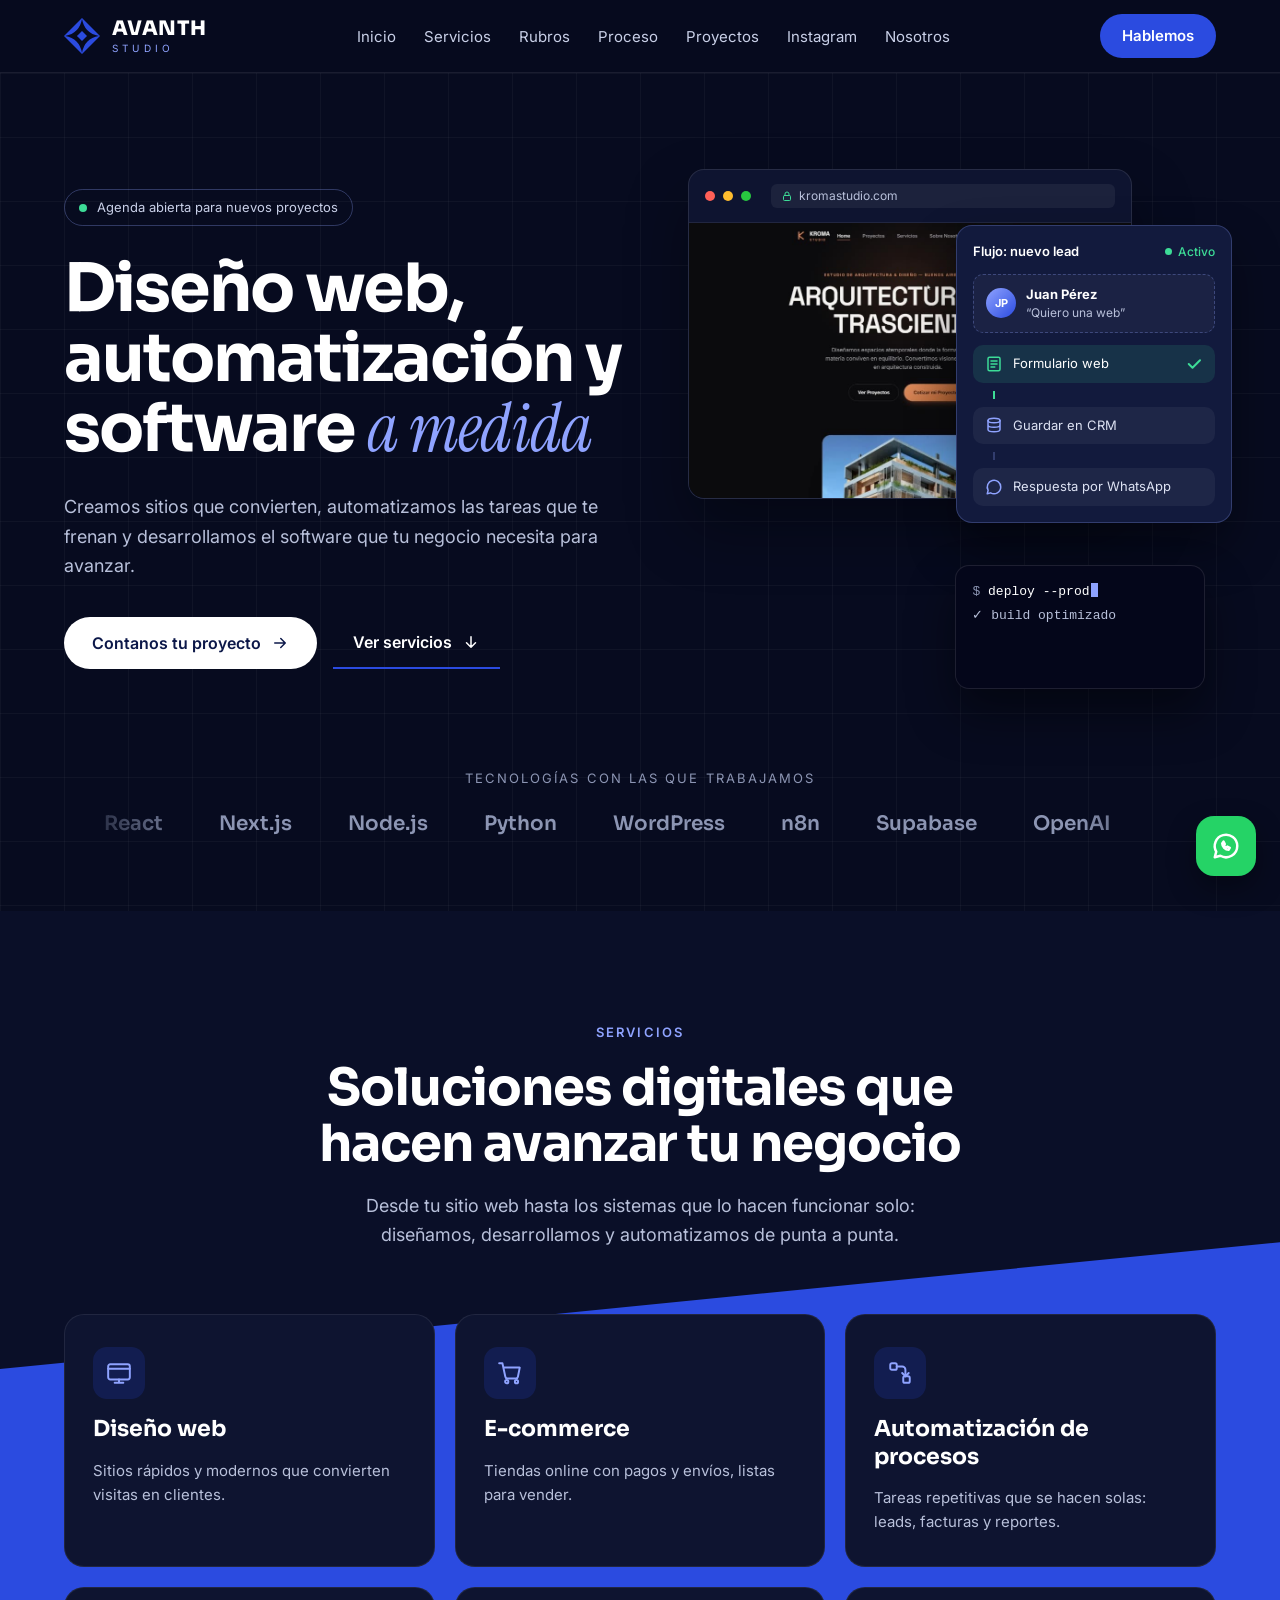
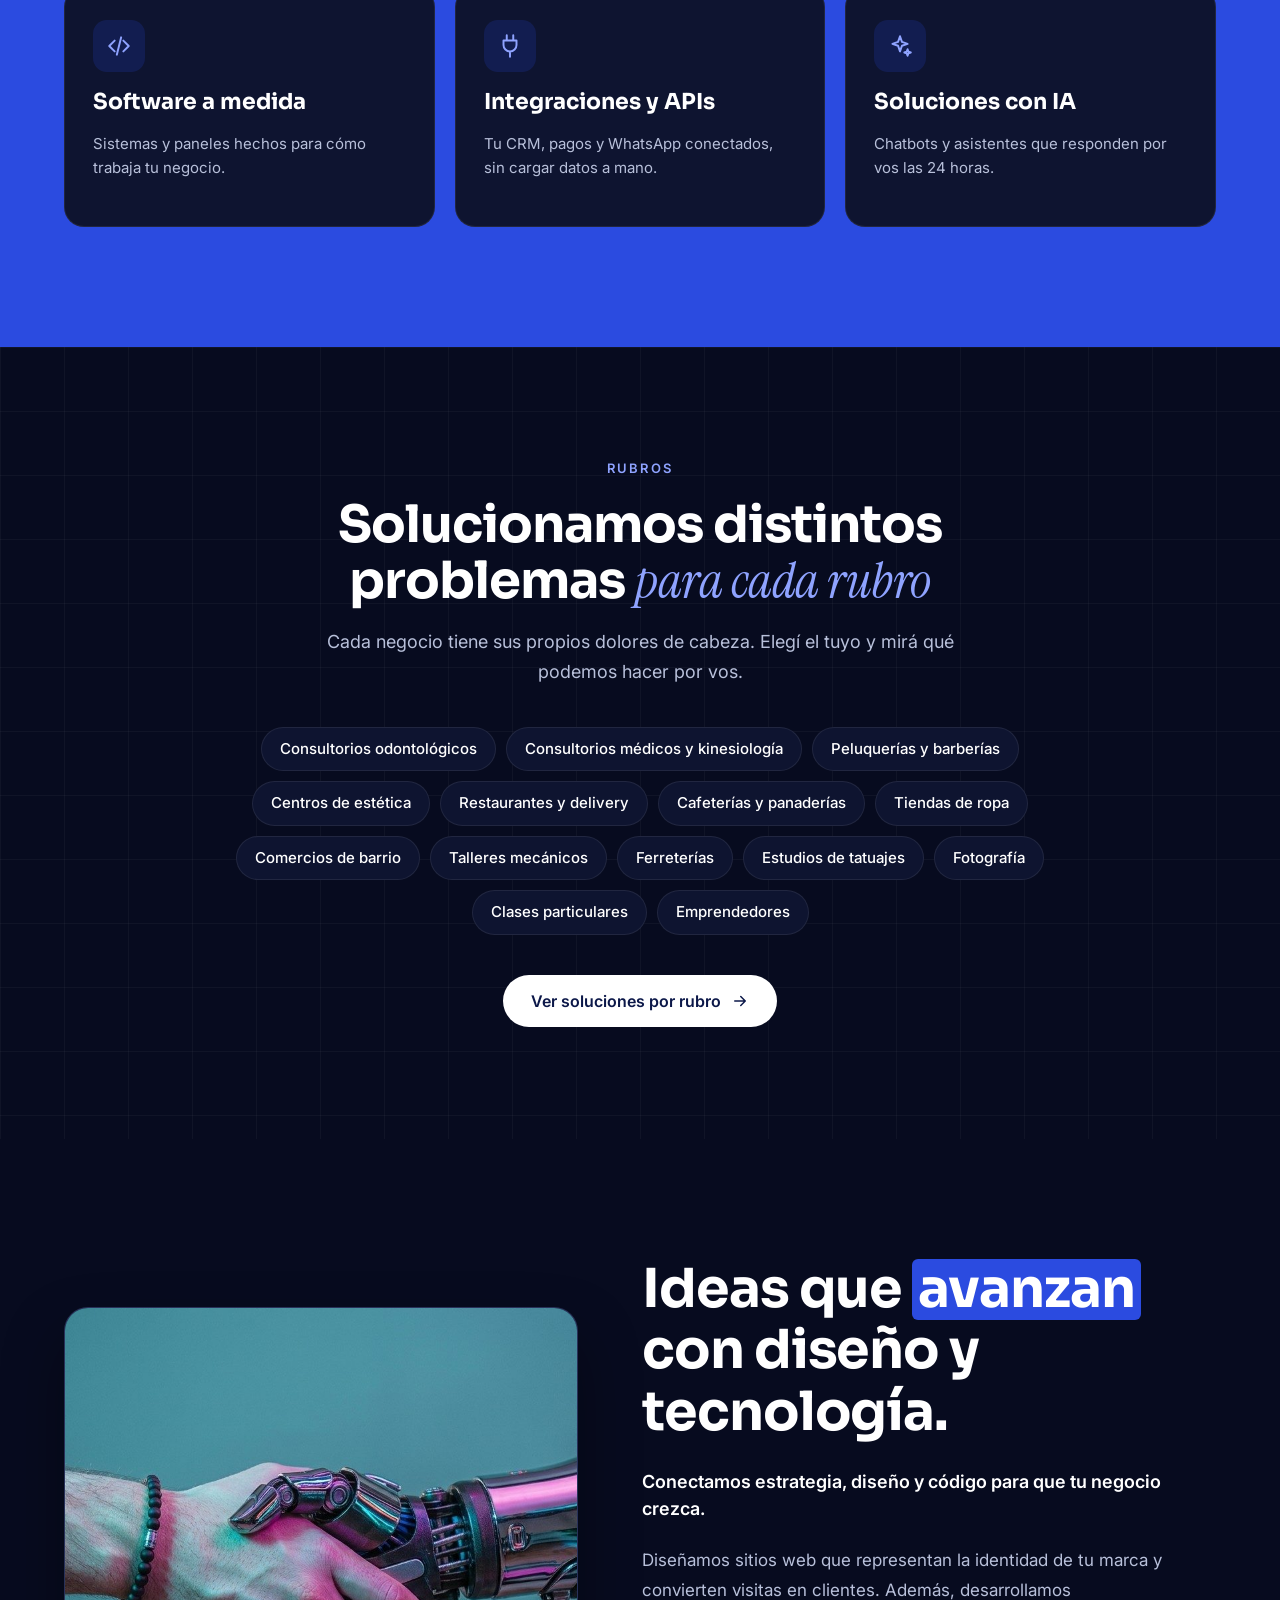
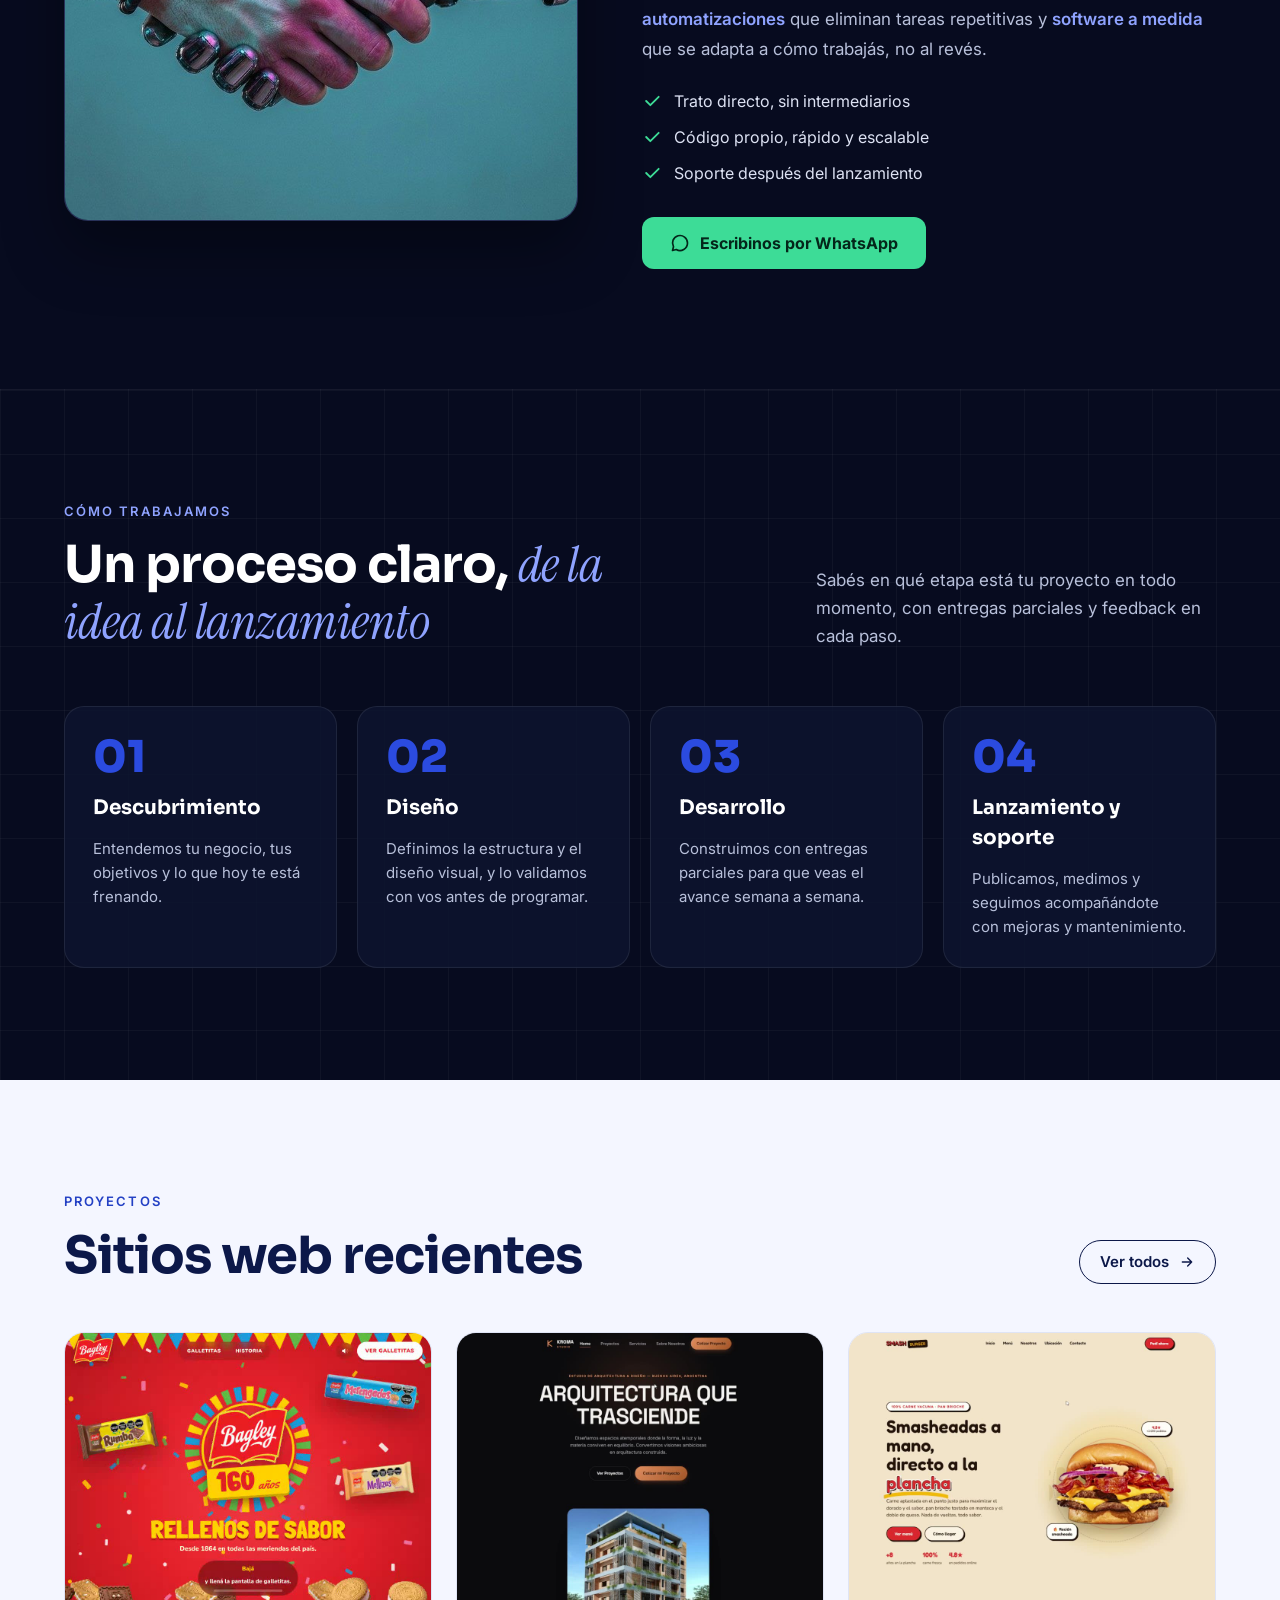
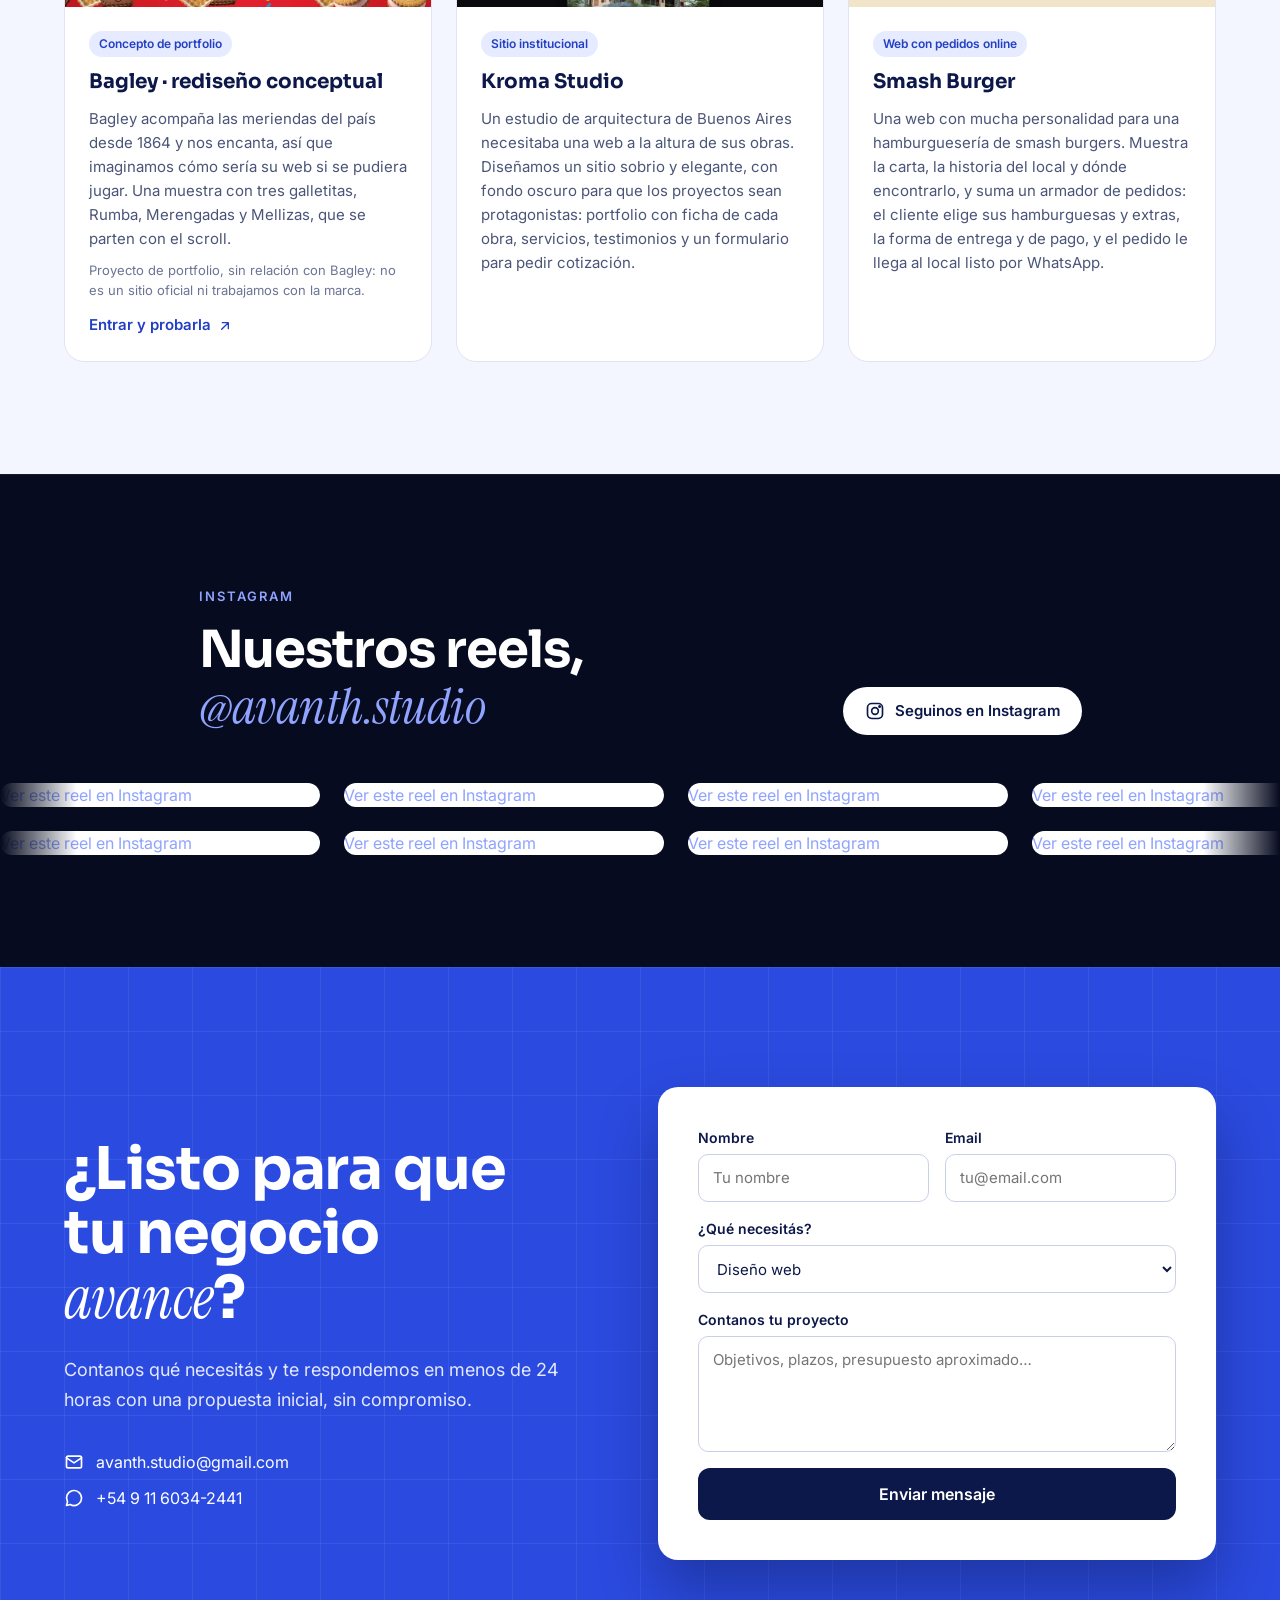
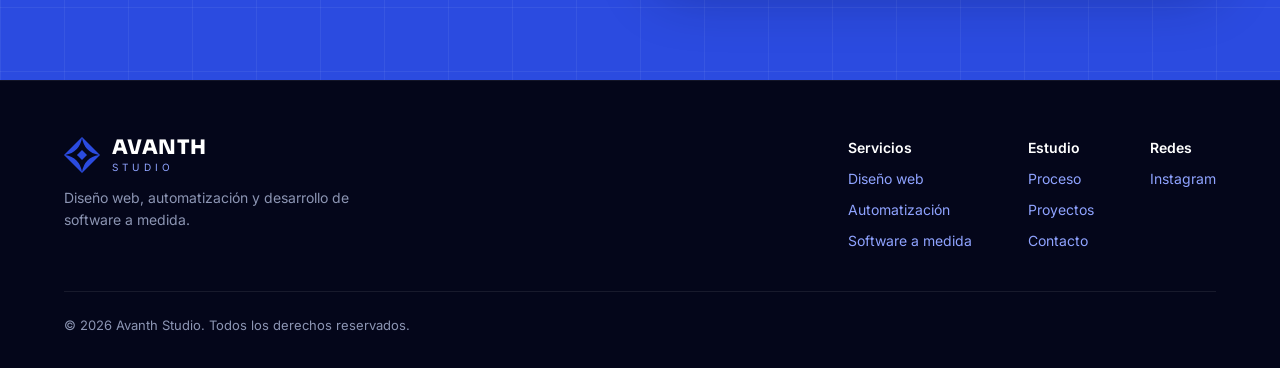
==== commit 0cd54482: "Rubros: seis rubros nuevos y detalle en formato problema / cómo lo solucionamos Co-Authored-By: Clau" ====
--- a/index.html
+++ b/index.html
@@ -227,8 +227,15 @@
           <a class="rubro-chip" href="rubros.html#estetica">Centros de estética</a>
           <a class="rubro-chip" href="rubros.html#gastronomia">Restaurantes y delivery</a>
           <a class="rubro-chip" href="rubros.html#cafeterias">Cafeterías y panaderías</a>
-          <a class="rubro-chip" href="rubros.html#ropa">Tiendas de ropa</a>
-          <a class="rubro-chip" href="rubros.html#comercios">Comercios de barrio</a>
+          <a class="rubro-chip rubro-chip-extra" href="rubros.html#ropa">Tiendas de ropa</a>
+          <a class="rubro-chip rubro-chip-extra" href="rubros.html#comercios">Comercios de barrio</a>
+          <a class="rubro-chip rubro-chip-extra" href="rubros.html#taller">Talleres mecánicos</a>
+          <a class="rubro-chip rubro-chip-extra" href="rubros.html#ferreteria">Ferreterías</a>
+          <a class="rubro-chip rubro-chip-extra" href="rubros.html#tatuajes">Estudios de tatuajes</a>
+          <a class="rubro-chip rubro-chip-extra" href="rubros.html#fotografia">Fotografía</a>
+          <a class="rubro-chip rubro-chip-extra" href="rubros.html#clases">Clases particulares</a>
+          <a class="rubro-chip rubro-chip-extra" href="rubros.html#emprendimiento">Emprendedores</a>
+          <a class="rubro-chip rubro-chip-more" href="rubros.html">+8 rubros más</a>
         </div>
         <a class="btn btn-white reveal" href="rubros.html">Ver soluciones por rubro
           <svg viewBox="0 0 24 24" fill="none" stroke="currentColor" stroke-width="2" stroke-linecap="round" stroke-linejoin="round" aria-hidden="true"><path d="M5 12h14M13 6l6 6-6 6"/></svg>
--- a/styles.css
+++ b/styles.css
@@ -259,6 +259,7 @@
   padding: 10px 18px; border-radius: 999px; font-size: 15px; font-weight: 500; color: var(--text);
   background: var(--surface); border: 1px solid var(--line); transition: border-color .2s ease, background-color .2s ease;
 }
+.rubro-chip-more { display: none; color: var(--blue-light); border-style: dashed; }
 .rubro-chip:hover { color: #fff; background: #1A2560; border-color: rgba(143, 163, 255, 0.55); }
 
 .rubros-page { padding: 56px 0 120px; min-height: 80vh; }
@@ -280,7 +281,7 @@
   color: var(--c); background: color-mix(in srgb, var(--c) 14%, #1A2050);
 }
 .rubro-tile-icon svg { width: 28px; height: 28px; }
-.rubro-tile-name { margin-top: 6px; font-family: var(--font-display); font-weight: 700; font-size: 19px; line-height: 1.25; }
+.rubro-tile-name { overflow-wrap: anywhere; margin-top: 6px; font-family: var(--font-display); font-weight: 700; font-size: 19px; line-height: 1.25; }
 .rubro-tile-more { margin-top: auto; font-size: 15px; color: var(--text-3); }
 .rubro-tile-more span { display: inline-block; transition: transform .2s ease; }
 .rubro-tile:hover .rubro-tile-more span { transform: translateX(4px); }
@@ -304,23 +305,21 @@
 .rubro-sheet-head { display: flex; align-items: center; gap: 16px; padding-right: 48px; margin-bottom: 4px; }
 .rubro-sheet-head h2 { font-size: 24px; line-height: 1.2; }
 .rubro-sheet-head p { margin-top: 4px; font-size: 15px; color: var(--text-2); }
-.rubro-label { font-size: 13px; letter-spacing: 0.14em; text-transform: uppercase; color: var(--blue-light); font-weight: 600; margin-top: 8px; }
-.rubro-problems { list-style: none; margin: 0; padding: 0; display: flex; flex-direction: column; gap: 10px; }
-.rubro-problems li { display: flex; gap: 10px; font-size: 15px; line-height: 1.55; color: var(--text-2); }
-.rubro-problems svg { flex: none; width: 18px; height: 18px; margin-top: 2px; color: #FF7A8A; }
-.rubro-sols { display: grid; grid-template-columns: repeat(3, minmax(0, 1fr)); gap: 12px; }
-.rubro-sol { display: flex; flex-direction: column; gap: 10px; padding: 18px; border-radius: 14px; background: rgba(43, 75, 224, 0.12); border: 1px solid rgba(143, 163, 255, 0.18); }
-.rubro-sol-icon { width: 36px; height: 36px; border-radius: 10px; background: var(--blue); color: #fff; display: flex; align-items: center; justify-content: center; }
-.rubro-sol-icon svg { width: 20px; height: 20px; }
-.rubro-sol h4 { margin: 0 0 4px; font-family: var(--font-display); font-size: 16px; }
-.rubro-sol p { font-size: 14px; line-height: 1.55; color: var(--text-2); }
+.rubro-fixes { display: flex; flex-direction: column; gap: 12px; }
+.rubro-fix { display: grid; grid-template-columns: 1fr 1fr; border-radius: 16px; overflow: hidden; border: 1px solid rgba(143, 163, 255, 0.16); }
+.rubro-fix p { display: flex; flex-direction: column; gap: 6px; padding: 16px 18px; font-size: 15px; line-height: 1.5; }
+.rubro-fix-problem { background: rgba(255, 122, 138, 0.07); color: var(--text-2); }
+.rubro-fix-solution { background: rgba(61, 220, 151, 0.08); color: var(--text); }
+.rubro-fix-label { font-size: 12px; font-weight: 700; letter-spacing: 0.08em; text-transform: uppercase; }
+.rubro-fix-problem .rubro-fix-label { color: #FF8A98; }
+.rubro-fix-solution .rubro-fix-label { color: var(--green); }
+.rubro-fix-label em { font-style: normal; font-weight: 600; letter-spacing: 0.04em; text-transform: none; color: var(--text-3); margin-left: 6px; }
 .rubro-sheet .btn-whatsapp { align-self: flex-start; margin-top: 8px; }
 .rubros-more { text-align: center; color: var(--text-2); font-size: 16px; }
 .rubros-more a { font-weight: 600; text-decoration: underline; text-decoration-color: var(--blue); text-underline-offset: 4px; }
 @media (max-width: 760px) {
-  .rubro-sols { grid-template-columns: minmax(0, 1fr); }
-  .rubro-sol { flex-direction: row; align-items: flex-start; gap: 14px; }
-  .rubro-sol-icon { flex: none; }
+  .rubro-fix { grid-template-columns: minmax(0, 1fr); }
+  .rubro-fix p { padding: 14px 16px; font-size: 14px; }
 }
 @media (max-width: 960px) {
   .rubro-groups { grid-template-columns: minmax(0, 1fr); gap: 36px; }
@@ -590,6 +589,8 @@
   .rubros-teaser .container { gap: 28px; }
   .rubros-teaser .btn { align-self: stretch; }
   .rubro-chip { font-size: 14px; padding: 8px 14px; }
+  .rubro-chip-extra { display: none; }
+  .rubro-chip-more { display: inline-block; }
   .rubros-page { padding: 28px 0 72px; }
   .rubros-page .container { gap: 36px; }
   .rubro-groups { gap: 32px; }
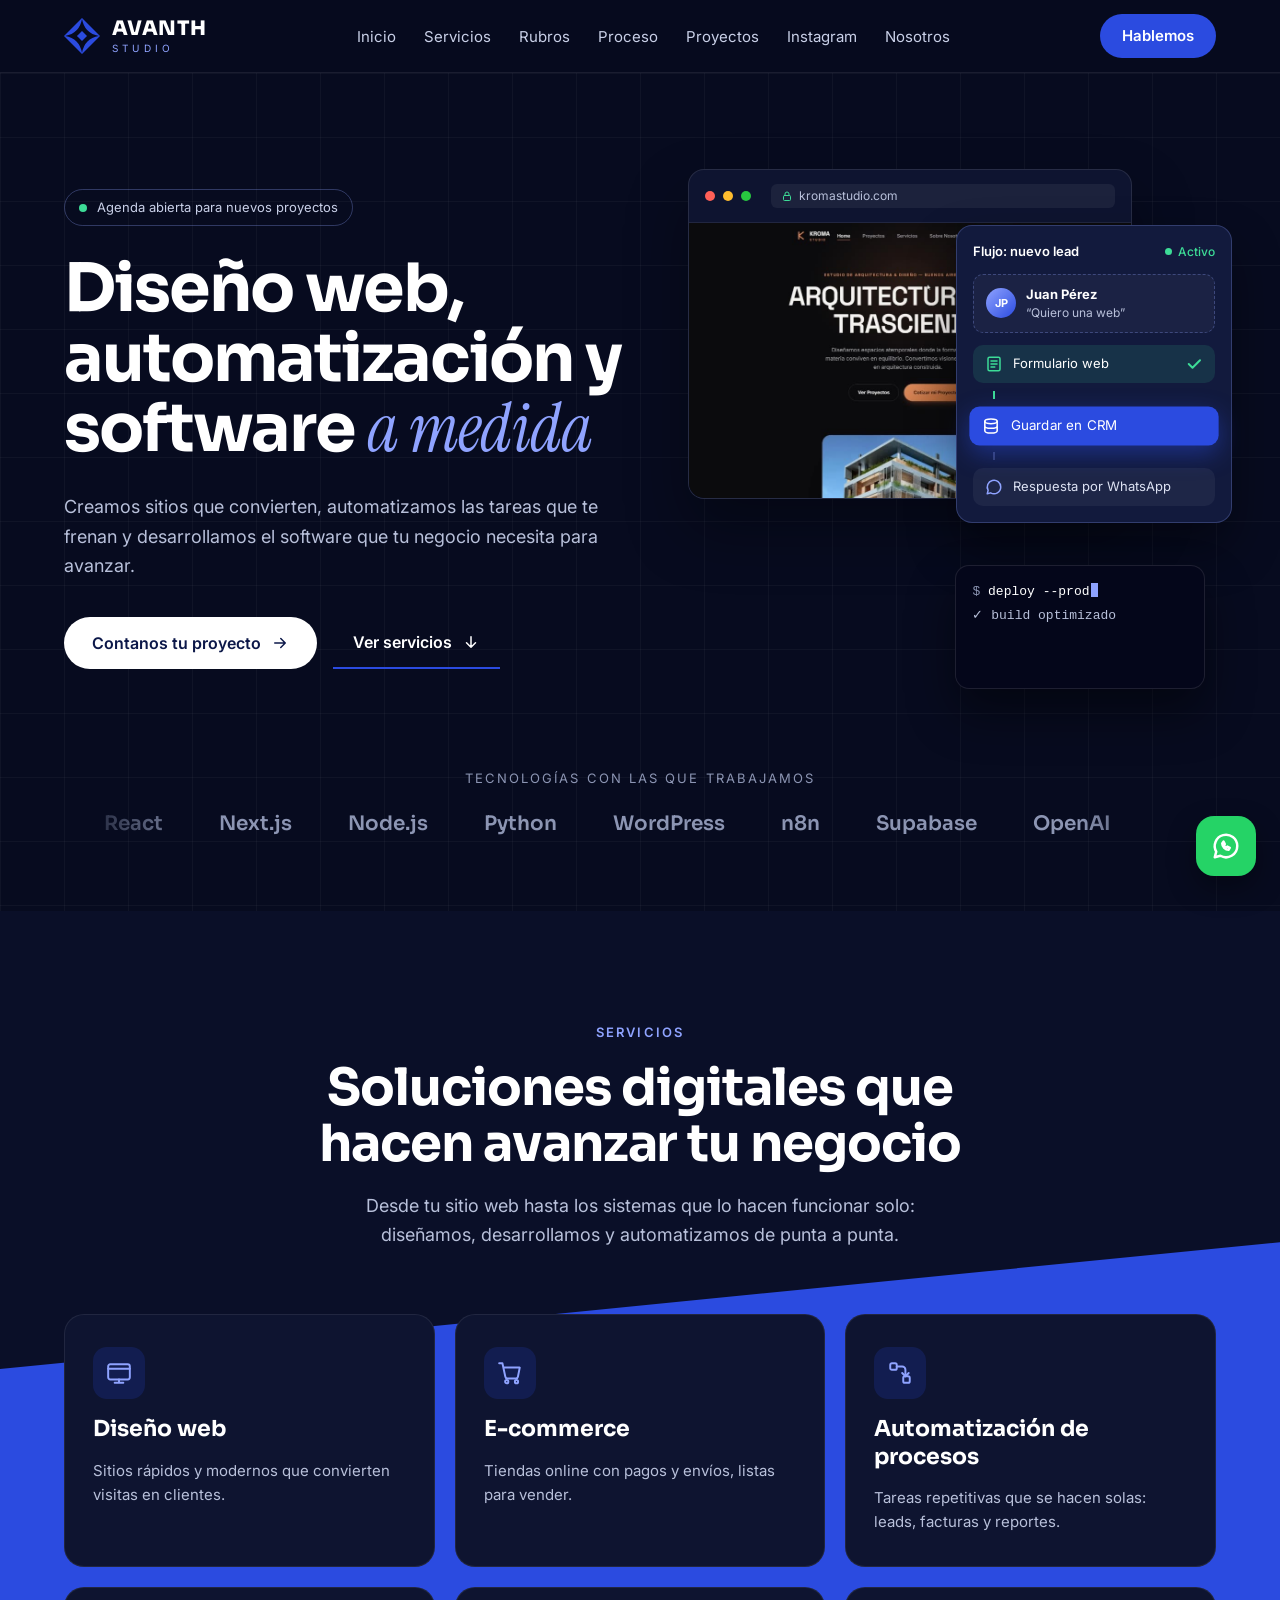
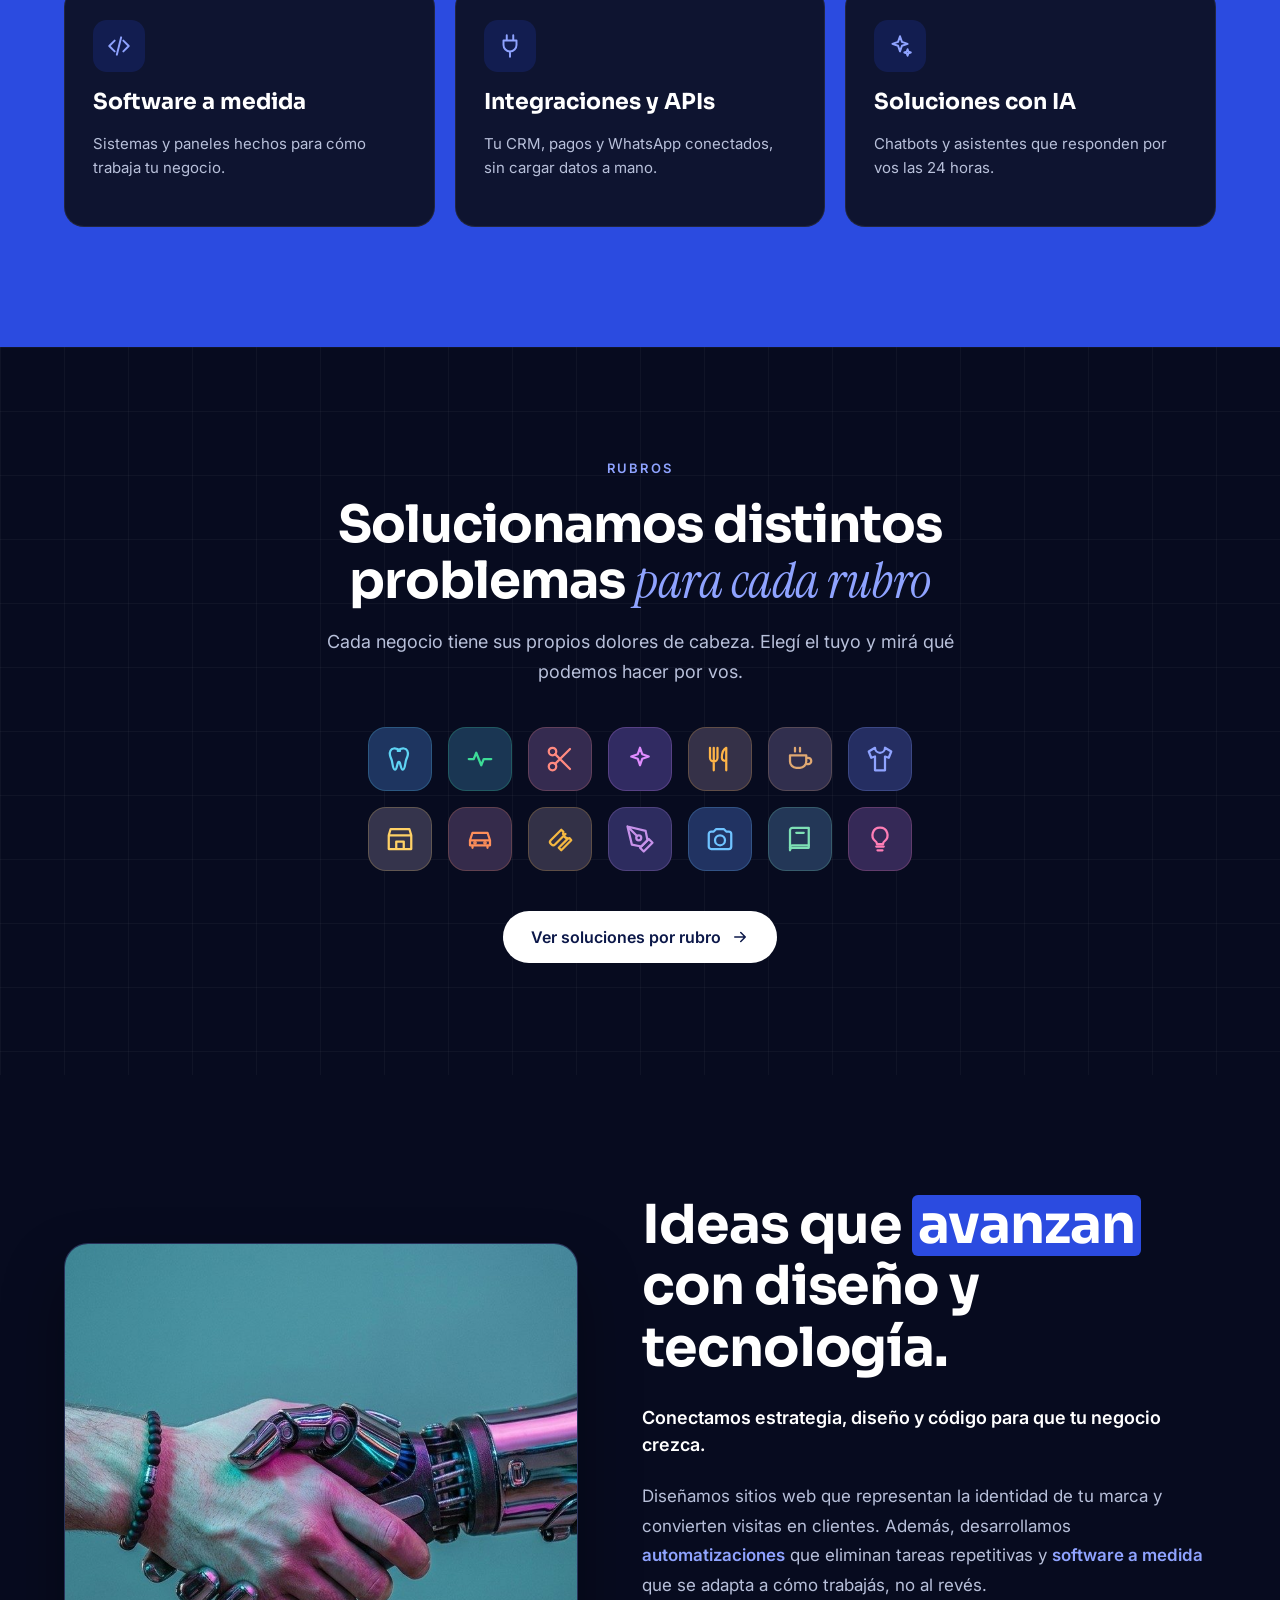
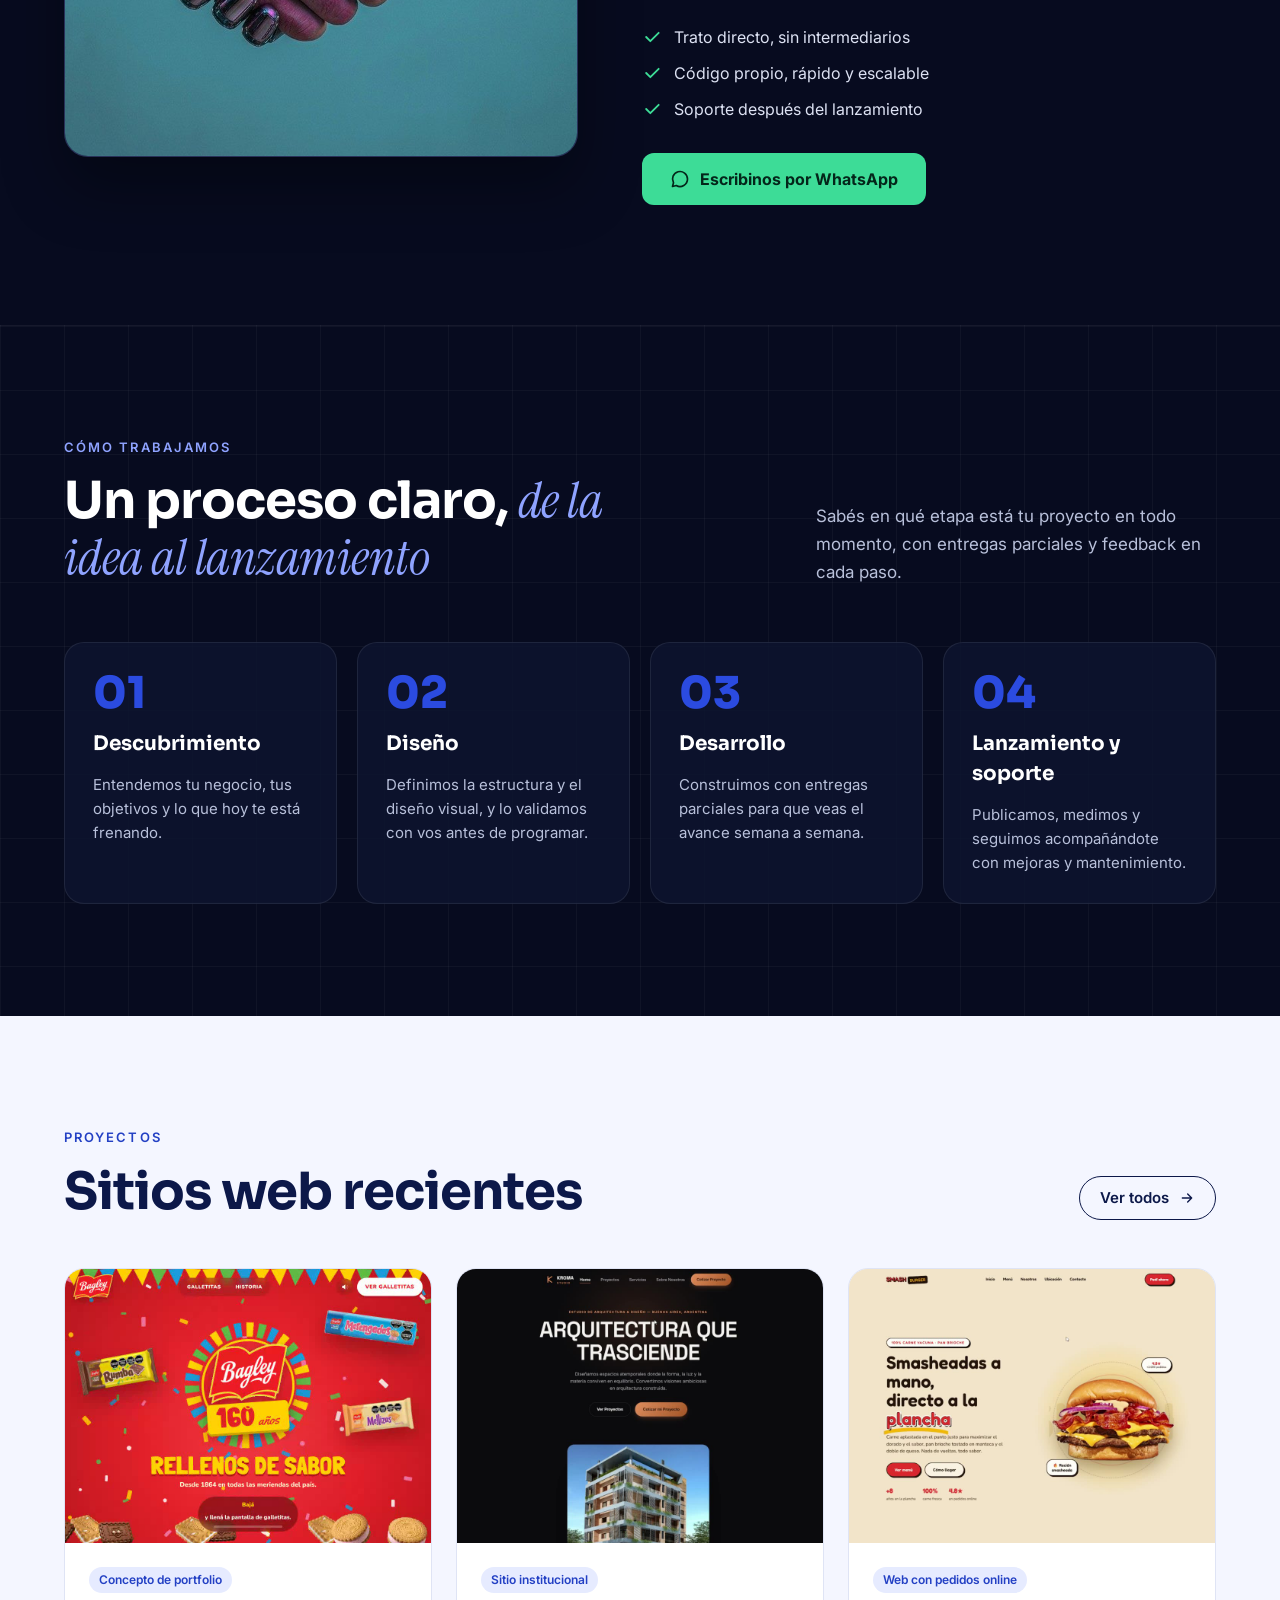
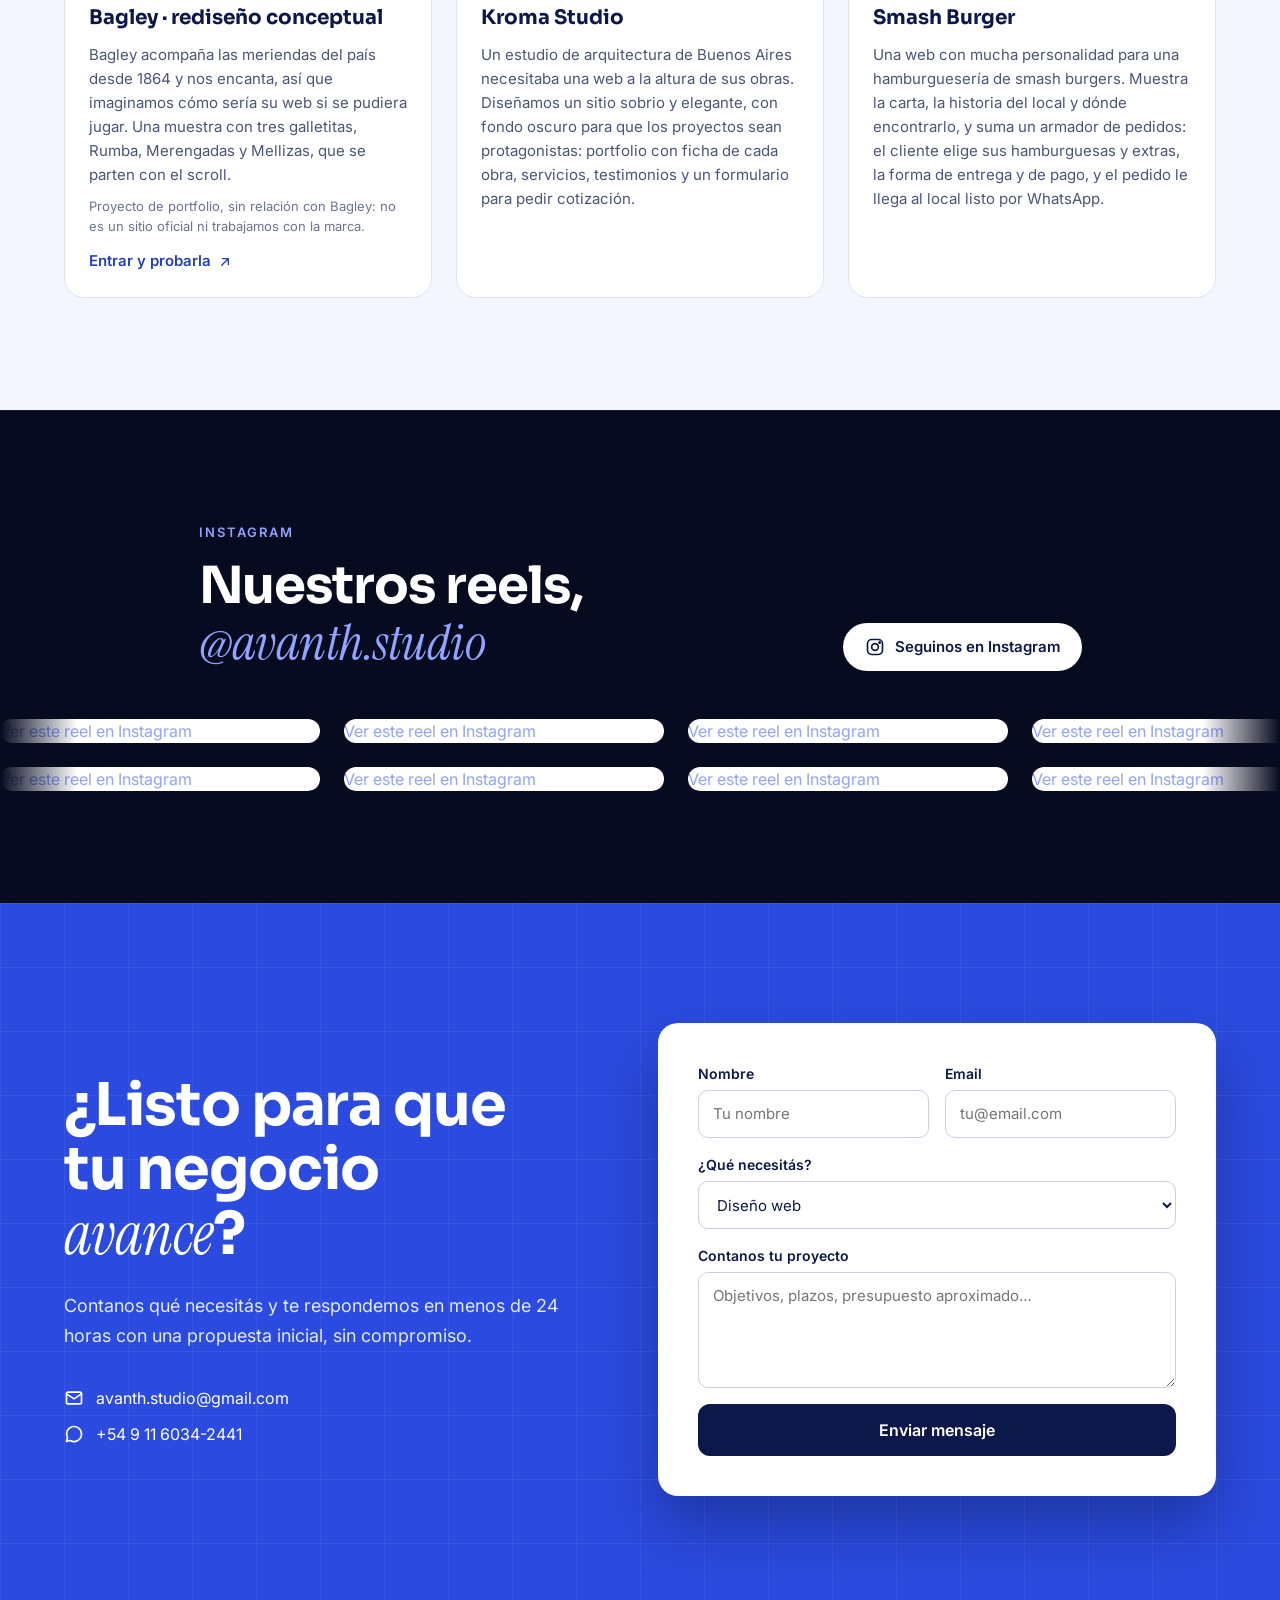
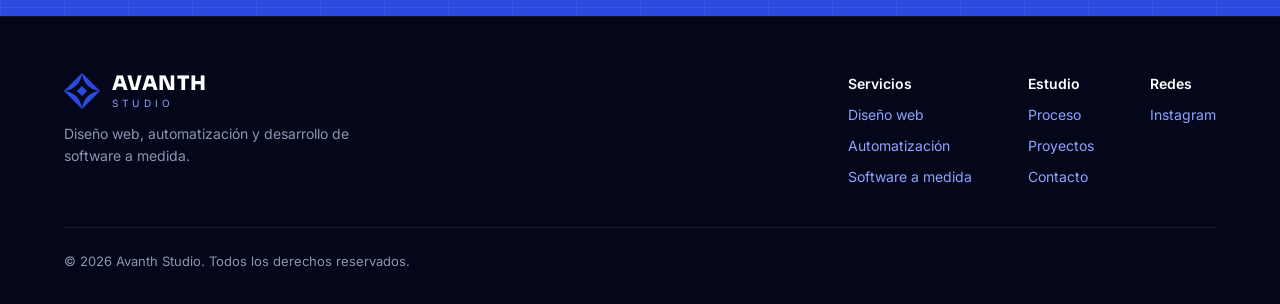
==== commit d6e2e944: "Home: rubros como íconos sin nombres, con el botón abajo Co-Authored-By: Claude Opus 5.5 <noreply@an" ====
--- a/index.html
+++ b/index.html
@@ -220,22 +220,21 @@
           <h2 class="section-title">Solucionamos distintos problemas <span class="serif">para cada rubro</span></h2>
           <p class="lead">Cada negocio tiene sus propios dolores de cabeza. Elegí el tuyo y mirá qué podemos hacer por vos.</p>
         </div>
-        <div class="rubro-chips reveal">
-          <a class="rubro-chip" href="rubros.html#odontologia">Consultorios odontológicos</a>
-          <a class="rubro-chip" href="rubros.html#salud">Consultorios médicos y kinesiología</a>
-          <a class="rubro-chip" href="rubros.html#peluquerias">Peluquerías y barberías</a>
-          <a class="rubro-chip" href="rubros.html#estetica">Centros de estética</a>
-          <a class="rubro-chip" href="rubros.html#gastronomia">Restaurantes y delivery</a>
-          <a class="rubro-chip" href="rubros.html#cafeterias">Cafeterías y panaderías</a>
-          <a class="rubro-chip rubro-chip-extra" href="rubros.html#ropa">Tiendas de ropa</a>
-          <a class="rubro-chip rubro-chip-extra" href="rubros.html#comercios">Comercios de barrio</a>
-          <a class="rubro-chip rubro-chip-extra" href="rubros.html#taller">Talleres mecánicos</a>
-          <a class="rubro-chip rubro-chip-extra" href="rubros.html#ferreteria">Ferreterías</a>
-          <a class="rubro-chip rubro-chip-extra" href="rubros.html#tatuajes">Estudios de tatuajes</a>
-          <a class="rubro-chip rubro-chip-extra" href="rubros.html#fotografia">Fotografía</a>
-          <a class="rubro-chip rubro-chip-extra" href="rubros.html#clases">Clases particulares</a>
-          <a class="rubro-chip rubro-chip-extra" href="rubros.html#emprendimiento">Emprendedores</a>
-          <a class="rubro-chip rubro-chip-more" href="rubros.html">+8 rubros más</a>
+        <div class="rubro-icons reveal">
+          <a class="rubro-icon" href="rubros.html#odontologia" style="--c: #5FD4F4" aria-label="Consultorios odontológicos" title="Consultorios odontológicos"><svg viewBox="0 0 24 24" fill="none" stroke="currentColor" stroke-width="1.8" stroke-linecap="round" stroke-linejoin="round" aria-hidden="true"><path d="M12 5.5C10.5 4 8.6 3.4 7 3.6 4.6 3.9 3.4 6.2 4 9c.4 1.8 1.2 3 1.6 4.8.5 2.4.7 6.7 2.4 6.7 1.5 0 1.6-4.2 2.4-5.6.4-.7 1-.7 1.4 0 .8 1.4.9 5.6 2.4 5.6 1.7 0 1.9-4.3 2.4-6.7.4-1.8 1.2-3 1.6-4.8.6-2.8-.6-5.1-3-5.4-1.6-.2-3.5.4-5 1.9z"/></svg></a>
+          <a class="rubro-icon" href="rubros.html#salud" style="--c: #3DDC97" aria-label="Consultorios médicos y kinesiología" title="Consultorios médicos y kinesiología"><svg viewBox="0 0 24 24" fill="none" stroke="currentColor" stroke-width="1.8" stroke-linecap="round" stroke-linejoin="round" aria-hidden="true"><path d="M3 12h4l2-5 4 10 2-5h6"/></svg></a>
+          <a class="rubro-icon" href="rubros.html#peluquerias" style="--c: #FF8A80" aria-label="Peluquerías y barberías" title="Peluquerías y barberías"><svg viewBox="0 0 24 24" fill="none" stroke="currentColor" stroke-width="1.8" stroke-linecap="round" stroke-linejoin="round" aria-hidden="true"><circle cx="6" cy="6" r="3"/><circle cx="6" cy="18" r="3"/><path d="M8.1 8.1L20 20M8.1 15.9L20 4"/></svg></a>
+          <a class="rubro-icon" href="rubros.html#estetica" style="--c: #E08CFF" aria-label="Centros de estética" title="Centros de estética"><svg viewBox="0 0 24 24" fill="none" stroke="currentColor" stroke-width="1.8" stroke-linecap="round" stroke-linejoin="round" aria-hidden="true"><path d="M12 3l1.8 5.2L19 10l-5.2 1.8L12 17l-1.8-5.2L5 10l5.2-1.8L12 3z"/></svg></a>
+          <a class="rubro-icon" href="rubros.html#gastronomia" style="--c: #FFB547" aria-label="Restaurantes y delivery" title="Restaurantes y delivery"><svg viewBox="0 0 24 24" fill="none" stroke="currentColor" stroke-width="1.8" stroke-linecap="round" stroke-linejoin="round" aria-hidden="true"><path d="M4 3v8a3 3 0 0 0 6 0V3M7 3v18M17 21V3c-2 1-3.5 4-3.5 8 0 1.7.8 2.5 3.5 2.5"/></svg></a>
+          <a class="rubro-icon" href="rubros.html#cafeterias" style="--c: #E0A872" aria-label="Cafeterías y panaderías" title="Cafeterías y panaderías"><svg viewBox="0 0 24 24" fill="none" stroke="currentColor" stroke-width="1.8" stroke-linecap="round" stroke-linejoin="round" aria-hidden="true"><path d="M4 9h13v5a5 5 0 0 1-5 5H9a5 5 0 0 1-5-5V9zM17 11h1.5a2.5 2.5 0 0 1 0 5H17M8 3v3M12 3v3"/></svg></a>
+          <a class="rubro-icon" href="rubros.html#ropa" style="--c: #8FA3FF" aria-label="Tiendas de ropa" title="Tiendas de ropa"><svg viewBox="0 0 24 24" fill="none" stroke="currentColor" stroke-width="1.8" stroke-linecap="round" stroke-linejoin="round" aria-hidden="true"><path d="M8 3l-5 3 2 5 3-1v11h8V10l3 1 2-5-5-3a4 4 0 0 1-8 0z"/></svg></a>
+          <a class="rubro-icon" href="rubros.html#comercios" style="--c: #FFD166" aria-label="Comercios de barrio" title="Comercios de barrio"><svg viewBox="0 0 24 24" fill="none" stroke="currentColor" stroke-width="1.8" stroke-linecap="round" stroke-linejoin="round" aria-hidden="true"><path d="M3 9l1.5-5h15L21 9M3 9v11h18V9M3 9h18M9 20v-6h6v6"/></svg></a>
+          <a class="rubro-icon" href="rubros.html#taller" style="--c: #FF8F5A" aria-label="Talleres mecánicos" title="Talleres mecánicos"><svg viewBox="0 0 24 24" fill="none" stroke="currentColor" stroke-width="1.8" stroke-linecap="round" stroke-linejoin="round" aria-hidden="true"><path d="M5 17h14M6 17v2M18 17v2M4 13l2-6h12l2 6v4H4v-4zM4 13h16"/><circle cx="8" cy="15" r=".6"/><circle cx="16" cy="15" r=".6"/></svg></a>
+          <a class="rubro-icon" href="rubros.html#ferreteria" style="--c: #F5B841" aria-label="Ferreterías" title="Ferreterías"><svg viewBox="0 0 24 24" fill="none" stroke="currentColor" stroke-width="1.8" stroke-linecap="round" stroke-linejoin="round" aria-hidden="true"><path d="M14.7 6.3a4 4 0 0 0 5 5L21 13l-8 8-2-2 7.5-7.5M14.7 6.3L13 4.6 4.6 13a2 2 0 0 0 0 2.8l.6.6a2 2 0 0 0 2.8 0L16.4 8"/></svg></a>
+          <a class="rubro-icon" href="rubros.html#tatuajes" style="--c: #C792EA" aria-label="Estudios de tatuajes" title="Estudios de tatuajes"><svg viewBox="0 0 24 24" fill="none" stroke="currentColor" stroke-width="1.8" stroke-linecap="round" stroke-linejoin="round" aria-hidden="true"><path d="M12 19l7-7 3 3-7 7-3-3z"/><path d="M18 13l-1.5-7.5L2 2l3.5 14.5L13 18l5-5zM2 2l7.6 7.6"/><circle cx="11" cy="11" r="2"/></svg></a>
+          <a class="rubro-icon" href="rubros.html#fotografia" style="--c: #6FC3FF" aria-label="Fotografía" title="Fotografía"><svg viewBox="0 0 24 24" fill="none" stroke="currentColor" stroke-width="1.8" stroke-linecap="round" stroke-linejoin="round" aria-hidden="true"><path d="M3 8a2 2 0 0 1 2-2h2l2-2h6l2 2h2a2 2 0 0 1 2 2v10a2 2 0 0 1-2 2H5a2 2 0 0 1-2-2V8z"/><circle cx="12" cy="13" r="4"/></svg></a>
+          <a class="rubro-icon" href="rubros.html#clases" style="--c: #7EE0B5" aria-label="Clases particulares" title="Clases particulares"><svg viewBox="0 0 24 24" fill="none" stroke="currentColor" stroke-width="1.8" stroke-linecap="round" stroke-linejoin="round" aria-hidden="true"><path d="M4 5a2 2 0 0 1 2-2h13v16H6a2 2 0 0 0-2 2V5z"/><path d="M4 19a2 2 0 0 1 2-2h13M9 7h6"/></svg></a>
+          <a class="rubro-icon" href="rubros.html#emprendimiento" style="--c: #FF7EB6" aria-label="Emprendedores" title="Emprendedores"><svg viewBox="0 0 24 24" fill="none" stroke="currentColor" stroke-width="1.8" stroke-linecap="round" stroke-linejoin="round" aria-hidden="true"><path d="M9 18h6M10 21h4M12 3a6 6 0 0 0-3.5 10.9c.6.4 1 1.1 1 1.8V16h5v-.3c0-.7.4-1.4 1-1.8A6 6 0 0 0 12 3z"/></svg></a>
         </div>
         <a class="btn btn-white reveal" href="rubros.html">Ver soluciones por rubro
           <svg viewBox="0 0 24 24" fill="none" stroke="currentColor" stroke-width="2" stroke-linecap="round" stroke-linejoin="round" aria-hidden="true"><path d="M5 12h14M13 6l6 6-6 6"/></svg>
@@ -375,6 +374,7 @@
             </div>
           </article>
         </div>
+        <p class="projects-hint" aria-hidden="true">Deslizá para ver más proyectos <span>→</span></p>
       </div>
     </section>
 
--- a/styles.css
+++ b/styles.css
@@ -254,13 +254,15 @@
 /* Rubros: bloque corto en la home + página rubros.html con acordeón */
 .rubros-teaser { padding: 112px 0; }
 .rubros-teaser .container { display: flex; flex-direction: column; align-items: center; gap: 40px; }
-.rubro-chips { display: flex; flex-wrap: wrap; justify-content: center; gap: 10px; max-width: 820px; }
-.rubro-chip {
-  padding: 10px 18px; border-radius: 999px; font-size: 15px; font-weight: 500; color: var(--text);
-  background: var(--surface); border: 1px solid var(--line); transition: border-color .2s ease, background-color .2s ease;
-}
-.rubro-chip-more { display: none; color: var(--blue-light); border-style: dashed; }
-.rubro-chip:hover { color: #fff; background: #1A2560; border-color: rgba(143, 163, 255, 0.55); }
+
+.rubro-icons { display: grid; grid-template-columns: repeat(7, 64px); gap: 16px; justify-content: center; }
+.rubro-icon {
+  width: 64px; height: 64px; border-radius: 18px; display: flex; align-items: center; justify-content: center;
+  color: var(--c); background: color-mix(in srgb, var(--c) 14%, #141B48); border: 1px solid color-mix(in srgb, var(--c) 22%, transparent);
+  transition: transform .2s ease, border-color .2s ease;
+}
+.rubro-icon:hover { color: var(--c); transform: translateY(-3px); border-color: var(--c); }
+.rubro-icon svg { width: 30px; height: 30px; }
 
 .rubros-page { padding: 56px 0 120px; min-height: 80vh; }
 .rubros-page .container { display: flex; flex-direction: column; gap: 48px; }
@@ -416,6 +418,7 @@
   border: 1px solid #DFE4F5; overflow: hidden; transition: transform .2s ease, box-shadow .2s ease;
 }
 .project[hidden] { display: none; }
+.projects-hint { display: none; align-items: center; gap: 6px; margin-top: -20px; font-size: 14px; font-weight: 600; color: #2340C4; }
 .project:hover { transform: translateY(-4px); box-shadow: 0 20px 40px rgba(12, 24, 73, 0.12); }
 .project-media {
   aspect-ratio: 4 / 3; background: #E3E8FA; display: flex; align-items: center; justify-content: center;
@@ -588,10 +591,10 @@
   .services .container { gap: 40px; }
   .rubros-teaser .container { gap: 28px; }
   .rubros-teaser .btn { align-self: stretch; }
-  .rubro-chip { font-size: 14px; padding: 8px 14px; }
-  .rubro-chip-extra { display: none; }
-  .rubro-chip-more { display: inline-block; }
-  .rubros-page { padding: 28px 0 72px; }
+  .rubro-icons { grid-template-columns: repeat(7, minmax(0, 44px)); gap: 8px; }
+  .rubro-icon { width: auto; height: auto; aspect-ratio: 1; border-radius: 12px; }
+  .rubro-icon svg { width: 22px; height: 22px; }
+    .rubros-page { padding: 28px 0 72px; }
   .rubros-page .container { gap: 36px; }
   .rubro-groups { gap: 32px; }
   .rubro-tiles { gap: 12px; }
@@ -638,8 +641,21 @@
   .step p { font-size: 13px; line-height: 1.5; }
 
   /* Proyectos */
+  /* Proyectos en celu: carrusel horizontal con todos los proyectos */
+  .projects-toggle { display: none; }
+  .project-grid {
+    display: flex; gap: 14px; margin: 0 -20px; padding: 4px 20px 16px;
+    overflow-x: auto; scroll-snap-type: x mandatory; scroll-padding: 0 20px;
+    -webkit-overflow-scrolling: touch; scrollbar-width: none;
+  }
+  .project-grid::-webkit-scrollbar { display: none; }
+  .project, .project[hidden] { display: flex; flex: 0 0 84%; scroll-snap-align: start; }
+  .project-grid .reveal { opacity: 1; transform: none; }
+  .project:hover { transform: none; }
+  .projects-hint { display: flex; }
   .project-media { aspect-ratio: 16 / 10; }
-  .project-body { padding: 20px; }
+  .project-body { padding: 18px; }
+  .project p { font-size: 14px; }
 
   /* Instagram */
   .instagram { gap: 36px; }
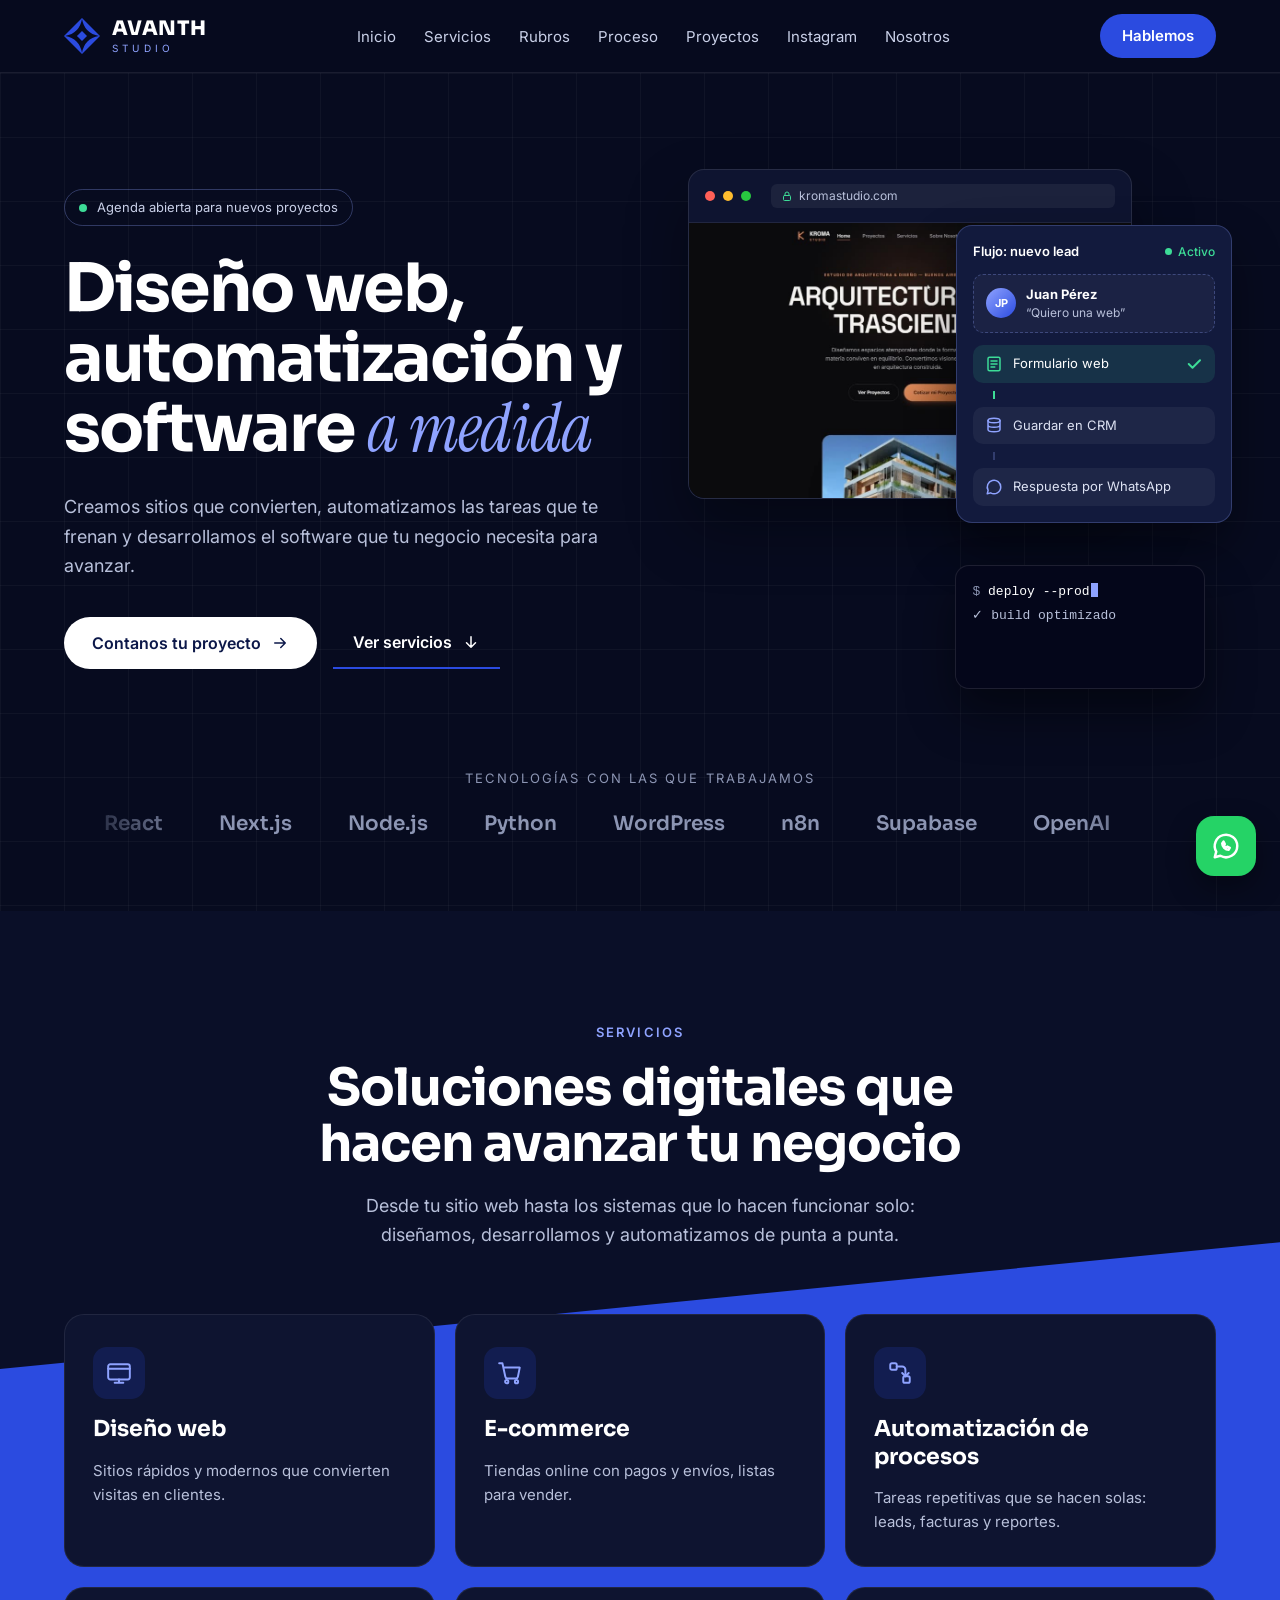
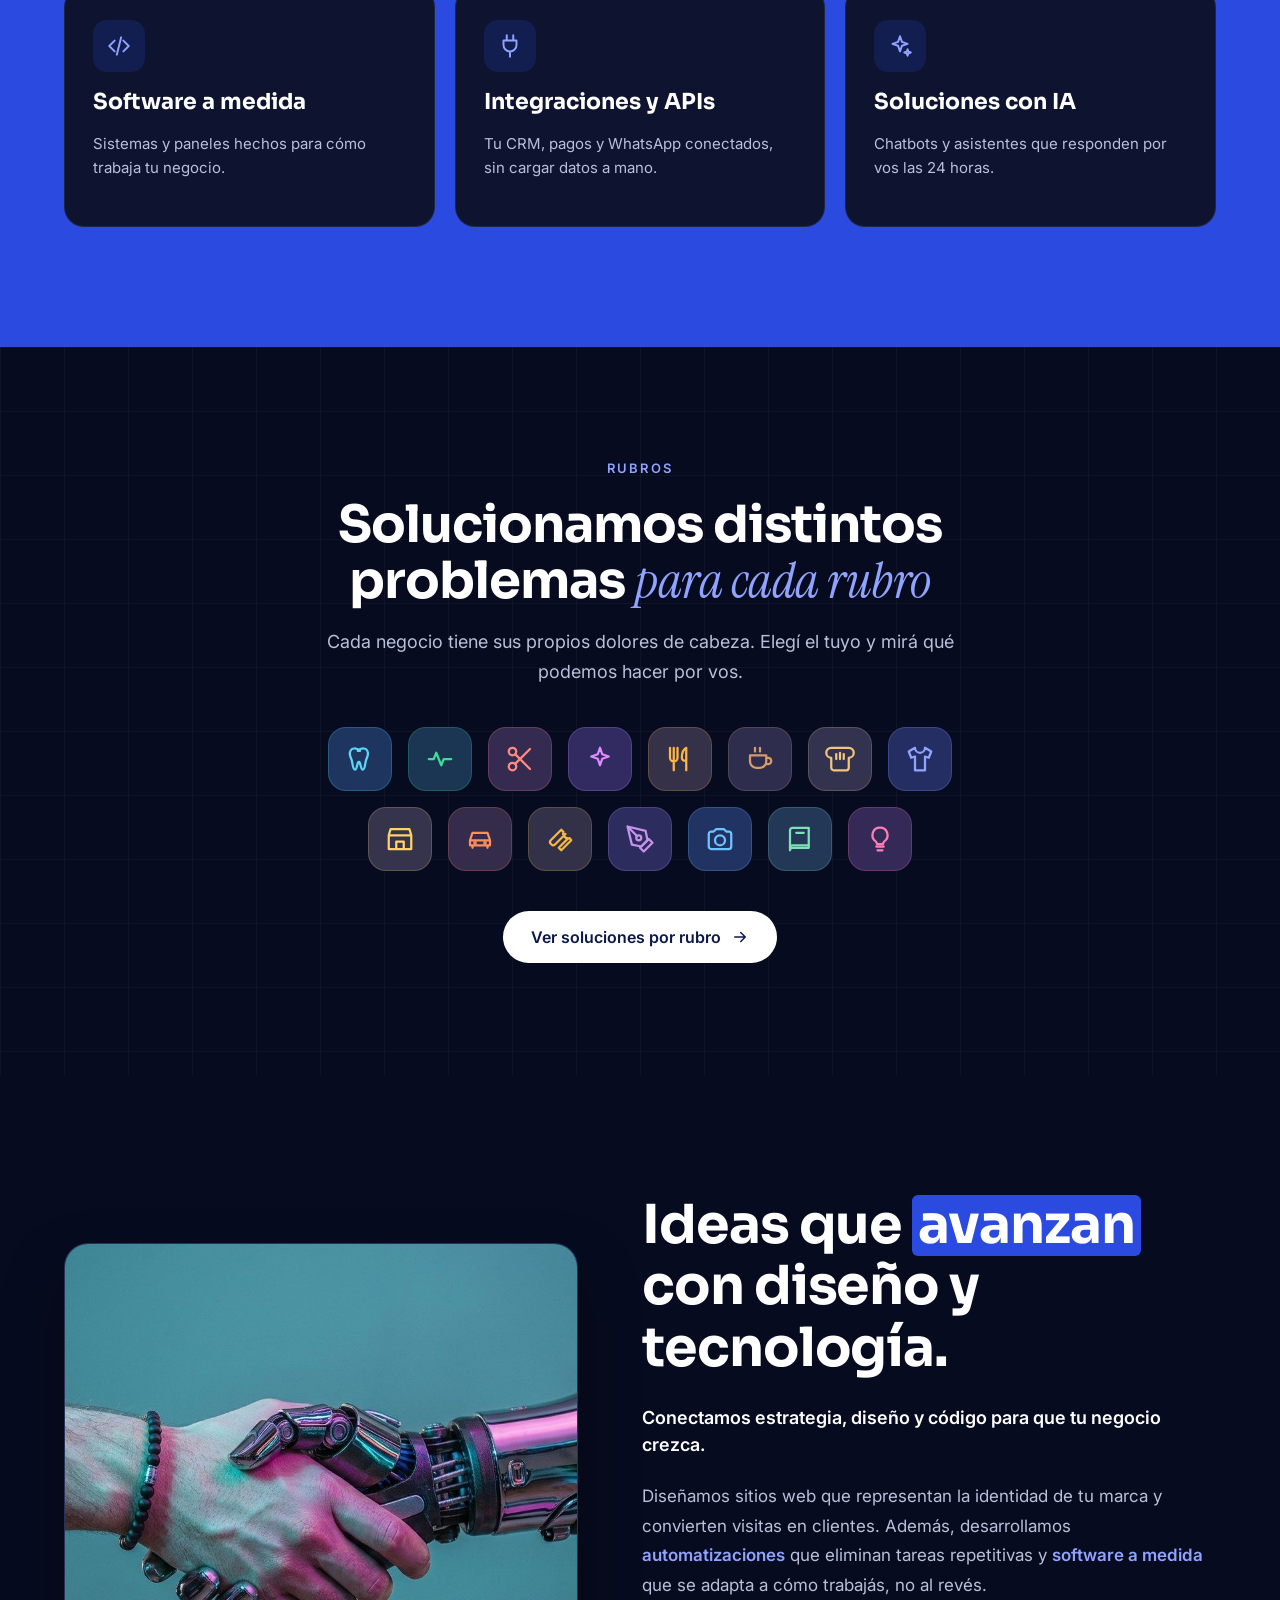
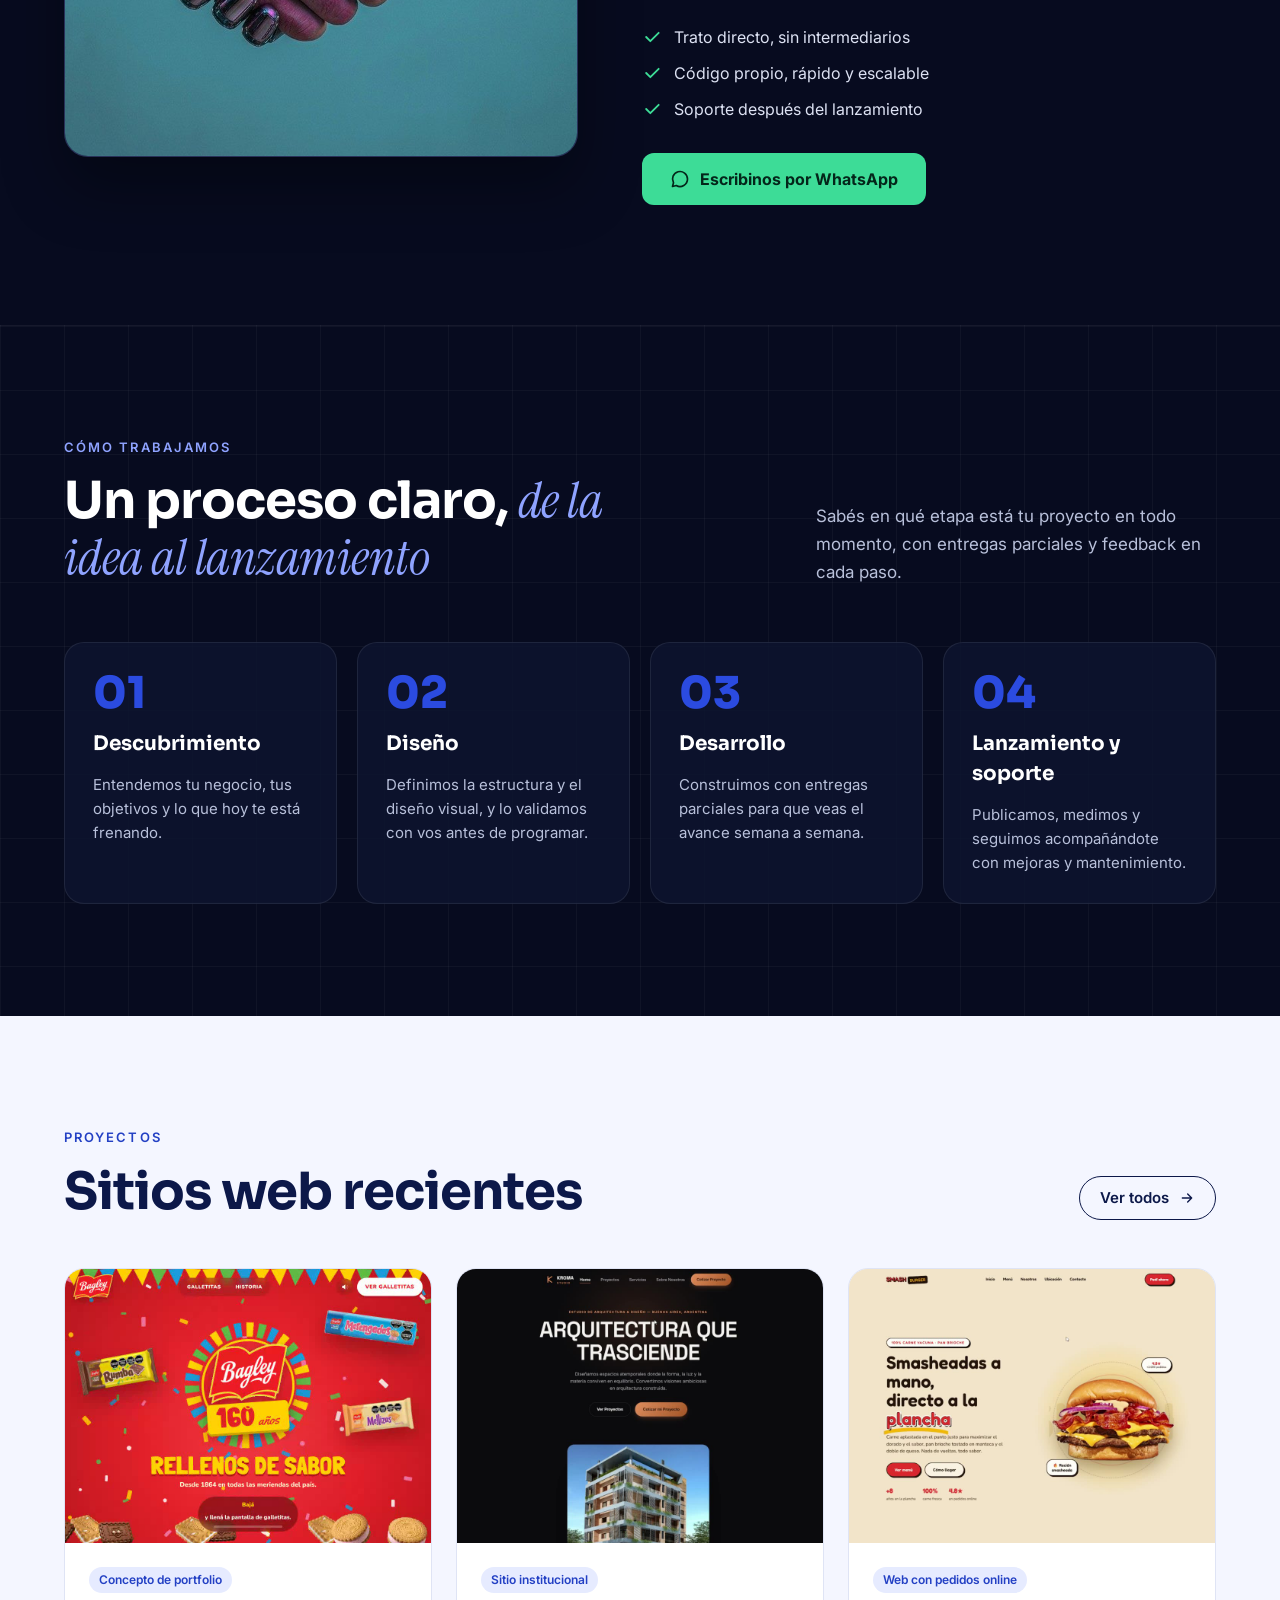
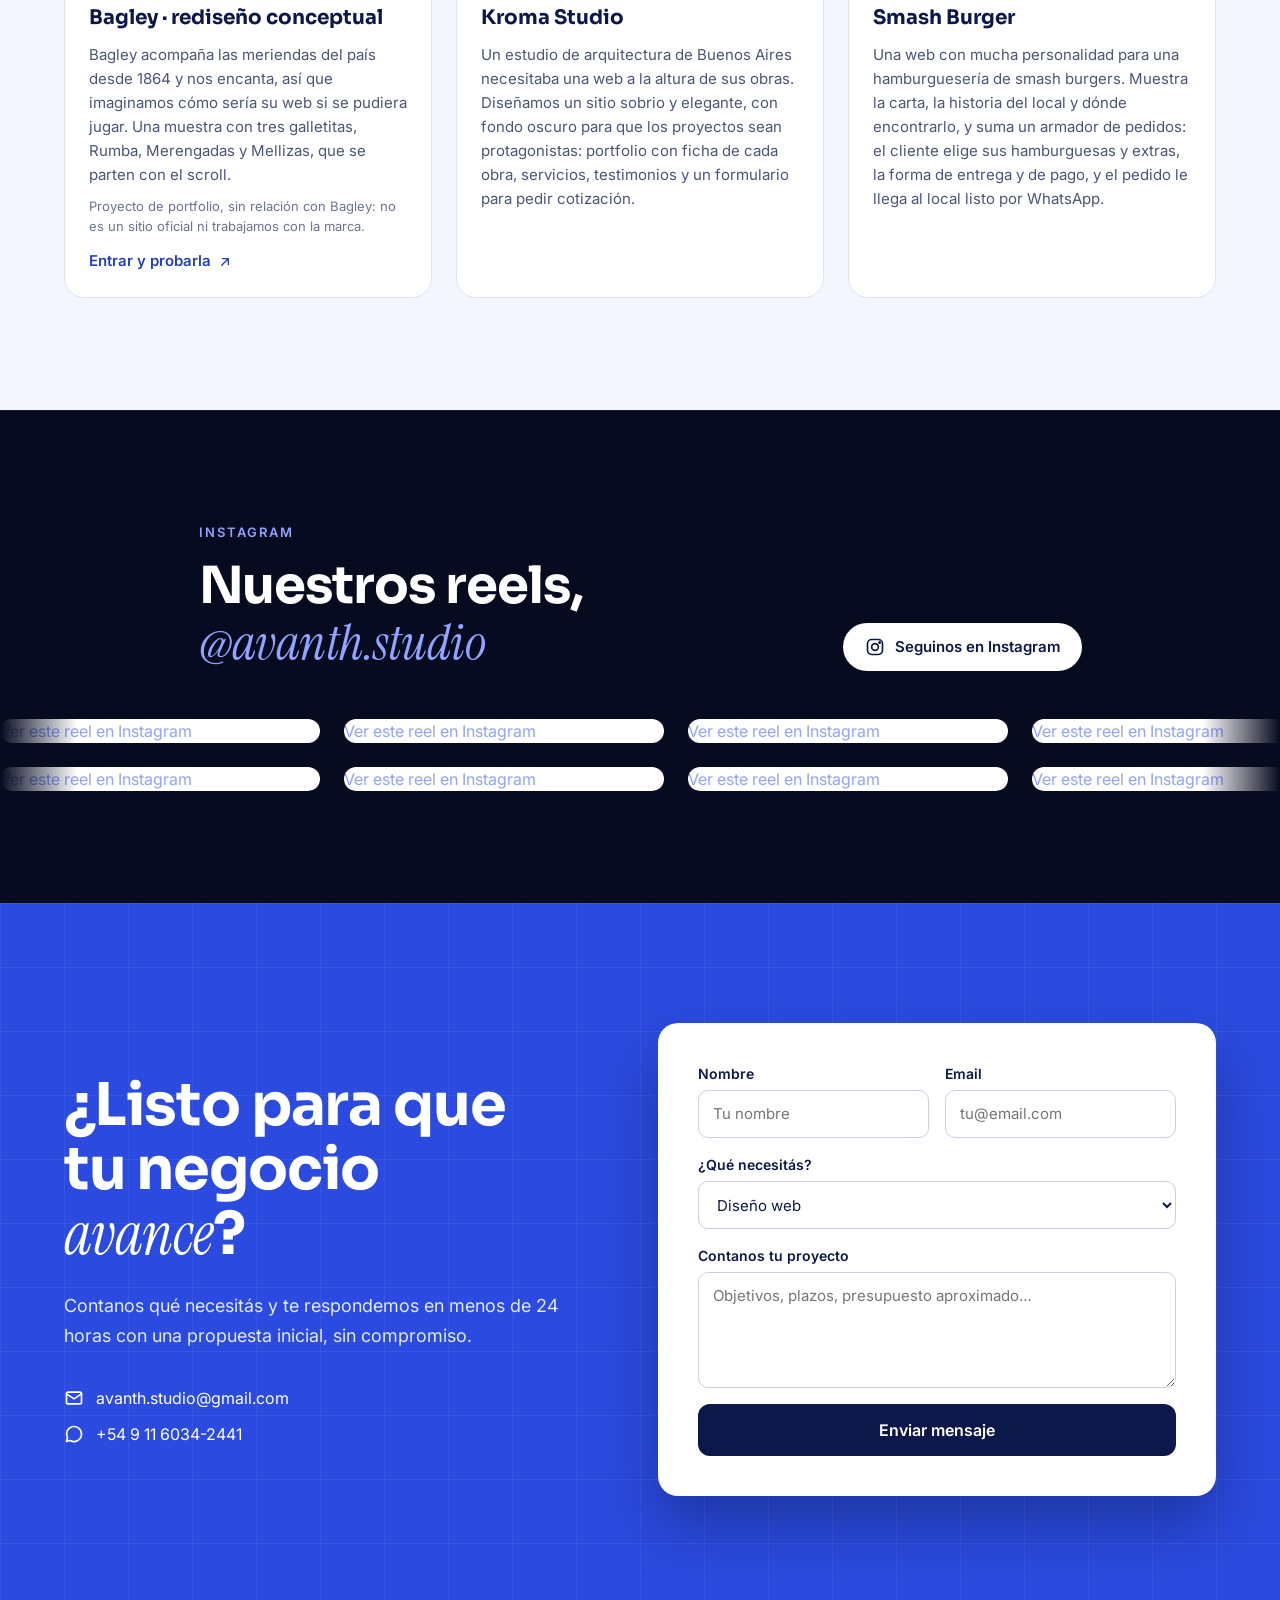
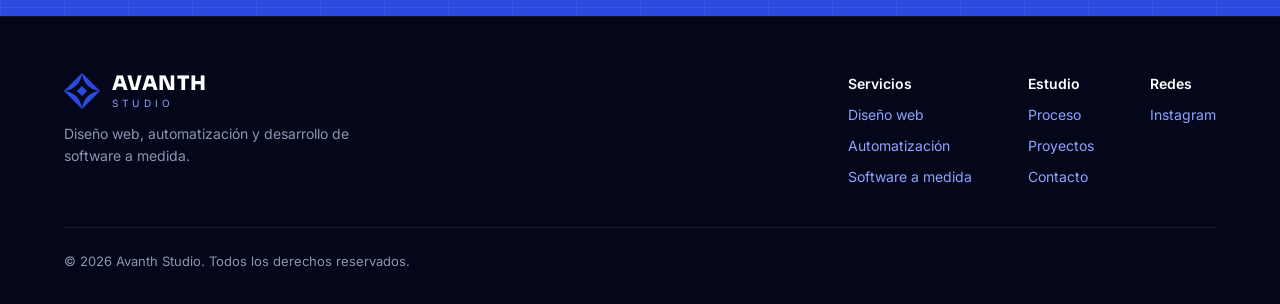
==== commit 2b31c157: "Separar cafeterías y panaderías en dos rubros Co-Authored-By: Claude Opus 5.5 <noreply@anthropic.com" ====
--- a/index.html
+++ b/index.html
@@ -226,7 +226,8 @@
           <a class="rubro-icon" href="rubros.html#peluquerias" style="--c: #FF8A80" aria-label="Peluquerías y barberías" title="Peluquerías y barberías"><svg viewBox="0 0 24 24" fill="none" stroke="currentColor" stroke-width="1.8" stroke-linecap="round" stroke-linejoin="round" aria-hidden="true"><circle cx="6" cy="6" r="3"/><circle cx="6" cy="18" r="3"/><path d="M8.1 8.1L20 20M8.1 15.9L20 4"/></svg></a>
           <a class="rubro-icon" href="rubros.html#estetica" style="--c: #E08CFF" aria-label="Centros de estética" title="Centros de estética"><svg viewBox="0 0 24 24" fill="none" stroke="currentColor" stroke-width="1.8" stroke-linecap="round" stroke-linejoin="round" aria-hidden="true"><path d="M12 3l1.8 5.2L19 10l-5.2 1.8L12 17l-1.8-5.2L5 10l5.2-1.8L12 3z"/></svg></a>
           <a class="rubro-icon" href="rubros.html#gastronomia" style="--c: #FFB547" aria-label="Restaurantes y delivery" title="Restaurantes y delivery"><svg viewBox="0 0 24 24" fill="none" stroke="currentColor" stroke-width="1.8" stroke-linecap="round" stroke-linejoin="round" aria-hidden="true"><path d="M4 3v8a3 3 0 0 0 6 0V3M7 3v18M17 21V3c-2 1-3.5 4-3.5 8 0 1.7.8 2.5 3.5 2.5"/></svg></a>
-          <a class="rubro-icon" href="rubros.html#cafeterias" style="--c: #E0A872" aria-label="Cafeterías y panaderías" title="Cafeterías y panaderías"><svg viewBox="0 0 24 24" fill="none" stroke="currentColor" stroke-width="1.8" stroke-linecap="round" stroke-linejoin="round" aria-hidden="true"><path d="M4 9h13v5a5 5 0 0 1-5 5H9a5 5 0 0 1-5-5V9zM17 11h1.5a2.5 2.5 0 0 1 0 5H17M8 3v3M12 3v3"/></svg></a>
+          <a class="rubro-icon" href="rubros.html#cafeterias" style="--c: #D69A6B" aria-label="Cafeterías" title="Cafeterías"><svg viewBox="0 0 24 24" fill="none" stroke="currentColor" stroke-width="1.8" stroke-linecap="round" stroke-linejoin="round" aria-hidden="true"><path d="M4 9h13v5a5 5 0 0 1-5 5H9a5 5 0 0 1-5-5V9zM17 11h1.5a2.5 2.5 0 0 1 0 5H17M8 3v3M12 3v3"/></svg></a>
+          <a class="rubro-icon" href="rubros.html#panaderias" style="--c: #F2C57C" aria-label="Panaderías" title="Panaderías"><svg viewBox="0 0 24 24" fill="none" stroke="currentColor" stroke-width="1.8" stroke-linecap="round" stroke-linejoin="round" aria-hidden="true"><path d="M5 11a4 4 0 0 1 0-8h14a4 4 0 0 1 0 8v8a2 2 0 0 1-2 2H7a2 2 0 0 1-2-2v-8z"/><path d="M9 8v4M12 7v5M15 8v4"/></svg></a>
           <a class="rubro-icon" href="rubros.html#ropa" style="--c: #8FA3FF" aria-label="Tiendas de ropa" title="Tiendas de ropa"><svg viewBox="0 0 24 24" fill="none" stroke="currentColor" stroke-width="1.8" stroke-linecap="round" stroke-linejoin="round" aria-hidden="true"><path d="M8 3l-5 3 2 5 3-1v11h8V10l3 1 2-5-5-3a4 4 0 0 1-8 0z"/></svg></a>
           <a class="rubro-icon" href="rubros.html#comercios" style="--c: #FFD166" aria-label="Comercios de barrio" title="Comercios de barrio"><svg viewBox="0 0 24 24" fill="none" stroke="currentColor" stroke-width="1.8" stroke-linecap="round" stroke-linejoin="round" aria-hidden="true"><path d="M3 9l1.5-5h15L21 9M3 9v11h18V9M3 9h18M9 20v-6h6v6"/></svg></a>
           <a class="rubro-icon" href="rubros.html#taller" style="--c: #FF8F5A" aria-label="Talleres mecánicos" title="Talleres mecánicos"><svg viewBox="0 0 24 24" fill="none" stroke="currentColor" stroke-width="1.8" stroke-linecap="round" stroke-linejoin="round" aria-hidden="true"><path d="M5 17h14M6 17v2M18 17v2M4 13l2-6h12l2 6v4H4v-4zM4 13h16"/><circle cx="8" cy="15" r=".6"/><circle cx="16" cy="15" r=".6"/></svg></a>
--- a/styles.css
+++ b/styles.css
@@ -255,7 +255,7 @@
 .rubros-teaser { padding: 112px 0; }
 .rubros-teaser .container { display: flex; flex-direction: column; align-items: center; gap: 40px; }
 
-.rubro-icons { display: grid; grid-template-columns: repeat(7, 64px); gap: 16px; justify-content: center; }
+.rubro-icons { display: flex; flex-wrap: wrap; justify-content: center; gap: 16px; max-width: 624px; }
 .rubro-icon {
   width: 64px; height: 64px; border-radius: 18px; display: flex; align-items: center; justify-content: center;
   color: var(--c); background: color-mix(in srgb, var(--c) 14%, #141B48); border: 1px solid color-mix(in srgb, var(--c) 22%, transparent);
@@ -591,9 +591,9 @@
   .services .container { gap: 40px; }
   .rubros-teaser .container { gap: 28px; }
   .rubros-teaser .btn { align-self: stretch; }
-  .rubro-icons { grid-template-columns: repeat(7, minmax(0, 44px)); gap: 8px; }
-  .rubro-icon { width: auto; height: auto; aspect-ratio: 1; border-radius: 12px; }
-  .rubro-icon svg { width: 22px; height: 22px; }
+  .rubro-icons { gap: 6px; max-width: 346px; }
+  .rubro-icon { width: 38px; height: 38px; border-radius: 11px; }
+  .rubro-icon svg { width: 20px; height: 20px; }
     .rubros-page { padding: 28px 0 72px; }
   .rubros-page .container { gap: 36px; }
   .rubro-groups { gap: 32px; }
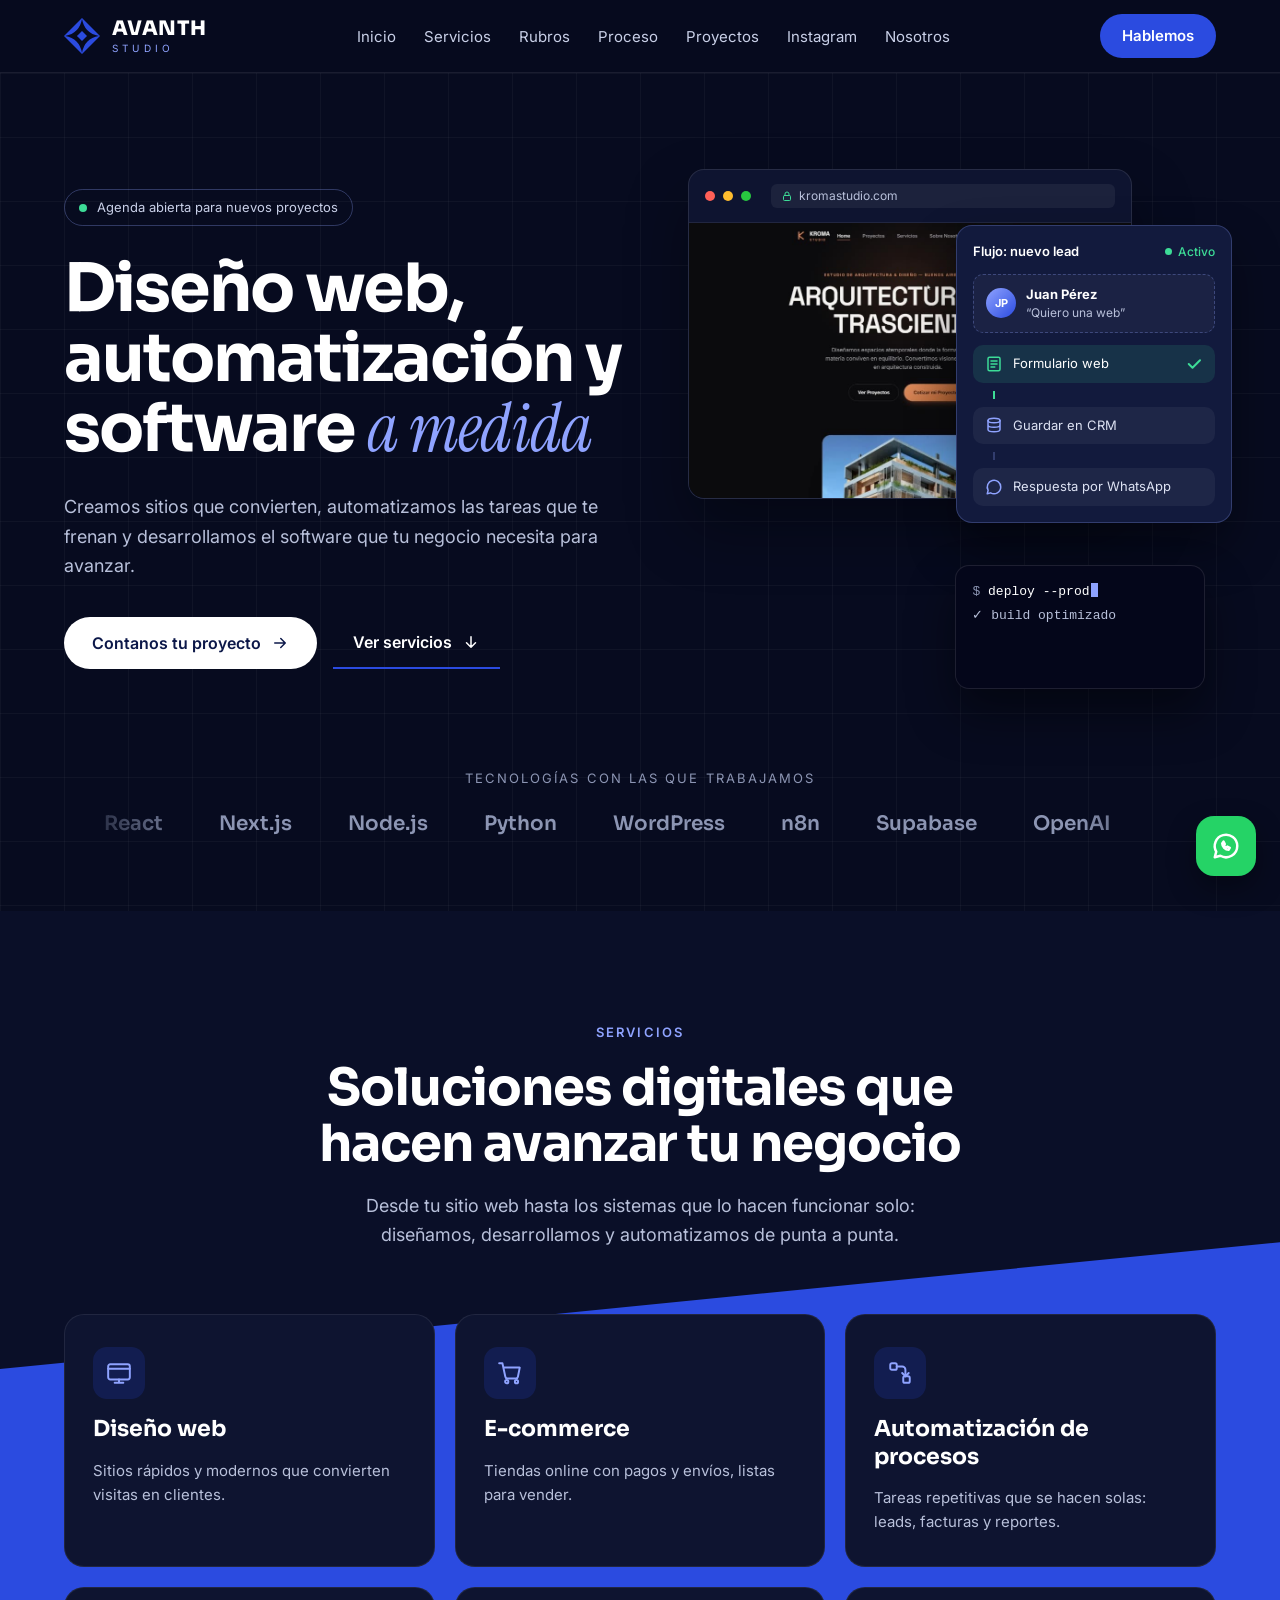
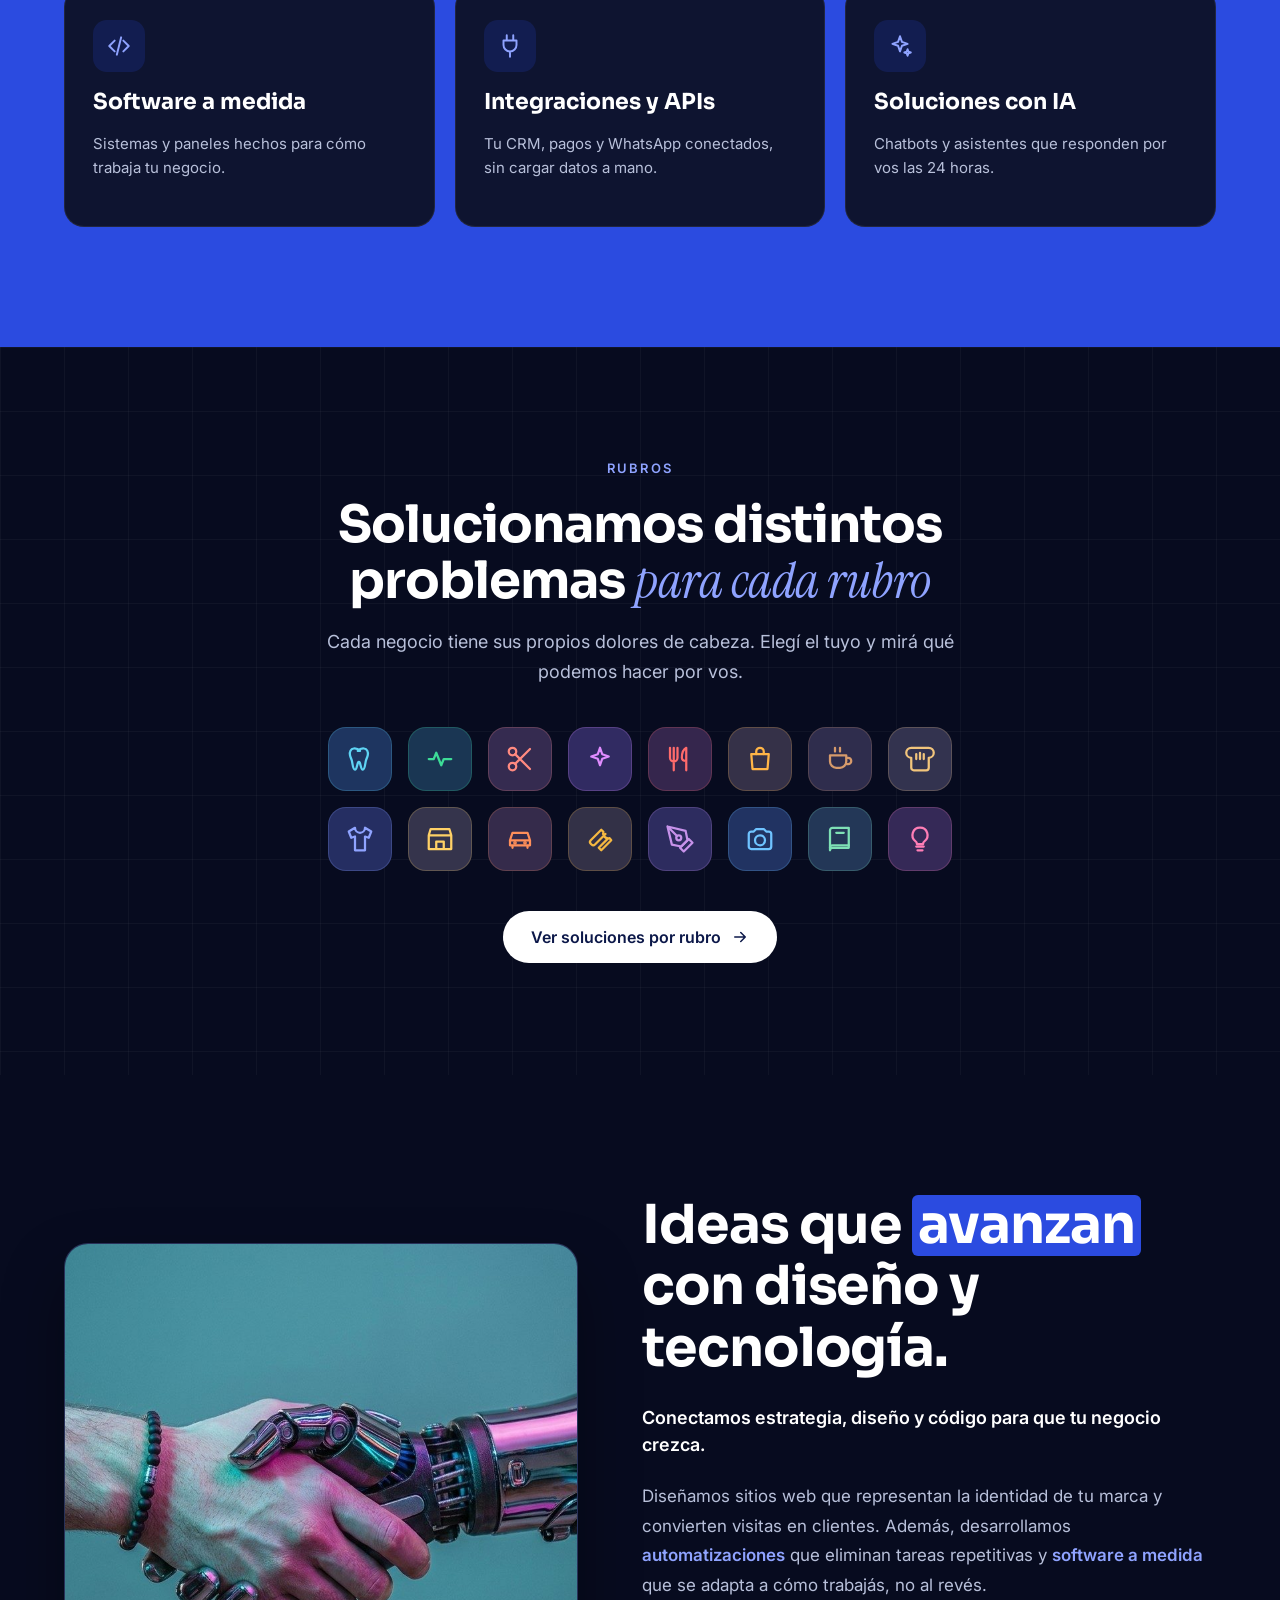
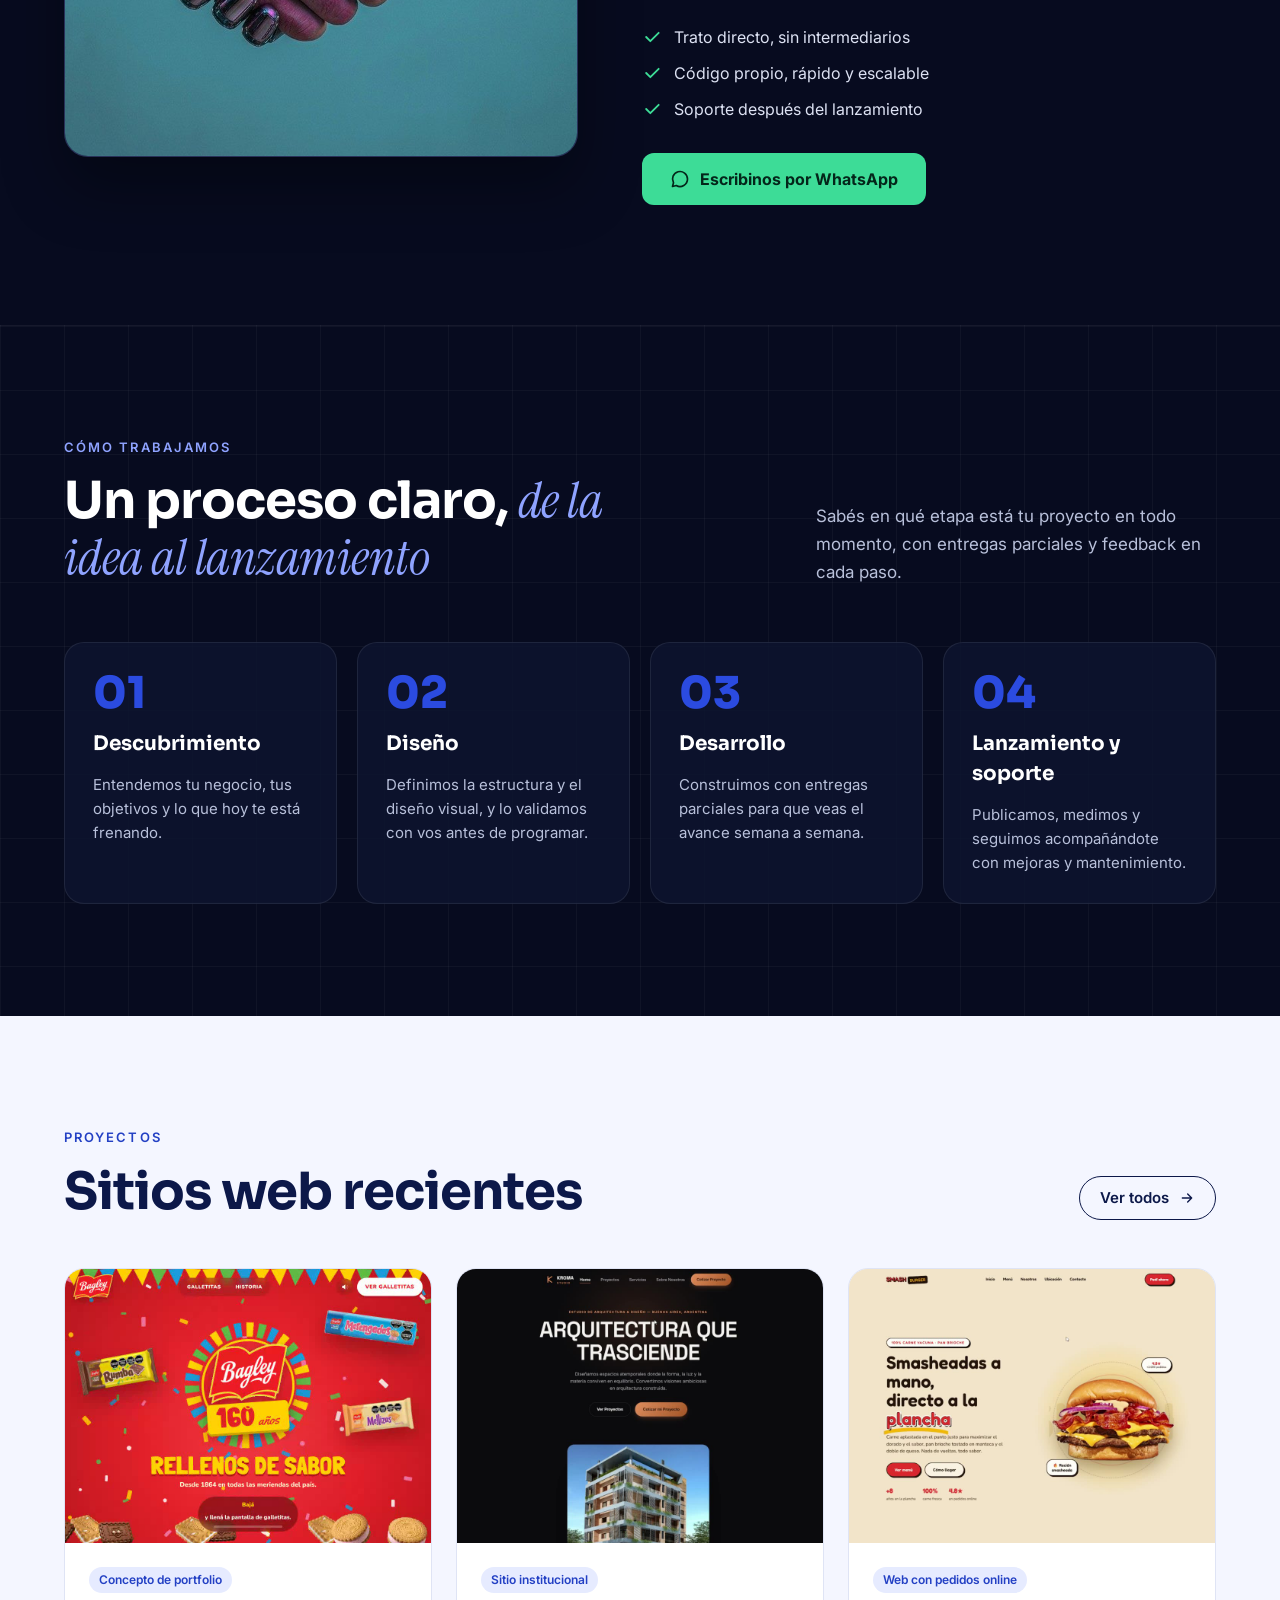
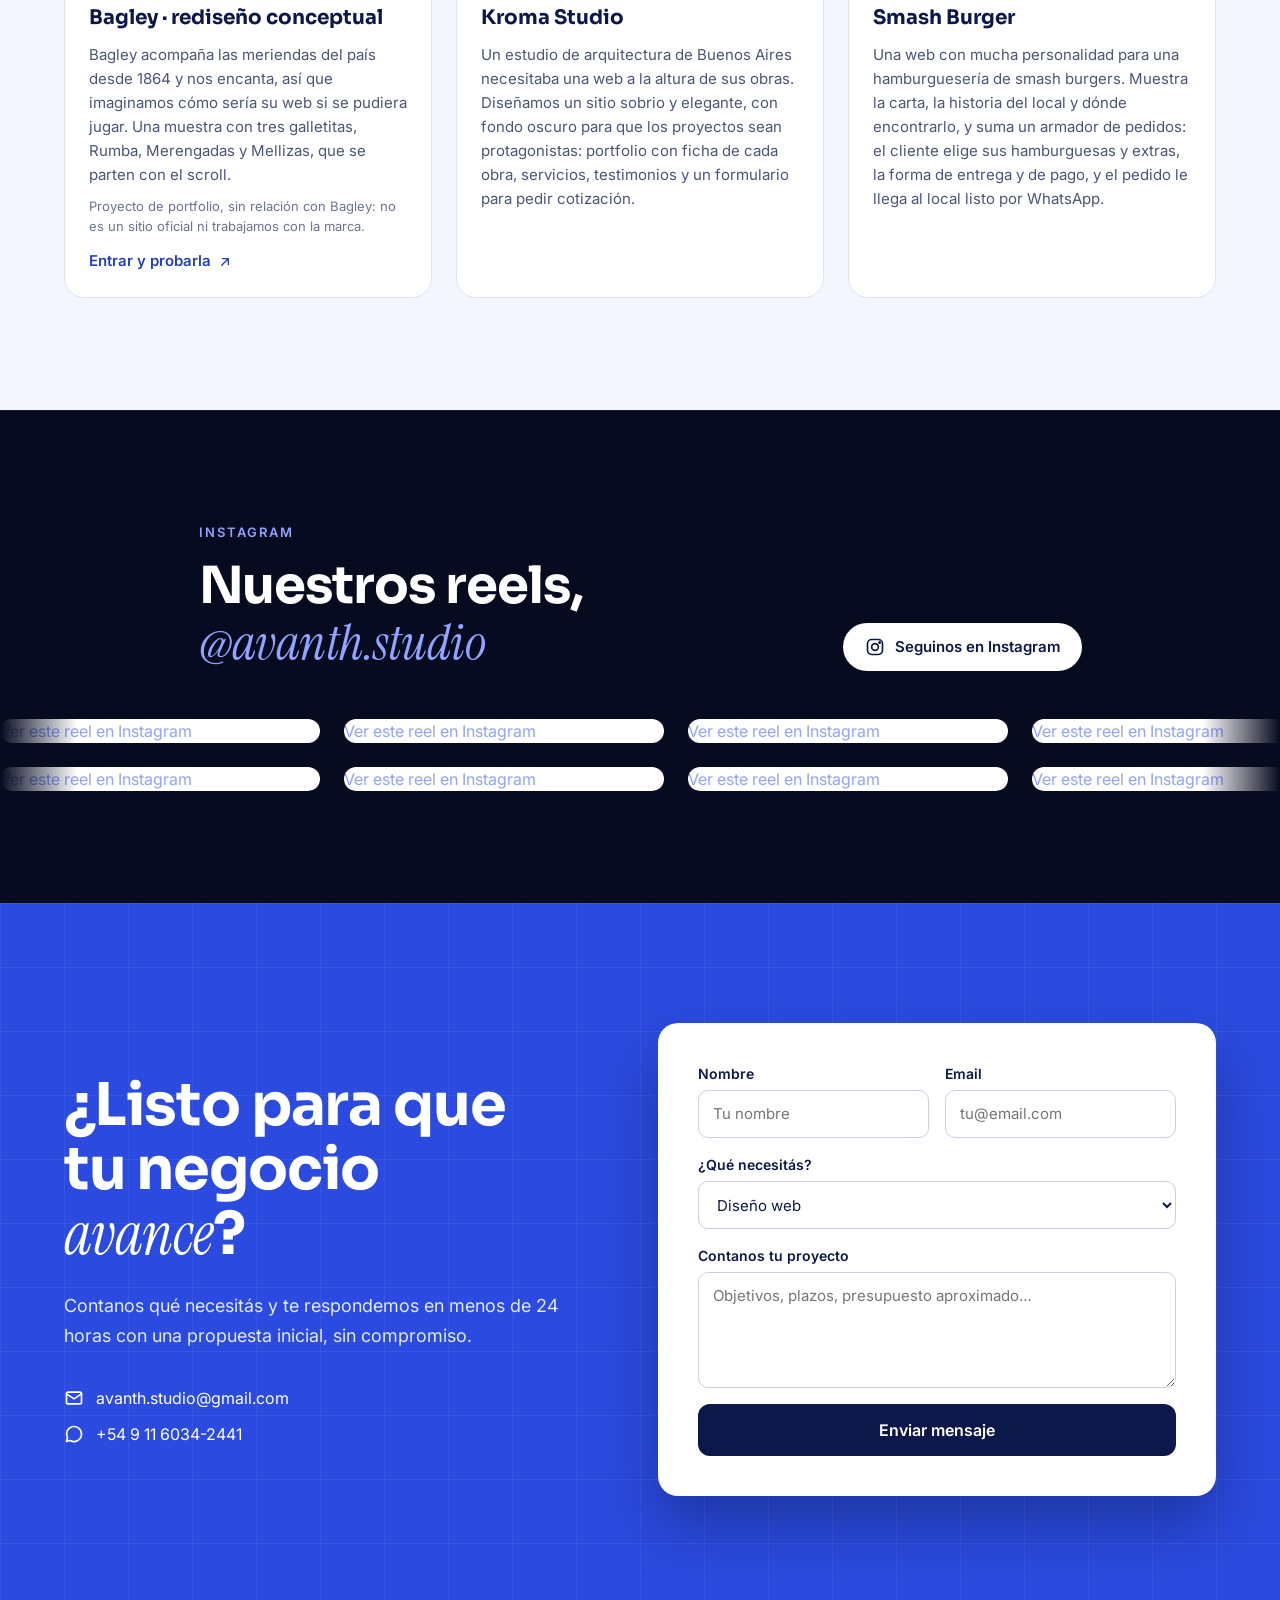
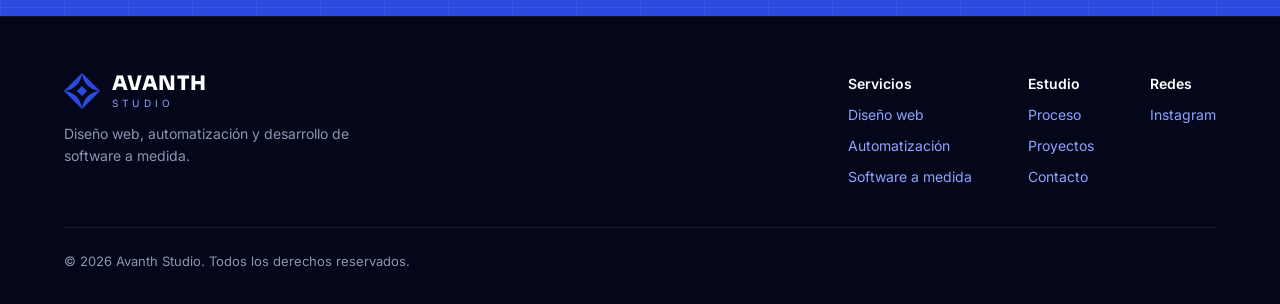
==== commit 80c054a1: "Separar restaurantes y delivery en dos rubros Co-Authored-By: Claude Opus 5.5 <noreply@anthropic.com" ====
--- a/index.html
+++ b/index.html
@@ -225,7 +225,8 @@
           <a class="rubro-icon" href="rubros.html#salud" style="--c: #3DDC97" aria-label="Consultorios médicos y kinesiología" title="Consultorios médicos y kinesiología"><svg viewBox="0 0 24 24" fill="none" stroke="currentColor" stroke-width="1.8" stroke-linecap="round" stroke-linejoin="round" aria-hidden="true"><path d="M3 12h4l2-5 4 10 2-5h6"/></svg></a>
           <a class="rubro-icon" href="rubros.html#peluquerias" style="--c: #FF8A80" aria-label="Peluquerías y barberías" title="Peluquerías y barberías"><svg viewBox="0 0 24 24" fill="none" stroke="currentColor" stroke-width="1.8" stroke-linecap="round" stroke-linejoin="round" aria-hidden="true"><circle cx="6" cy="6" r="3"/><circle cx="6" cy="18" r="3"/><path d="M8.1 8.1L20 20M8.1 15.9L20 4"/></svg></a>
           <a class="rubro-icon" href="rubros.html#estetica" style="--c: #E08CFF" aria-label="Centros de estética" title="Centros de estética"><svg viewBox="0 0 24 24" fill="none" stroke="currentColor" stroke-width="1.8" stroke-linecap="round" stroke-linejoin="round" aria-hidden="true"><path d="M12 3l1.8 5.2L19 10l-5.2 1.8L12 17l-1.8-5.2L5 10l5.2-1.8L12 3z"/></svg></a>
-          <a class="rubro-icon" href="rubros.html#gastronomia" style="--c: #FFB547" aria-label="Restaurantes y delivery" title="Restaurantes y delivery"><svg viewBox="0 0 24 24" fill="none" stroke="currentColor" stroke-width="1.8" stroke-linecap="round" stroke-linejoin="round" aria-hidden="true"><path d="M4 3v8a3 3 0 0 0 6 0V3M7 3v18M17 21V3c-2 1-3.5 4-3.5 8 0 1.7.8 2.5 3.5 2.5"/></svg></a>
+          <a class="rubro-icon" href="rubros.html#restaurantes" style="--c: #FF6B6B" aria-label="Restaurantes" title="Restaurantes"><svg viewBox="0 0 24 24" fill="none" stroke="currentColor" stroke-width="1.8" stroke-linecap="round" stroke-linejoin="round" aria-hidden="true"><path d="M4 3v8a3 3 0 0 0 6 0V3M7 3v18M17 21V3c-2 1-3.5 4-3.5 8 0 1.7.8 2.5 3.5 2.5"/></svg></a>
+          <a class="rubro-icon" href="rubros.html#gastronomia" style="--c: #FFB547" aria-label="Delivery y take away" title="Delivery y take away"><svg viewBox="0 0 24 24" fill="none" stroke="currentColor" stroke-width="1.8" stroke-linecap="round" stroke-linejoin="round" aria-hidden="true"><path d="M5 8h14l-1 12H6L5 8z"/><path d="M9 8V6a3 3 0 0 1 6 0v2"/></svg></a>
           <a class="rubro-icon" href="rubros.html#cafeterias" style="--c: #D69A6B" aria-label="Cafeterías" title="Cafeterías"><svg viewBox="0 0 24 24" fill="none" stroke="currentColor" stroke-width="1.8" stroke-linecap="round" stroke-linejoin="round" aria-hidden="true"><path d="M4 9h13v5a5 5 0 0 1-5 5H9a5 5 0 0 1-5-5V9zM17 11h1.5a2.5 2.5 0 0 1 0 5H17M8 3v3M12 3v3"/></svg></a>
           <a class="rubro-icon" href="rubros.html#panaderias" style="--c: #F2C57C" aria-label="Panaderías" title="Panaderías"><svg viewBox="0 0 24 24" fill="none" stroke="currentColor" stroke-width="1.8" stroke-linecap="round" stroke-linejoin="round" aria-hidden="true"><path d="M5 11a4 4 0 0 1 0-8h14a4 4 0 0 1 0 8v8a2 2 0 0 1-2 2H7a2 2 0 0 1-2-2v-8z"/><path d="M9 8v4M12 7v5M15 8v4"/></svg></a>
           <a class="rubro-icon" href="rubros.html#ropa" style="--c: #8FA3FF" aria-label="Tiendas de ropa" title="Tiendas de ropa"><svg viewBox="0 0 24 24" fill="none" stroke="currentColor" stroke-width="1.8" stroke-linecap="round" stroke-linejoin="round" aria-hidden="true"><path d="M8 3l-5 3 2 5 3-1v11h8V10l3 1 2-5-5-3a4 4 0 0 1-8 0z"/></svg></a>
--- a/styles.css
+++ b/styles.css
@@ -598,10 +598,10 @@
   .rubros-page .container { gap: 36px; }
   .rubro-groups { gap: 32px; }
   .rubro-tiles { gap: 12px; }
-  .rubro-tile { padding: 16px; gap: 8px; }
+  .rubro-tile { padding: 14px; gap: 8px; }
   .rubro-tile-icon { width: 46px; height: 46px; border-radius: 12px; }
   .rubro-tile-icon svg { width: 24px; height: 24px; }
-  .rubro-tile-name { font-size: 17px; }
+  .rubro-tile-name { font-size: 16px; }
   .rubro-tile-more { font-size: 14px; }
   .rubro-sheet { width: 100%; max-width: 100%; margin: auto 0 0; max-height: 88dvh; border-radius: 24px 24px 0 0; border-bottom: 0; }
   .rubro-sheet-inner { padding: 24px 20px 28px; }
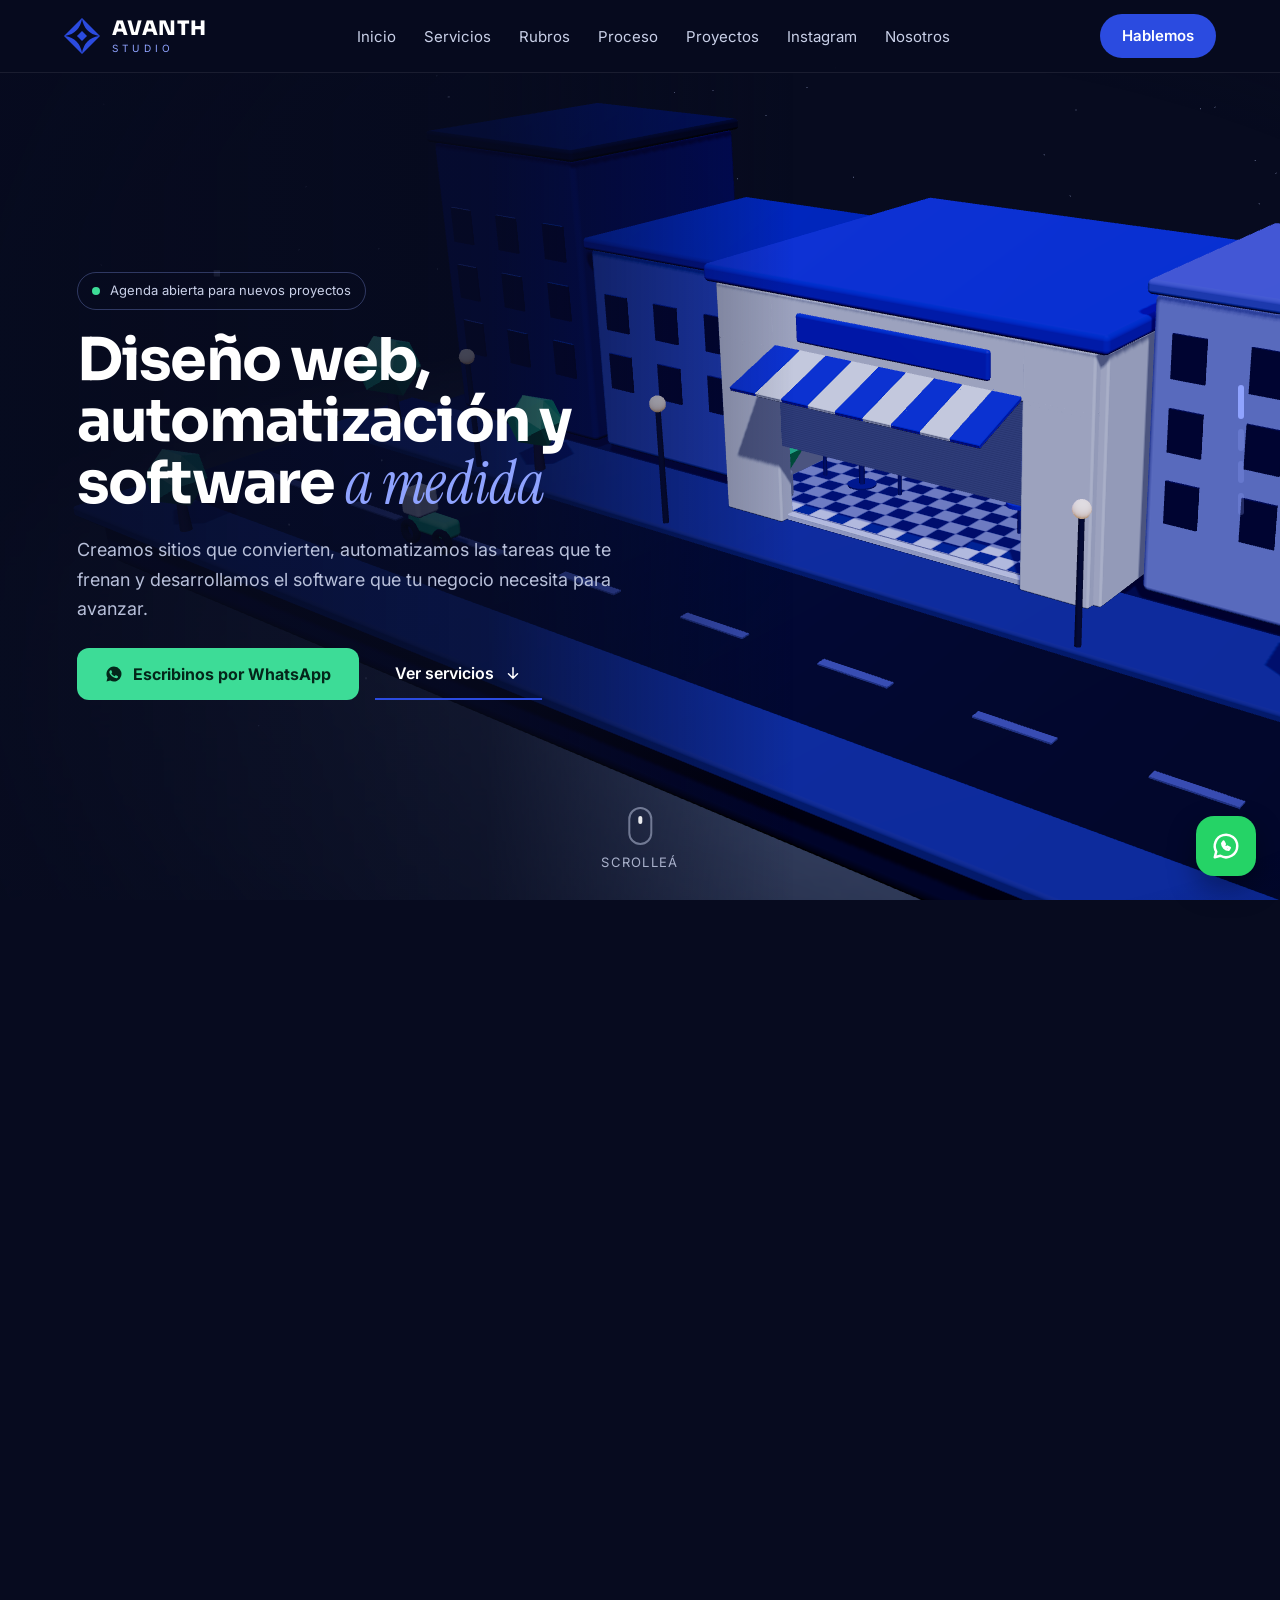
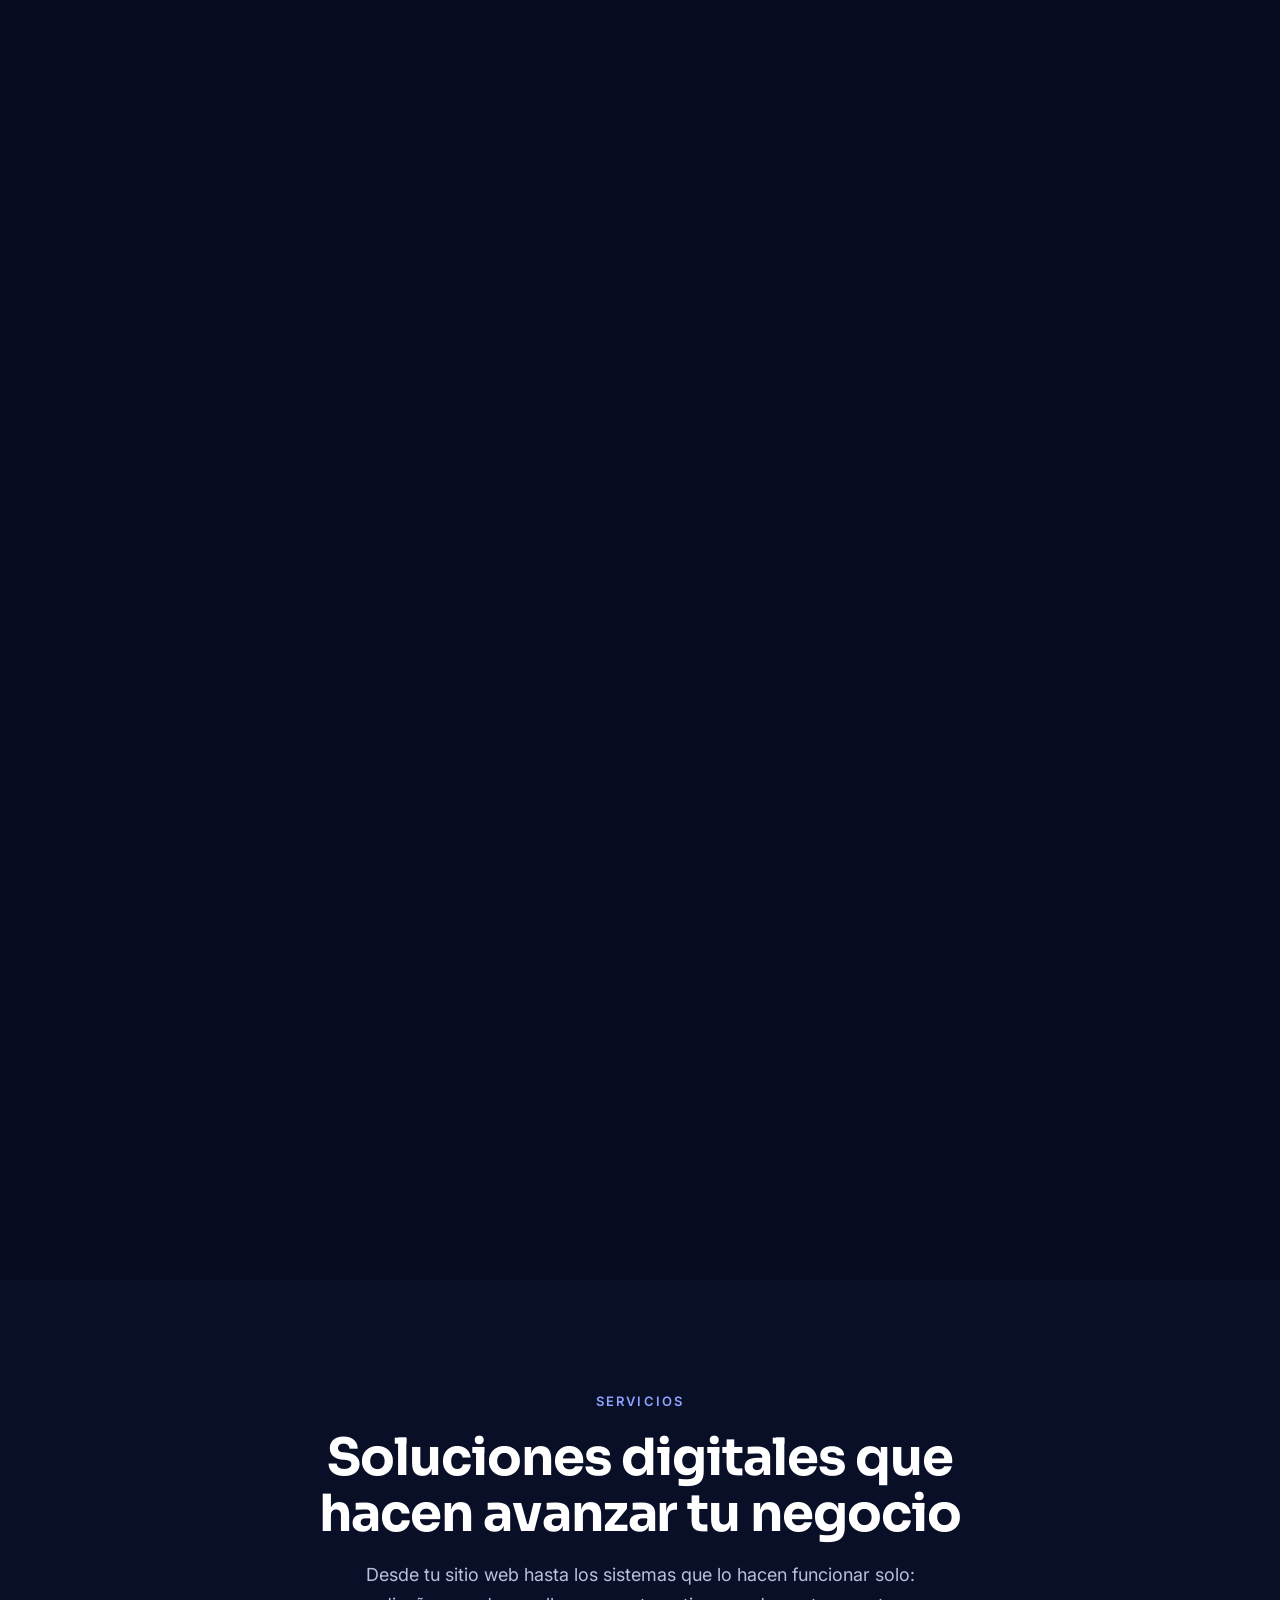
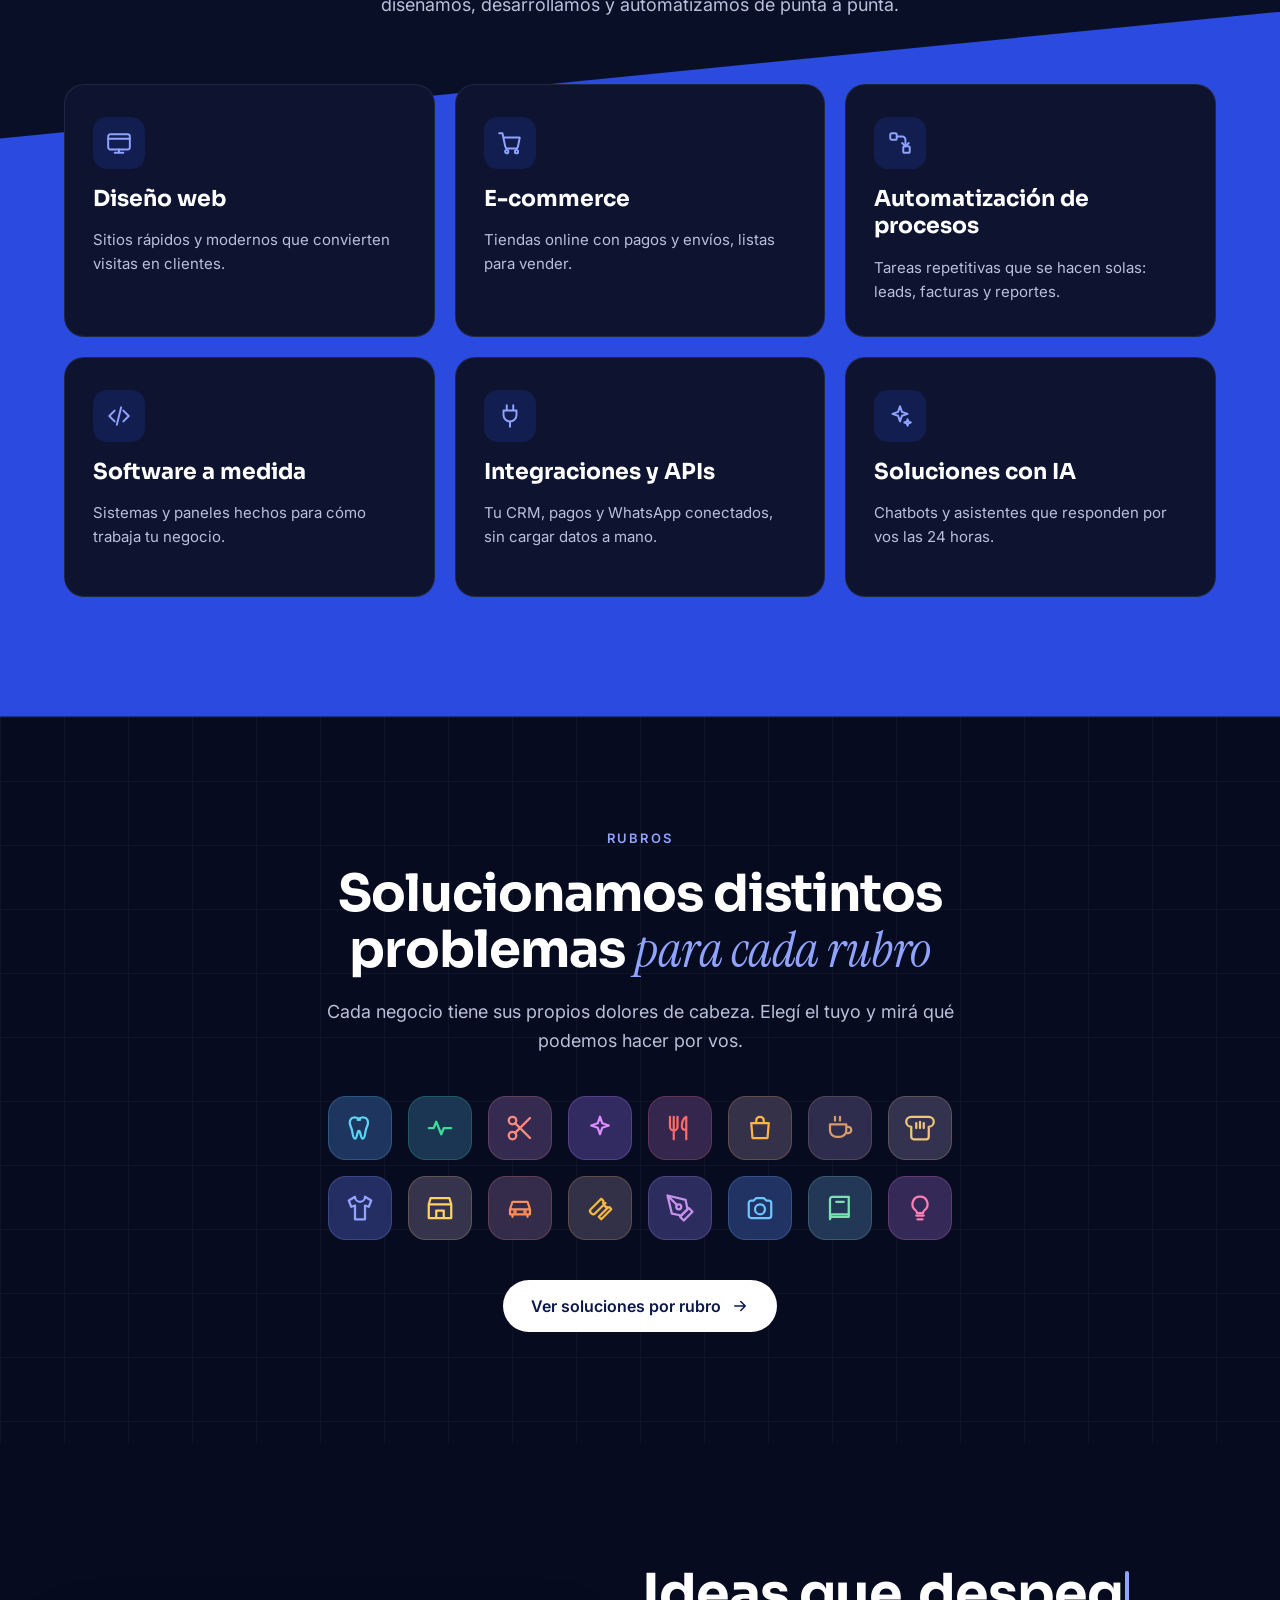
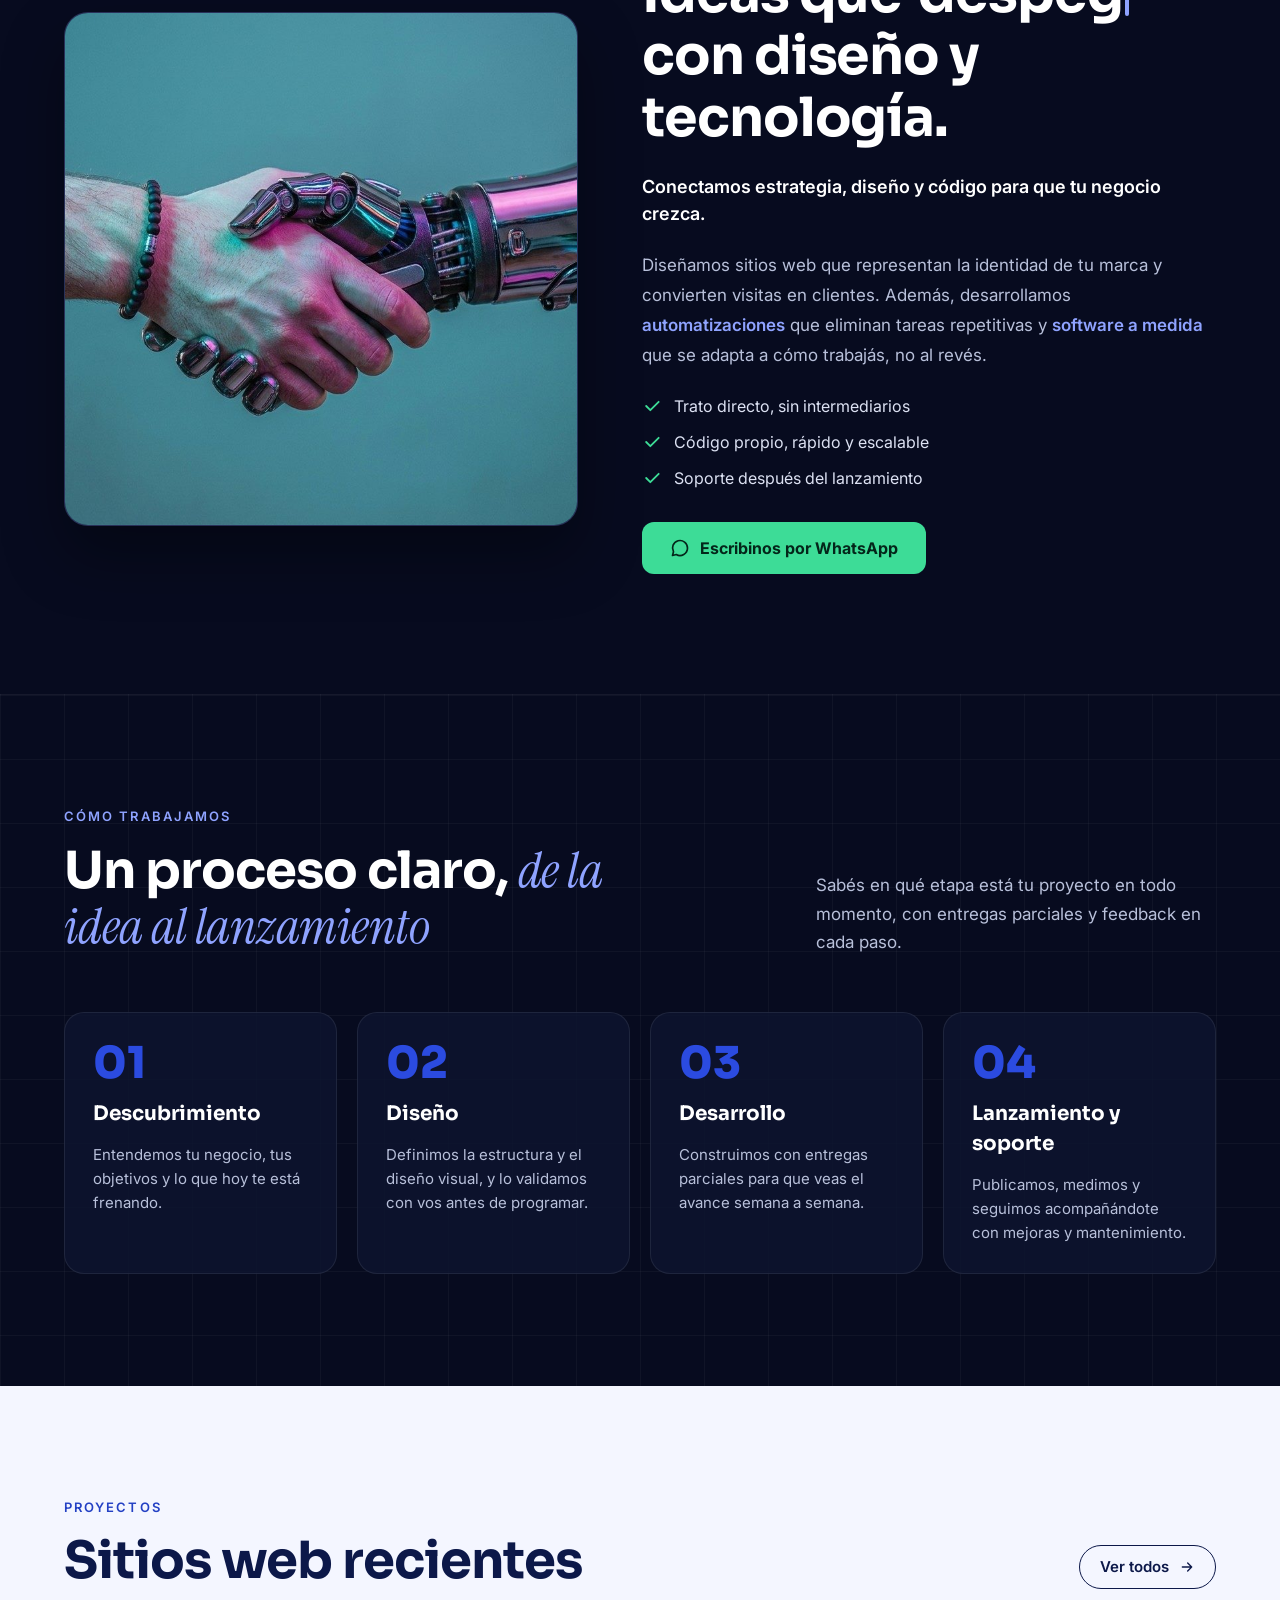
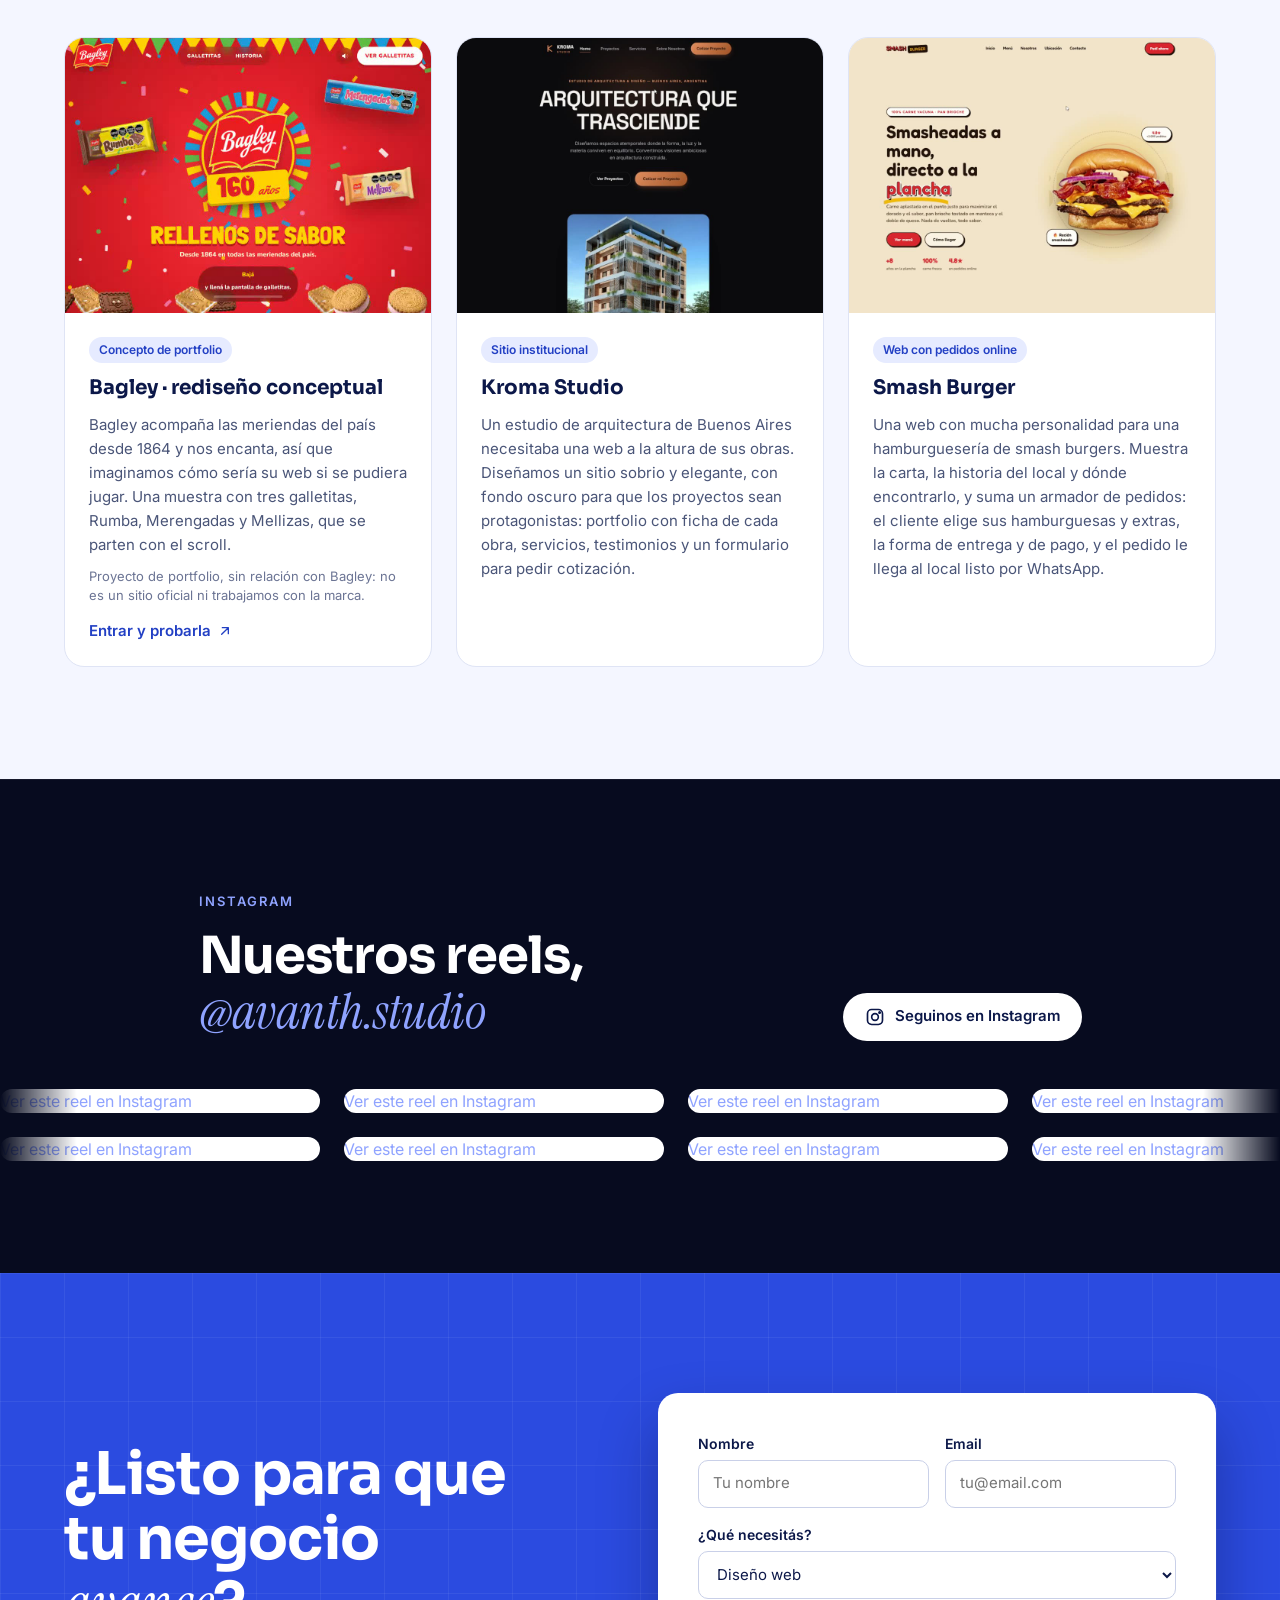
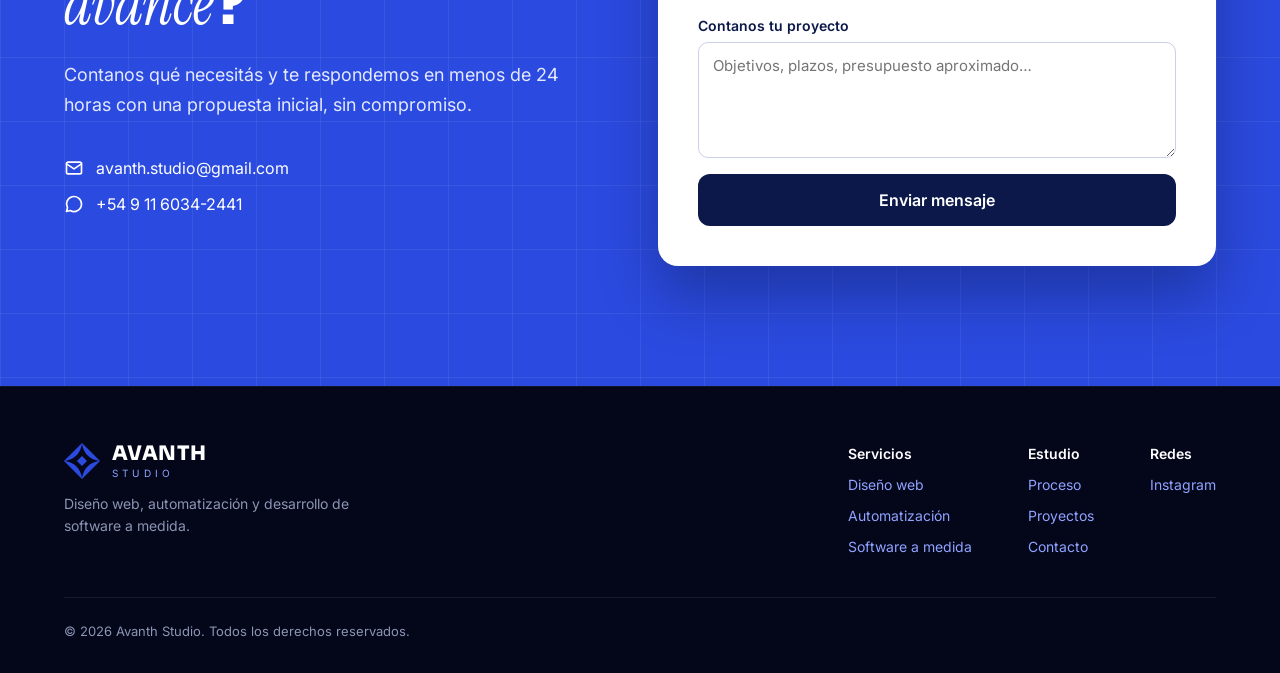
==== commit c40fc50d: "Hero 3D con recorrido por scroll Reemplaza el hero por una escena 3D (Three.js) que se recorre con e" ====
--- a/index.html
+++ b/index.html
@@ -55,107 +55,46 @@
   </header>
 
   <main>
-    <!-- HERO -->
-    <section id="inicio" class="hero grid-bg">
-      <div class="container">
-        <div class="hero-grid">
-          <div class="hero-copy">
-            <span class="badge"><span class="dot dot-pulse"></span>Agenda abierta para nuevos proyectos</span>
-            <h1>Diseño web, automatización y software <span class="serif">a medida</span></h1>
-            <p class="lead">Creamos sitios que convierten, automatizamos las tareas que te frenan y desarrollamos el software que tu negocio necesita para avanzar.</p>
-            <div class="hero-actions">
-              <a href="#contacto" class="btn btn-white">Contanos tu proyecto
-                <svg viewBox="0 0 24 24" fill="none" stroke="currentColor" stroke-width="2" stroke-linecap="round" stroke-linejoin="round" aria-hidden="true"><path d="M5 12h14M13 6l6 6-6 6"/></svg>
-              </a>
-              <a href="#servicios" class="btn btn-link">Ver servicios
-                <svg viewBox="0 0 24 24" fill="none" stroke="currentColor" stroke-width="2" stroke-linecap="round" stroke-linejoin="round" aria-hidden="true"><path d="M12 5v14M6 13l6 6 6-6"/></svg>
-              </a>
-            </div>
-          </div>
-
-          <div class="hero-visual" aria-hidden="true">
-            <div class="hv-layer" data-depth="10">
-              <div class="browser">
-                <div class="browser-bar">
-                  <span class="c" style="background:#FF5F57"></span>
-                  <span class="c" style="background:#FEBC2E"></span>
-                  <span class="c" style="background:#28C840"></span>
-                  <span class="browser-url"><svg viewBox="0 0 24 24" fill="none" stroke="currentColor" stroke-width="2" stroke-linecap="round" stroke-linejoin="round"><rect x="5" y="11" width="14" height="10" rx="2"/><path d="M8 11V8a4 4 0 0 1 8 0v3"/></svg><span class="browser-url-text">kromastudio.com</span></span>
-                </div>
-                <div class="browser-screens">
-                  <video class="browser-screen active" src="assets/proyectos/kroma-studio.mp4" poster="assets/proyectos/kroma-studio.jpg" data-url="kromastudio.com" muted loop playsinline preload="metadata"></video>
-                  <video class="browser-screen" src="assets/proyectos/smash-burger.mp4" poster="assets/proyectos/smash-burger.jpg" data-url="smashburger.com.ar" muted loop playsinline preload="none"></video>
-                  <video class="browser-screen" src="assets/proyectos/xv-matilda.mp4" poster="assets/proyectos/xv-matilda.jpg" data-url="xvmatilda.com" muted loop playsinline preload="none"></video>
-                </div>
-              </div>
-            </div>
-
-            <div class="hv-layer" data-depth="22">
-              <div class="flow-card">
-                <div class="flow-head">
-                  <span>Flujo: nuevo lead</span>
-                  <span class="flow-status"><span class="dot dot-pulse" style="width:7px;height:7px"></span>Activo</span>
-                </div>
-                <div class="flow-lead">
-                  <span class="flow-avatar">JP</span>
-                  <span><strong>Juan Pérez</strong><small>“Quiero una web”</small></span>
-                </div>
-                <div class="flow-steps">
-                  <div class="flow-step">
-                    <svg viewBox="0 0 24 24" fill="none" stroke="currentColor" stroke-width="2" stroke-linecap="round" stroke-linejoin="round"><rect x="4" y="3" width="16" height="18" rx="2"/><path d="M8 8h8M8 12h8M8 16h5"/></svg>
-                    Formulario web
-                    <svg class="flow-check" viewBox="0 0 24 24" fill="none" stroke="currentColor" stroke-width="2.6" stroke-linecap="round" stroke-linejoin="round"><path d="M5 12l5 5L20 7"/></svg>
-                  </div>
-                  <div class="flow-link"><span></span></div>
-                  <div class="flow-step">
-                    <svg viewBox="0 0 24 24" fill="none" stroke="currentColor" stroke-width="2" stroke-linecap="round" stroke-linejoin="round"><ellipse cx="12" cy="6" rx="8" ry="3"/><path d="M4 6v12c0 1.7 3.6 3 8 3s8-1.3 8-3V6M4 12c0 1.7 3.6 3 8 3s8-1.3 8-3"/></svg>
-                    Guardar en CRM
-                    <svg class="flow-check" viewBox="0 0 24 24" fill="none" stroke="currentColor" stroke-width="2.6" stroke-linecap="round" stroke-linejoin="round"><path d="M5 12l5 5L20 7"/></svg>
-                  </div>
-                  <div class="flow-link"><span></span></div>
-                  <div class="flow-step">
-                    <svg viewBox="0 0 24 24" fill="none" stroke="currentColor" stroke-width="2" stroke-linecap="round" stroke-linejoin="round"><path d="M21 12a9 9 0 0 1-13.5 7.8L3 21l1.2-4.5A9 9 0 1 1 21 12z"/></svg>
-                    Respuesta por WhatsApp
-                    <svg class="flow-check" viewBox="0 0 24 24" fill="none" stroke="currentColor" stroke-width="2.6" stroke-linecap="round" stroke-linejoin="round"><path d="M5 12l5 5L20 7"/></svg>
-                  </div>
-                </div>
-              </div>
-            </div>
-
-            <div class="hv-layer" data-depth="16">
-              <div class="terminal">
-                <div class="muted">$ <span class="white term-cmd"></span><span class="term-caret"></span></div>
-                <div class="term-line">✓ build optimizado</div>
-                <div class="term-line">✓ tests pasados</div>
-                <div class="term-line ok">● En producción</div>
-              </div>
-            </div>
-
-            <div class="hv-layer" data-depth="30">
-              <div class="notif">
-                <span class="notif-icon"><svg viewBox="0 0 24 24" fill="none" stroke="currentColor" stroke-width="2" stroke-linecap="round" stroke-linejoin="round"><path d="M21 12a9 9 0 0 1-13.5 7.8L3 21l1.2-4.5A9 9 0 1 1 21 12z"/></svg></span>
-                <span class="notif-body">
-                  <span class="notif-top"><strong>WhatsApp</strong><small>ahora</small></span>
-                  <span>Juan recibió respuesta en <strong>3 s</strong>. Lead guardado ✓</span>
-                </span>
-              </div>
-            </div>
-          </div>
-        </div>
-
-        <div class="tech">
-          <span class="tech-label">Tecnologías con las que trabajamos</span>
-          <div class="marquee">
-            <div class="marquee-track">
-              <ul class="tech-list">
-                <li>React</li><li>Next.js</li><li>Node.js</li><li>Python</li><li>WordPress</li><li>n8n</li><li>Supabase</li><li>OpenAI</li>
-              </ul>
-              <ul class="tech-list" aria-hidden="true">
-                <li>React</li><li>Next.js</li><li>Node.js</li><li>Python</li><li>WordPress</li><li>n8n</li><li>Supabase</li><li>OpenAI</li>
-              </ul>
-            </div>
-          </div>
-        </div>
+    <!-- HERO: recorrido 3D con scroll (assets/world/world.js) -->
+    <section id="inicio" class="sw-world">
+      <div class="sw-stage">
+        <canvas id="sw-gl" aria-hidden="true"></canvas>
+        <div class="sw-vignette" aria-hidden="true"></div><div class="sw-scrim" aria-hidden="true"></div>
+
+        <div class="sw-copy" id="sw-c0" data-in="-1" data-out="0.12">
+          <span class="badge"><span class="dot dot-pulse"></span>Agenda abierta para nuevos proyectos</span>
+          <h1>Diseño web, automatización y software <span class="serif">a medida</span></h1>
+          <p class="lead">Creamos sitios que convierten, automatizamos las tareas que te frenan y desarrollamos el software que tu negocio necesita para avanzar.</p>
+          <div class="sw-actions">
+            <a href="#contacto" class="btn btn-whatsapp" data-whatsapp><svg viewBox="0 0 24 24" fill="currentColor" aria-hidden="true"><path d="M12 2a10 10 0 0 0-8.6 15.1L2 22l5-1.3A10 10 0 1 0 12 2Zm5.6 14.1c-.2.7-1.4 1.3-2 1.4-.5.1-1.2.1-1.9-.1a17 17 0 0 1-1.7-.7 13.3 13.3 0 0 1-5.1-4.5c-.4-.5-1-1.6-1-2.8 0-1.3.6-1.9.9-2.2.2-.2.5-.3.7-.3h.5c.2 0 .4 0 .6.5l.8 2c.1.2.1.3 0 .5l-.3.5-.4.4c-.1.2-.3.3-.1.6.2.3.8 1.3 1.6 2 1.1 1 2.1 1.3 2.4 1.5.3.1.5.1.6-.1l.9-1.1c.2-.3.4-.2.6-.1l1.9.9c.3.1.5.2.5.3.1.2.1.7-.1 1.3Z"/></svg>Escribinos por WhatsApp</a>
+            <a href="#servicios" class="btn btn-link">Ver servicios <svg viewBox="0 0 24 24" fill="none" stroke="currentColor" stroke-width="2" stroke-linecap="round" stroke-linejoin="round" aria-hidden="true"><path d="M12 5v14M6 13l6 6 6-6"/></svg></a>
+          </div>
+        </div>
+
+        <div class="sw-copy sw-mid" data-in="0.30" data-out="0.52" aria-hidden="true">
+          <span class="sw-eyebrow">01 · Diseño web</span>
+          <p class="sw-h2">Tu local, abierto <span class="serif">las 24 horas</span>.</p>
+          <p class="lead">Una web rápida que muestra lo que vendés y lleva cada consulta directo a tu WhatsApp.</p>
+        </div>
+
+        <div class="sw-copy sw-mid" data-in="0.56" data-out="0.78" aria-hidden="true">
+          <span class="sw-eyebrow">02 · Automatización</span>
+          <p class="sw-h2">Pedidos y turnos que <span class="serif">llegan solos</span>.</p>
+          <p class="lead">Respuestas, recordatorios y avisos automáticos para que no se te escape ningún cliente.</p>
+        </div>
+
+        <div class="sw-copy sw-end" data-in="0.86" data-out="2">
+          <span class="sw-eyebrow">03 · Resultado</span>
+          <p class="sw-h2">Más clientes, <span class="serif">menos vueltas</span>.</p>
+          <p class="lead">Contanos qué necesita tu negocio y te decimos cómo lo resolvemos.</p>
+          <div class="sw-actions">
+            <a href="#contacto" class="btn btn-whatsapp" data-whatsapp><svg viewBox="0 0 24 24" fill="currentColor" aria-hidden="true"><path d="M12 2a10 10 0 0 0-8.6 15.1L2 22l5-1.3A10 10 0 1 0 12 2Zm5.6 14.1c-.2.7-1.4 1.3-2 1.4-.5.1-1.2.1-1.9-.1a17 17 0 0 1-1.7-.7 13.3 13.3 0 0 1-5.1-4.5c-.4-.5-1-1.6-1-2.8 0-1.3.6-1.9.9-2.2.2-.2.5-.3.7-.3h.5c.2 0 .4 0 .6.5l.8 2c.1.2.1.3 0 .5l-.3.5-.4.4c-.1.2-.3.3-.1.6.2.3.8 1.3 1.6 2 1.1 1 2.1 1.3 2.4 1.5.3.1.5.1.6-.1l.9-1.1c.2-.3.4-.2.6-.1l1.9.9c.3.1.5.2.5.3.1.2.1.7-.1 1.3Z"/></svg>Escribinos por WhatsApp</a>
+            <a href="#servicios" class="btn btn-link">Ver servicios <svg viewBox="0 0 24 24" fill="none" stroke="currentColor" stroke-width="2" stroke-linecap="round" stroke-linejoin="round" aria-hidden="true"><path d="M12 5v14M6 13l6 6 6-6"/></svg></a>
+          </div>
+        </div>
+
+        <div class="sw-hint" aria-hidden="true"><span class="sw-mouse"></span>Scrolleá</div>
+        <div class="sw-rail" aria-hidden="true"><i class="on"></i><i></i><i></i><i></i></div>
       </div>
     </section>
 
@@ -501,5 +440,7 @@
 
   <script src="analytics-config.js"></script>
   <script src="script.js"></script>
+  <script type="importmap">{ "imports": { "three": "./assets/world/vendor/three.module.min.js" } }</script>
+  <script type="module" src="assets/world/world.js"></script>
 </body>
 </html>
--- a/styles.css
+++ b/styles.css
@@ -700,3 +700,46 @@
 
 /* Campo trampa anti-spam del formulario */
 .hp { position: absolute; left: -10000px; width: 1px; height: 1px; overflow: hidden; }
+
+/* ===== HERO 3D: recorrido con scroll (assets/world/world.js) ===== */
+.sw-world { position: relative; margin-top: -73px; height: 100vh; height: 100svh; min-height: 620px; }
+.sw-world.sw-live { height: 320vh; }
+.sw-stage { position: sticky; top: 0; height: 100vh; height: 100svh; overflow: hidden; }
+.sw-world:not(.sw-live) .sw-stage { height: 100%; }
+#sw-gl { position: absolute; inset: 0; width: 100%; height: 100%; display: block; }
+.sw-vignette { position: absolute; inset: 0; pointer-events: none;
+  background: linear-gradient(90deg, rgba(7,11,31,.9) 0%, rgba(7,11,31,.72) 38%, rgba(7,11,31,0) 62%),
+    radial-gradient(120% 90% at 60% 55%, rgba(7,11,31,0) 55%, rgba(7,11,31,.85) 100%); }
+.sw-scrim { display: none; position: absolute; inset: 0; pointer-events: none; opacity: 0;
+  background: linear-gradient(rgba(7,11,31,0) 50%, rgba(7,11,31,.92) 72%, rgba(7,11,31,.97)); }
+.sw-copy { position: absolute; z-index: 5; left: clamp(16px, 6vw, 96px); top: calc(50% + 36px); transform: translateY(-50%);
+  max-width: min(580px, 46vw); opacity: 0; pointer-events: none; display: flex; flex-direction: column; gap: 20px; }
+#sw-c0, .sw-copy.on { opacity: 1; pointer-events: auto; }
+.sw-world.sw-live #sw-c0:not(.on) { pointer-events: none; }
+.sw-copy h1 { font-size: clamp(36px, 4.6vw, 64px); line-height: 1.05; letter-spacing: -0.03em; }
+.sw-copy .sw-h2 { margin: 0; font-family: var(--font-display); font-weight: 700; font-size: clamp(32px, 4vw, 56px); line-height: 1.05; letter-spacing: -0.02em; }
+.sw-copy .lead { margin: 0; max-width: 540px; }
+.sw-eyebrow { font-size: 13px; letter-spacing: .14em; text-transform: uppercase; color: var(--blue-light); font-weight: 600; }
+.sw-actions { display: flex; flex-wrap: wrap; gap: 16px; align-items: center; margin-top: 4px; }
+.sw-mid { text-shadow: 0 2px 24px rgba(7,11,31,.9); }
+.sw-hint { position: absolute; z-index: 6; left: 50%; bottom: max(28px, env(safe-area-inset-bottom)); transform: translateX(-50%);
+  display: none; flex-direction: column; align-items: center; gap: 8px; color: var(--text-2); font-size: 13px; letter-spacing: .1em; text-transform: uppercase; }
+.sw-live .sw-hint { display: flex; }
+.sw-mouse { width: 24px; height: 38px; border: 2px solid rgba(184,192,218,.6); border-radius: 14px; position: relative; }
+.sw-mouse::after { content: ""; position: absolute; left: 50%; top: 7px; width: 4px; height: 8px; margin-left: -2px; border-radius: 2px; background: #fff; animation: sw-wheel 1.6s infinite; }
+@keyframes sw-wheel { 0% { opacity: 0; transform: translateY(0); } 30% { opacity: 1; } 100% { opacity: 0; transform: translateY(12px); } }
+.sw-rail { position: absolute; z-index: 6; right: clamp(14px, 3vw, 36px); top: 50%; transform: translateY(-50%); display: none; flex-direction: column; gap: 10px; }
+.sw-live .sw-rail { display: flex; }
+.sw-rail i { width: 6px; height: 22px; border-radius: 3px; background: rgba(143,163,255,.25); transition: background .3s, height .3s; }
+.sw-rail i.on { background: var(--blue-light); height: 34px; }
+@media (max-width: 860px) {
+  .sw-copy { left: 16px; right: 16px; max-width: none; top: calc(96px + env(safe-area-inset-top)); transform: none; gap: 14px; }
+  .sw-copy.sw-mid { top: auto; bottom: calc(96px + env(safe-area-inset-bottom)); }
+  .sw-copy h1 { font-size: clamp(30px, 8.6vw, 40px); }
+  .sw-copy .sw-h2 { font-size: clamp(28px, 8vw, 38px); }
+  .sw-copy .lead { font-size: 15px; }
+  .sw-rail { display: none !important; }
+  .sw-vignette { background: linear-gradient(rgba(7,11,31,.8), rgba(7,11,31,0) 40%); }
+  .sw-scrim { display: block; }
+  .sw-hint { bottom: max(18px, env(safe-area-inset-bottom)); }
+}
